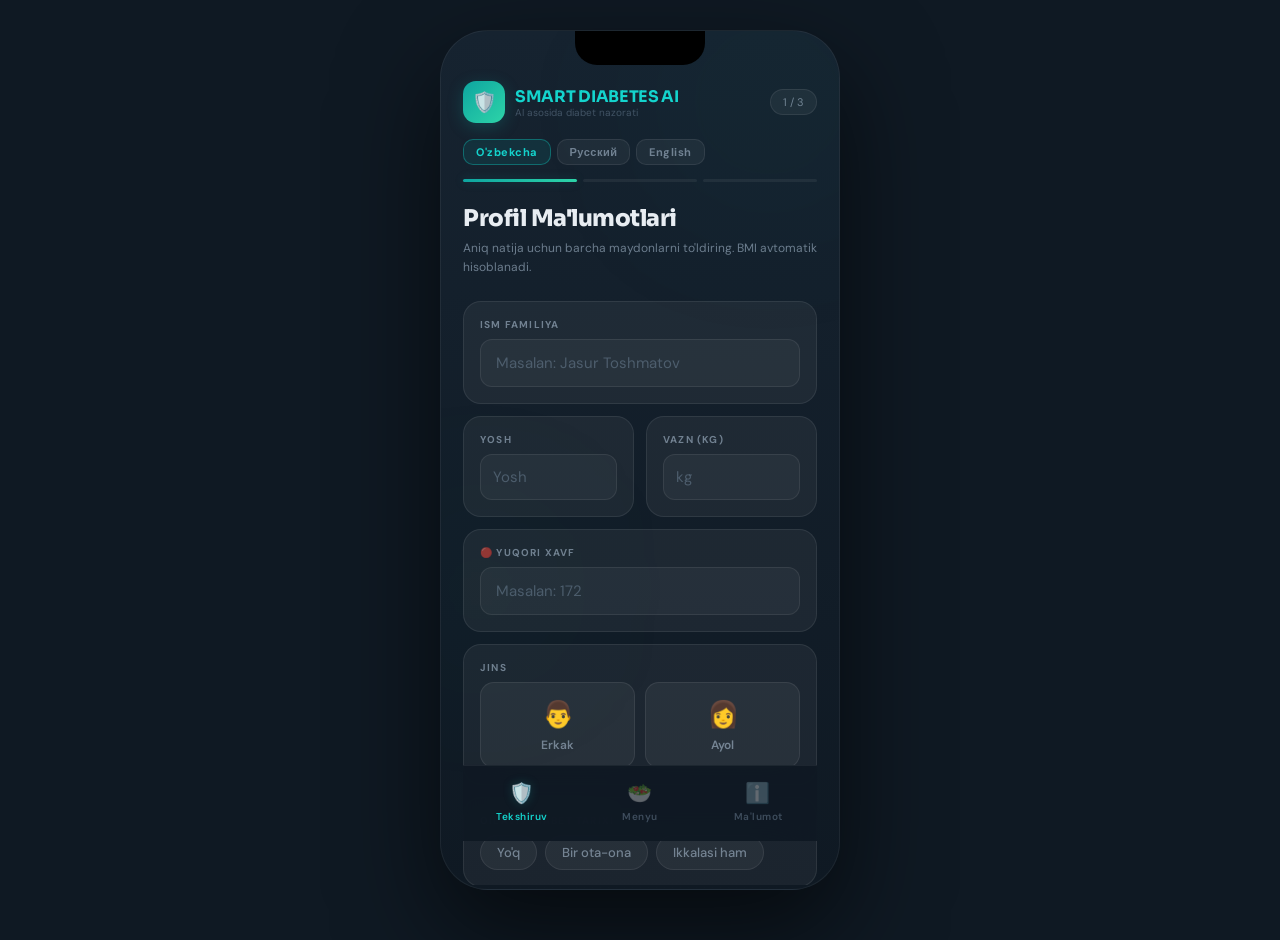
==== index.html @ 8e9dab1a "Rename SMART-DIABETES-AI (1).html to index.html" ====
<!DOCTYPE html>
<html lang="uz">
<head>
<meta charset="UTF-8">
<meta name="viewport" content="width=device-width, initial-scale=1.0, maximum-scale=1.0, user-scalable=no">
<title>SMART DIABETES AI</title>
<link href="https://fonts.googleapis.com/css2?family=DM+Sans:wght@300;400;500;600;700;800;900&family=Sora:wght@400;500;600;700;800&display=swap" rel="stylesheet">
<style>
*{box-sizing:border-box;margin:0;padding:0}
:root{
  --bg:#0F1923;--bg2:#162330;
  --card:rgba(255,255,255,0.05);--cb:rgba(255,255,255,0.08);
  --p:#0EA5A0;--pl:#14D4CD;--pd:rgba(14,165,160,0.12);--pg:rgba(14,165,160,0.25);
  --a:#2DD4A8;--ad:rgba(45,212,168,0.12);
  --t:#E8EDF2;--tm:rgba(180,200,220,0.55);--td:rgba(150,175,200,0.35);
  --g:#34D399;--y:#FBBF24;--r:#F87171;
  --gb:rgba(52,211,153,0.12);--yb:rgba(251,191,36,0.12);--rb:rgba(248,113,113,0.12);
}
body{background:var(--bg);min-height:100vh;display:flex;justify-content:center;align-items:flex-start;padding:30px 15px 50px;font-family:'DM Sans',sans-serif;-webkit-font-smoothing:antialiased}
.shell{width:400px;min-height:860px;background:linear-gradient(180deg,var(--bg2),var(--bg));border-radius:48px;border:1px solid rgba(255,255,255,0.06);overflow:hidden;position:relative;box-shadow:0 40px 100px rgba(0,0,0,0.6);flex-shrink:0}
.notch{width:130px;height:34px;background:#000;border-radius:0 0 22px 22px;margin:0 auto;position:relative;z-index:10}
.bgm{position:absolute;inset:0;pointer-events:none;overflow:hidden;z-index:0}
.orb{position:absolute;border-radius:50%;filter:blur(90px)}
.o1{width:260px;height:260px;background:radial-gradient(circle,rgba(14,165,160,0.1),transparent 70%);top:-60px;right:-60px;animation:fo 10s ease-in-out infinite}
.o2{width:200px;height:200px;background:radial-gradient(circle,rgba(45,212,168,0.07),transparent 70%);bottom:200px;left:-60px;animation:fo 12s ease-in-out infinite reverse}
@keyframes fo{0%,100%{transform:translateY(0)}50%{transform:translateY(-15px)}}
.scr{padding:0 22px 44px;position:relative;z-index:1;overflow-y:auto;max-height:820px;scroll-behavior:smooth}
.scr::-webkit-scrollbar{display:none}
.pg{display:none;animation:fi .35s ease}.pg.act{display:block}
@keyframes fi{from{opacity:0;transform:translateY(14px)}to{opacity:1;transform:translateY(0)}}
@keyframes si{from{opacity:0;transform:translateX(20px)}to{opacity:1;transform:translateX(0)}}
@keyframes bp{0%,100%{transform:scale(1);box-shadow:0 0 20px var(--pg)}50%{transform:scale(1.08);box-shadow:0 0 50px rgba(14,165,160,0.4)}}
@keyframes db{0%,100%{transform:translateY(0);opacity:.3}50%{transform:translateY(-7px);opacity:1}}
.hdr{display:flex;align-items:center;justify-content:space-between;padding:16px 0 10px}
.lw{display:flex;align-items:center;gap:10px}
.li{width:42px;height:42px;border-radius:13px;background:linear-gradient(135deg,var(--p),var(--a));display:flex;align-items:center;justify-content:center;font-size:20px;box-shadow:0 4px 16px var(--pg)}
.ln{font-family:'Sora',sans-serif;font-weight:700;font-size:16px;color:var(--pl);letter-spacing:-0.3px}
.lt{font-size:10px;color:var(--td);margin-top:-1px}
.sp{font-size:11px;color:var(--tm);background:var(--card);border:1px solid var(--cb);padding:5px 12px;border-radius:20px}
.lr{display:flex;gap:6px;padding:6px 0 4px}
.lb{padding:5px 12px;border-radius:10px;border:1px solid var(--cb);background:var(--card);font-size:11px;font-weight:700;color:var(--tm);cursor:pointer;transition:all .2s;font-family:'DM Sans',sans-serif;letter-spacing:.5px}
.lb.act{border-color:rgba(14,165,160,0.5);background:var(--pd);color:var(--pl)}
.pt{display:flex;gap:6px;padding:10px 0 22px}
.ps{height:3px;flex:1;border-radius:2px;background:rgba(255,255,255,0.06);transition:all .5s}
.ps.on{background:linear-gradient(90deg,var(--p),var(--a));box-shadow:0 0 10px var(--pg)}.ps.dn{background:rgba(14,165,160,0.3)}
.pgt{font-family:'Sora',sans-serif;font-size:23px;font-weight:800;letter-spacing:-.5px;color:var(--t);margin-bottom:6px}
.pgs{font-size:12px;color:var(--tm);margin-bottom:24px;line-height:1.6}
.gc{background:var(--card);border:1px solid var(--cb);border-radius:18px;padding:16px;margin-bottom:12px}
.fl{font-size:10px;font-weight:700;color:var(--tm);text-transform:uppercase;letter-spacing:1.2px;margin-bottom:8px}
.gi2{width:100%;padding:13px 15px;background:rgba(255,255,255,0.04);border:1px solid rgba(255,255,255,0.08);border-radius:12px;color:var(--t);font-family:'DM Sans',sans-serif;font-size:15px;outline:none;transition:all .2s;-webkit-appearance:none}
.gi2:focus{border-color:rgba(14,165,160,0.5);background:rgba(14,165,160,0.05);box-shadow:0 0 0 3px rgba(14,165,160,0.1)}
.gi2::placeholder{color:var(--td)}.gi2 option{background:var(--bg2);color:var(--t)}
.r2{display:grid;grid-template-columns:1fr 1fr;gap:12px}
.gr{display:flex;gap:10px}
.gcd{flex:1;padding:14px 10px;border-radius:14px;border:1px solid var(--cb);background:var(--card);text-align:center;cursor:pointer;transition:all .25s;user-select:none}
.gcd:hover{border-color:rgba(14,165,160,0.3);background:var(--pd)}
.gcd.sel{border-color:rgba(14,165,160,0.5);background:var(--pd);box-shadow:0 0 0 3px rgba(14,165,160,0.1)}
.gcd .gci{font-size:26px;margin-bottom:6px}.gcd .gct{font-size:12px;font-weight:600;color:var(--tm)}
.bb{background:linear-gradient(135deg,var(--pd),var(--ad));border:1px solid rgba(14,165,160,0.2);border-radius:14px;padding:14px 16px;display:flex;align-items:center;justify-content:space-between;margin-top:14px}
.bml{font-size:12px;color:var(--tm)}
.bmv{font-family:'Sora',sans-serif;font-size:28px;font-weight:700;color:var(--pl)}
.bmc{font-size:11px;font-weight:700;padding:3px 10px;border-radius:20px;margin-top:3px;display:inline-block}
.bmc-n{background:var(--gb);color:var(--g);border:1px solid rgba(52,211,153,0.2)}
.bmc-o{background:var(--yb);color:var(--y);border:1px solid rgba(251,191,36,0.2)}
.bmc-ob{background:var(--rb);color:var(--r);border:1px solid rgba(248,113,113,0.2)}
.ir{display:flex;gap:8px;flex-wrap:wrap}
.ic{padding:8px 16px;border-radius:20px;border:1px solid var(--cb);background:var(--card);font-size:13px;font-weight:500;color:var(--tm);cursor:pointer;transition:all .2s;user-select:none}
.ic:hover{border-color:rgba(14,165,160,0.3);background:var(--pd)}
.ic.sel{border-color:rgba(14,165,160,0.5);background:var(--pd);color:var(--pl)}
.qc{background:var(--card);border:1px solid var(--cb);border-radius:20px;padding:20px 18px 16px;animation:si .35s cubic-bezier(0.34,1.4,0.64,1)}
.qb{display:inline-flex;align-items:center;gap:6px;font-size:10px;font-weight:700;color:var(--pl);text-transform:uppercase;letter-spacing:1px;margin-bottom:12px;background:var(--pd);padding:4px 12px;border-radius:20px}
.qt{font-size:15px;font-weight:600;color:var(--t);margin-bottom:6px;line-height:1.45}
.qw{font-size:10px;color:var(--td);margin-bottom:16px;font-style:italic}
.sv{text-align:center;font-size:24px;font-weight:700;color:var(--pl);font-family:'Sora',sans-serif;margin-bottom:10px}
input[type=range]{-webkit-appearance:none;width:100%;height:5px;border-radius:3px;background:rgba(255,255,255,0.08);outline:none;cursor:pointer}
input[type=range]::-webkit-slider-thumb{-webkit-appearance:none;width:22px;height:22px;border-radius:50%;background:linear-gradient(135deg,var(--p),var(--a));box-shadow:0 0 12px var(--pg);cursor:pointer}
input[type=range]::-moz-range-thumb{width:22px;height:22px;border-radius:50%;border:none;background:linear-gradient(135deg,var(--p),var(--a));box-shadow:0 0 12px var(--pg);cursor:pointer}
.sl{display:flex;justify-content:space-between;font-size:10px;color:var(--td);margin-top:7px}
.pr{display:grid;grid-template-columns:repeat(4,1fr);gap:8px}
.pc{padding:12px 6px;border-radius:14px;border:1px solid var(--cb);background:var(--card);text-align:center;cursor:pointer;transition:all .2s;user-select:none}
.pc:hover{border-color:rgba(14,165,160,0.3);background:var(--pd)}
.pc.sel{border-color:rgba(14,165,160,0.5);background:var(--pd);box-shadow:0 0 0 3px rgba(14,165,160,0.08)}
.pc .pci{font-size:22px;margin-bottom:5px}.pc .pct{font-size:10px;color:var(--tm);font-weight:500}
.qpg{display:flex;justify-content:space-between;align-items:center;margin-bottom:16px}
.qds{display:flex;gap:6px}
.qd{width:7px;height:7px;border-radius:50%;background:rgba(255,255,255,0.08);transition:all .3s}
.qd.on{background:var(--p);box-shadow:0 0 8px var(--pg);width:22px;border-radius:4px}
.qd.dn{background:rgba(14,165,160,0.4)}
.qcn{font-size:12px;color:var(--td)}
.bm{width:100%;padding:15px;background:linear-gradient(135deg,var(--p),var(--a));border:none;border-radius:14px;color:#fff;font-family:'DM Sans',sans-serif;font-size:15px;font-weight:700;cursor:pointer;transition:all .2s;box-shadow:0 6px 24px var(--pg);margin-top:12px}
.bm:hover{transform:translateY(-2px);box-shadow:0 10px 36px rgba(14,165,160,0.35)}.bm:active{transform:translateY(0)}.bm:disabled{opacity:.3;cursor:not-allowed;transform:none;box-shadow:none}
.bg2{width:100%;padding:13px;background:0;border:1px solid rgba(255,255,255,0.08);border-radius:14px;color:var(--tm);font-family:'DM Sans',sans-serif;font-size:14px;font-weight:500;cursor:pointer;transition:all .2s;margin-top:8px}
.bg2:hover{border-color:rgba(255,255,255,0.15);color:var(--t)}
.qnb{width:100%;padding:13px;background:var(--pd);border:1px solid rgba(14,165,160,0.25);border-radius:12px;color:var(--pl);font-family:'DM Sans',sans-serif;font-size:14px;font-weight:600;cursor:pointer;transition:all .2s;margin-top:16px}
.qnb:hover{background:rgba(14,165,160,0.18);border-color:rgba(14,165,160,0.4)}
.eb{background:var(--rb);border:1px solid rgba(248,113,113,0.2);border-radius:12px;padding:12px 16px;font-size:12px;color:#fca5a5;margin-bottom:12px}
.ath{display:flex;flex-direction:column;align-items:center;padding:70px 20px;gap:20px}
.abr{width:72px;height:72px;border-radius:22px;background:linear-gradient(135deg,var(--p),var(--a));display:flex;align-items:center;justify-content:center;font-size:32px;box-shadow:0 0 40px var(--pg);animation:bp 1.5s ease-in-out infinite}
.at1{font-size:16px;font-weight:700;color:var(--t);text-align:center;line-height:1.4}
.at2{font-size:12px;color:var(--td);text-align:center}
.dam{display:flex;gap:7px;margin-top:4px}
.da{width:8px;height:8px;border-radius:50%;background:var(--p);animation:db 1.2s ease-in-out infinite}
.da:nth-child(2){animation-delay:.2s}.da:nth-child(3){animation-delay:.4s}
.rh{background:linear-gradient(135deg,var(--pd),var(--ad));border:1px solid rgba(14,165,160,0.15);border-radius:22px;padding:24px;margin-bottom:14px;position:relative;overflow:hidden}
.rh::before{content:'';position:absolute;inset:0;background:radial-gradient(circle at 80% 15%,rgba(14,165,160,0.06),transparent 55%)}
.rtg{font-size:10px;font-weight:700;color:var(--td);text-transform:uppercase;letter-spacing:1.5px;margin-bottom:8px;position:relative}
.rn{font-family:'Sora',sans-serif;font-size:64px;font-weight:700;line-height:1;margin-bottom:8px;position:relative}
.rl{display:inline-flex;align-items:center;gap:6px;font-size:13px;font-weight:700;padding:5px 16px;border-radius:20px;margin-bottom:20px;position:relative}
.rl-l{background:var(--gb);color:var(--g);border:1px solid rgba(52,211,153,0.2)}
.rl-m{background:var(--yb);color:var(--y);border:1px solid rgba(251,191,36,0.2)}
.rl-h{background:var(--rb);color:var(--r);border:1px solid rgba(248,113,113,0.2)}
.rbb{height:8px;border-radius:4px;background:rgba(255,255,255,0.06);overflow:hidden;margin-bottom:14px;position:relative}
.rbf{height:100%;border-radius:4px;transition:width 2s cubic-bezier(0.34,1.4,0.64,1);width:0}
.rm{display:flex;gap:14px;font-size:11px;color:var(--td);flex-wrap:wrap;position:relative}
.rmi{display:flex;align-items:center;gap:4px}
.fr{display:grid;grid-template-columns:1fr 1fr;gap:8px;margin-bottom:14px}
.fc{background:var(--card);border:1px solid var(--cb);border-radius:14px;padding:13px;text-align:center}
.fi2{font-size:20px;margin-bottom:5px}.fn{font-size:10px;color:var(--td);margin-bottom:7px}.fbb{height:4px;border-radius:2px;background:rgba(255,255,255,0.06);overflow:hidden;margin-bottom:6px}.fbf{height:100%;border-radius:2px;transition:width 2.5s ease}.fs{font-size:13px;font-weight:700;color:var(--pl)}
.av{background:var(--card);border:1px solid var(--cb);border-radius:18px;padding:18px;margin-bottom:14px}
.vi{width:36px;height:36px;border-radius:11px;background:var(--pd);border:1px solid rgba(14,165,160,0.2);display:flex;align-items:center;justify-content:center;font-size:18px;margin-bottom:12px}
.vt{font-size:11px;font-weight:700;color:var(--td);text-transform:uppercase;letter-spacing:1.2px;margin-bottom:10px}
.vtx{font-size:13px;color:rgba(200,215,230,0.72);line-height:1.65}
.ri{display:flex;align-items:flex-start;gap:11px;padding:12px 14px;background:var(--card);border:1px solid var(--cb);border-radius:14px;margin-bottom:8px}
.ric{width:30px;height:30px;min-width:30px;border-radius:9px;background:var(--pd);display:flex;align-items:center;justify-content:center;font-size:15px;margin-top:1px}
.rtx{font-size:12px;color:rgba(180,200,220,0.68);line-height:1.6}
.wb{background:var(--yb);border:1px solid rgba(251,191,36,0.15);border-radius:14px;padding:13px 15px;font-size:11px;color:rgba(251,191,36,0.7);line-height:1.6;margin-bottom:16px}
.sc{background:linear-gradient(135deg,rgba(45,212,168,0.08),rgba(14,165,160,0.06));border:1px solid rgba(45,212,168,0.15);border-radius:16px;padding:16px;margin-bottom:14px;text-align:center}
.scn{font-family:'Sora',sans-serif;font-size:36px;font-weight:700;color:var(--a)}
.scl{font-size:11px;color:var(--tm);margin-top:2px}
.scnt{font-size:11px;color:var(--td);margin-top:8px;line-height:1.5}
.sct{font-size:10px;font-weight:700;color:var(--td);text-transform:uppercase;letter-spacing:1px;margin-bottom:8px}
.bn{position:sticky;bottom:0;left:0;right:0;background:rgba(15,25,35,0.95);backdrop-filter:blur(20px);-webkit-backdrop-filter:blur(20px);border-top:1px solid rgba(255,255,255,0.06);display:flex;z-index:100;padding:10px 0 14px}
.nb{flex:1;display:flex;flex-direction:column;align-items:center;gap:4px;background:0;border:0;cursor:pointer;font-family:'DM Sans',sans-serif;font-size:10px;font-weight:600;color:var(--td);letter-spacing:.5px;transition:all .2s;padding:4px 0}
.nb.act{color:var(--pl)}.nb .ni{font-size:20px}.nb.act .ni{filter:drop-shadow(0 0 5px var(--pg))}
/* Meal */
.dt{display:flex;gap:5px;padding:4px 0 14px;overflow-x:auto;-webkit-overflow-scrolling:touch}.dt::-webkit-scrollbar{display:none}
.dtb{padding:8px 14px;border-radius:12px;border:1px solid var(--cb);background:var(--card);font-size:12px;font-weight:600;color:var(--tm);cursor:pointer;transition:all .2s;white-space:nowrap;flex-shrink:0;font-family:'DM Sans',sans-serif}
.dtb.act{border-color:rgba(14,165,160,0.5);background:var(--pd);color:var(--pl)}
.mc2{background:var(--card);border:1px solid var(--cb);border-radius:16px;padding:14px;margin-bottom:10px;animation:fi .3s ease}
.mtm{font-size:10px;font-weight:700;color:var(--pl);text-transform:uppercase;letter-spacing:1px;margin-bottom:6px;display:flex;align-items:center;gap:6px}
.mit{font-size:13px;color:var(--tm);line-height:1.6}
.rc{background:linear-gradient(135deg,var(--pd),var(--ad));border:1px solid rgba(14,165,160,0.15);border-radius:16px;padding:16px;margin-bottom:14px}
.rui{display:flex;align-items:flex-start;gap:8px;font-size:12px;color:var(--tm);line-height:1.5;padding:5px 0}
.ruc{font-size:14px;min-width:18px}
.tt{display:flex;gap:6px;margin-bottom:14px}
.ttb{flex:1;padding:10px;border-radius:12px;border:1px solid var(--cb);background:var(--card);font-size:12px;font-weight:600;color:var(--tm);cursor:pointer;transition:all .2s;text-align:center;font-family:'DM Sans',sans-serif}
.ttb.act{border-color:rgba(14,165,160,0.5);background:var(--pd);color:var(--pl)}
.tn{background:var(--card);border:1px solid var(--cb);border-radius:12px;padding:12px 14px;font-size:11px;color:var(--tm);line-height:1.6;margin-bottom:14px}
/* Info */
.ifc{background:var(--card);border:1px solid var(--cb);border-radius:16px;padding:16px;margin-bottom:12px}
.ift{font-family:'Sora',sans-serif;font-size:14px;font-weight:700;color:var(--t);margin-bottom:8px;display:flex;align-items:center;gap:8px}
.ifx{font-size:12px;color:var(--tm);line-height:1.65}
.tg{display:grid;grid-template-columns:1fr 1fr;gap:10px;margin-top:12px}
.tmb{background:var(--card);border:1px solid var(--cb);border-radius:14px;padding:14px;text-align:center}
.tmav{font-size:28px;margin-bottom:6px}.tmn{font-size:11px;font-weight:700;color:var(--t);margin-bottom:2px}.tmr{font-size:10px;color:var(--td)}
.str{display:grid;grid-template-columns:repeat(3,1fr);gap:8px;margin-bottom:14px}
.stc{background:var(--pd);border:1px solid rgba(14,165,160,0.15);border-radius:12px;padding:12px 8px;text-align:center}
.stn{font-family:'Sora',sans-serif;font-size:20px;font-weight:700;color:var(--pl)}
.stl{font-size:9px;color:var(--td);margin-top:2px;letter-spacing:.3px}
@media(max-width:450px){body{padding:0}.shell{width:100%;min-height:100vh;border-radius:0;border:none}.scr{max-height:none;padding-bottom:80px}}
</style>
</head>
<body>
<div class="shell"><div class="notch"></div><div class="bgm"><div class="orb o1"></div><div class="orb o2"></div></div>
<div class="scr">

<!-- PG1: PROFILE -->
<div class="pg act" id="pg1">
  <div class="hdr"><div class="lw"><div class="li">🛡️</div><div><div class="ln">SMART DIABETES AI</div><div class="lt" id="t-tagline"></div></div></div><div class="sp">1 / 3</div></div>
  <div class="lr"><button class="lb act" onclick="setLang('uz')">O'zbekcha</button><button class="lb" onclick="setLang('ru')">Русский</button><button class="lb" onclick="setLang('en')">English</button></div>
  <div class="pt"><div class="ps on"></div><div class="ps"></div><div class="ps"></div></div>
  <div class="pgt" id="t-p1t"></div><div class="pgs" id="t-p1s"></div>
  <div class="gc"><div class="fl" id="t-ln"></div><input class="gi2" id="i-name" type="text" oninput="ck()"></div>
  <div class="r2" style="margin-bottom:12px">
    <div class="gc" style="margin-bottom:0"><div class="fl" id="t-la"></div><input class="gi2" id="i-age" type="number" min="10" max="100" oninput="ck()" style="padding:12px"></div>
    <div class="gc" style="margin-bottom:0"><div class="fl" id="t-lw"></div><input class="gi2" id="i-wt" type="number" min="20" max="300" oninput="cBMI()" style="padding:12px"></div>
  </div>
  <div class="gc"><div class="fl" id="t-lh"></div><input class="gi2" id="i-ht" type="number" min="100" max="250" oninput="cBMI()">
    <div class="bb" id="bmi-d" style="display:none"><div><div class="bml">BMI</div><div id="bmi-p" class="bmc bmc-n">Normal</div></div><div style="text-align:right"><div class="bmv" id="bmi-v">—</div><div style="font-size:10px;color:var(--td);margin-top:2px">kg/m²</div></div></div>
  </div>
  <div class="gc"><div class="fl" id="t-lg"></div><div class="gr">
    <div class="gcd" id="gm" onclick="sG('m')"><div class="gci">👨</div><div class="gct" id="t-male"></div></div>
    <div class="gcd" id="gf" onclick="sG('f')"><div class="gci">👩</div><div class="gct" id="t-female"></div></div>
  </div></div>
  <div class="gc"><div class="fl" id="t-li"></div><div class="ir">
    <div class="ic" id="in" onclick="sI('n')" data-k="ih_none"></div>
    <div class="ic" id="io" onclick="sI('o')" data-k="ih_one"></div>
    <div class="ic" id="ib" onclick="sI('b')" data-k="ih_both"></div>
  </div></div>
  <button class="bm" id="b2" onclick="gP2()" disabled id2="t-bn1"></button>
</div>

<!-- PG2: SYMPTOMS -->
<div class="pg" id="pg2">
  <div class="hdr"><div class="lw"><div class="li">🧬</div><div><div class="ln">SMART DIABETES AI</div><div class="lt" id="t-ts"></div></div></div><div class="sp">2 / 3</div></div>
  <div class="pt"><div class="ps dn"></div><div class="ps on"></div><div class="ps"></div></div>
  <div class="pgt" id="t-p2t"></div><div class="pgs" id="t-p2s"></div>
  <div class="qpg"><div class="qds" id="qdots"></div><div class="qcn" id="qcnt">1/6</div></div>
  <div id="qcon"></div>
  <div id="qerr" class="eb" style="display:none"></div>
  <button class="bg2" onclick="sP('pg1')" id="t-bb"></button>
</div>

<!-- PG3: RESULT -->
<div class="pg" id="pg3">
  <div class="hdr"><div class="lw"><div class="li">🤖</div><div><div class="ln">SMART DIABETES AI</div><div class="lt" id="t-tr"></div></div></div><div class="sp">3 / 3</div></div>
  <div class="pt"><div class="ps dn"></div><div class="ps dn"></div><div class="ps on"></div></div>
  <div id="alv" class="ath"><div class="abr">🧠</div><div class="at1" id="t-al1"></div><div class="at2" id="t-al2"></div><div class="dam"><div class="da"></div><div class="da"></div><div class="da"></div></div></div>
  <div id="arv" style="display:none">
    <div class="pgt" id="t-rt"></div><div class="pgs" id="t-rs"></div>
    <div class="rh"><div class="rtg" id="t-rtg"></div><div class="rn" id="rpct">—</div><div class="rl" id="rpill">—</div><div class="rbb"><div class="rbf" id="rbar"></div></div><div class="rm" id="rmeta"></div></div>
    <div class="fr" id="frow"></div>
    <div class="av"><div class="vi">🤖</div><div class="vt" id="t-avt"></div><div class="vtx" id="avtx"></div></div>
    <div id="rlist"></div>
    <div class="sc"><div class="sct" id="t-dst"></div><div class="scn" id="snum">8 000</div><div class="scl" id="t-spd"></div><div class="scnt" id="snote"></div></div>
    <div class="wb" id="t-warn"></div>
    <button class="bm" onclick="rst()" id="t-br"></button>
    <button class="bg2" onclick="nv('pg-meal')" id="t-bm"></button>
  </div>
</div>

<!-- PG: MEAL -->
<div class="pg" id="pg-meal">
  <div class="hdr"><div class="lw"><div class="li" style="background:linear-gradient(135deg,var(--a),var(--p))">🥗</div><div><div class="ln" id="t-ml"></div><div class="lt" id="t-mt"></div></div></div></div>
  <div class="pgt" id="t-mtt"></div><div class="pgs" id="t-mts"></div>
  <div class="tt"><button class="ttb act" id="tp1" onclick="sDT(1)">1-tip</button><button class="ttb" id="tp2" onclick="sDT(2)">2-tip</button></div>
  <div class="tn" id="tnb"></div>
  <div class="rc" id="rcard"></div>
  <div class="sc"><div class="sct" id="t-dst2"></div><div class="scn">8 000 – 10 000</div><div class="scl" id="t-spd2"></div><div class="scnt" id="t-sgn"></div></div>
  <div class="dt" id="dtabs"></div>
  <div id="mcon"></div>
</div>

<!-- PG: INFO -->
<div class="pg" id="pg-info">
  <div class="hdr"><div class="lw"><div class="li">ℹ️</div><div><div class="ln">SMART DIABETES AI</div><div class="lt" id="t-ti"></div></div></div></div>
  <div class="pgt" id="t-it"></div><div class="pgs" id="t-is"></div>
  <div class="str">
    <div class="stc"><div class="stn">AI</div><div class="stl" id="t-s1"></div></div>
    <div class="stc"><div class="stn">24/7</div><div class="stl" id="t-s2"></div></div>
    <div class="stc"><div class="stn">50+</div><div class="stl" id="t-s3"></div></div>
  </div>
  <div id="icards"></div>
  <div class="ifc"><div class="ift" id="t-tmt"></div><div class="ifx" id="t-tmd"></div>
    <div class="tg">
      <div class="tmb"><div class="tmav">👨‍💼</div><div class="tmn">Abdisamatov Mehriddin</div><div class="tmr" id="t-rl"></div></div>
      <div class="tmb"><div class="tmav">👩‍💻</div><div class="tmn">Abdug'aniyeva Gulhayo</div><div class="tmr" id="t-rd1"></div></div>
      <div class="tmb"><div class="tmav">👩‍💻</div><div class="tmn">Sharipova Feruza</div><div class="tmr" id="t-rd2"></div></div>
      <div class="tmb"><div class="tmav">👨‍🔬</div><div class="tmn">Sheraliyev Javohir</div><div class="tmr" id="t-ra"></div></div>
    </div>
  </div>
</div>

<!-- NAV -->
<div class="bn">
  <button class="nb act" id="nh" onclick="nv('pg1')"><span class="ni">🛡️</span><span id="t-n1"></span></button>
  <button class="nb" id="nm" onclick="nv('pg-meal')"><span class="ni">🥗</span><span id="t-n2"></span></button>
  <button class="nb" id="ni2" onclick="nv('pg-info')"><span class="ni">ℹ️</span><span id="t-n3"></span></button>
</div>

</div></div>

<script>
const T={
uz:{tagline:"AI asosida diabet nazorati",p1t:"Profil Ma'lumotlari",p1s:"Aniq natija uchun barcha maydonlarni to'ldiring. BMI avtomatik hisoblanadi.",ln:"ISM FAMILIYA",la:"YOSH",lw:"VAZN (KG)",lh:"BO'Y (SM)",lg:"JINS",li:"OILAVIY DIABET TARIXI",pn:"Masalan: Jasur Toshmatov",pa:"Yosh",pw:"kg",ph:"Masalan: 172",male:"Erkak",female:"Ayol",ih_none:"Yo'q",ih_one:"Bir ota-ona",ih_both:"Ikkalasi ham",bn1:"Klinik Tekshiruvga O'tish →",ts:"Simptomlarni baholash",p2t:"Klinik Baholash",p2s:"AI har bir simptomni alohida koeffitsient bilan tahlil qiladi",qe:"⚠️ Iltimos, javob bering.",bb:"← Orqaga",tr:"AI tashxis natijasi",al1:"AI Ma'lumotlaringizni<br>Tahlil Qilmoqda",al2:"Weighted Risk Scoring...",rt:"Natija Tayyor",rs:"AI bashorati — tibbiy tashxis emas",rtg:"⚠ QANDLI DIABET XAVFI",avt:"AI XULOSASI",dst:"🚶 KUNLIK QADAM",spd:"qadam / kuniga",warn:'⚠️ <strong>Muhim:</strong> Bu natija faqat orientir. Aniq tashxis uchun endokrinologga murojaat qiling.',br:"🔄 Qaytadan Tekshirish",bm_:"🥗 Ovqatlanish Rejimi",ml:"Ovqatlanish Rejimi",mt:"Diabet uchun haftalik menyu",mtt:"Haftalik Menyu",mts:"1-tip va 2-tip diabet uchun ovqatlanish rejimi",t1n:"🩺 <strong>1-tip:</strong> Insulin dozasiga qarab non birligi hisoblanadi. Har bir ovqat oldin insulin miqdorini shifokor bilan kelishing.",t2n:"⚖️ <strong>2-tip:</strong> Vazn nazorati muhim. Kaloriya miqdoriga e'tibor bering.",rul:"📋 UMUMIY QOIDALAR",rules:["Kuniga 5–6 mahal oz-ozdan ovqatlaning","Shakar, tort, gazli ichimlik yo'q","Oq non o'rniga qora non / kepakli non","Tuz va yog' kamroq ishlating","Ko'proq suv iching (1.5–2 litr)","Ovqatdan keyin 10-15 daqiqa yuring"],bf:"🌅 NONUSHTA",sn:"🍎 TAMADDI",lu:"🍲 TUSHLIK",dn:"🌙 KECHKI OVQAT",dy:"kun",sgn:"Ertalab yoki kechqurun 30 daqiqa yurish qon qandini barqaror ushlab turadi.",n1:"Tekshiruv",n2:"Menyu",n3:"Ma'lumot",ti:"Loyiha haqida",it:"Loyiha Haqida",is:"Diabet ustidan nazorat — sog'lom hayot garovi",s1:"ASOSIDA",s2:"MONITORING",s3:"TIBBIY MEZON",ic:[{i:"🔴",t:"Muammo",x:"Qandli diabet ko'pincha kech aniqlanadi. Natijada yurak, ko'z va buyrak asoratlari xavfi oshadi."},{i:"📊",t:"Dolzarblik",x:"O'zbekistonda diabet ortib bormoqda. Raqamli tibbiyot va AI ga ehtiyoj kuchli."},{i:"💡",t:"Yechim",x:"SMART DIABETES AI real vaqtda sog'likni kuzatadi, xavfni aniqlaydi va shaxsiy tavsiyalar beradi."},{i:"🎯",t:"Maqsad",x:"Diabetni erta aniqlash, doimiy nazorat va asoratlar xavfini kamaytirish."}],tmt:"👥 Jamoa",tmd:"Jamoa 4 a'zodan iborat.",rl:"Loyiha rahbari",rd:"Dasturchi",ra:"Data & AI",
q1b:"🚻 TUNGI HOLAT",q1t:"Kechasi necha marta hojatxonaga turasiz?",q1l:["0 (kam)","5 (o'rta)","10+ (ko'p)"],q1u:"marta",
q2b:"💧 KUNLIK SUV",q2t:"Kuniga qancha suv ichasiz?",q2o:["1-2 litr","3-4 litr","5-6 litr","7+ litr"],
q3b:"👁️ KO'RISH",q3t:"Ko'rishingiz qanchalik xiralashgan?",q3l:["0 (a'lo)","5 (o'rta)","10 (xira)"],q3u:"ball",
q4b:"⚡ CHARCHOQ",q4t:"Kunlik charchoq darajangiz?",q4l:["0 (tetik)","5","10 (holsiz)"],q4u:"ball",
q5b:"🩹 YARA BITISHI",q5t:"Mayda yaralar qanchalik tez bitadi?",q5o:["Juda tez","O'rta","Sekin","Juda sekin"],
q6b:"🚶 KUNLIK QADAM",q6t:"Kuniga taxminan necha qadam yurasiz?",q6o:["< 3 000","3-5 000","5-8 000","8 000+"],
qaw:"🧮 AI koeffitsienti:",qai:"— riskga ta'siri",qnx:"Keyingi →",qan:"🤖 AI Tahlil",
ll:"✓ Past Xavf",lm:"⚠ O'rta Xavf",lh:"🔴 Yuqori Xavf",fb:"BMI",fi:"Irsiylik",fa:"Yosh",fs:"Simptomlar",rct:"📋 TAVSIYALAR",
vh:n=>`${n}, diabet xavfi YUQORI. Zudlik bilan endokrinologga boring va HbA1c topshiring.`,
vm:n=>`${n}, xavf O'RTA. Profilaktik choralarga e'tibor qarating va 6 oyda bir shifokorga boring.`,
vl:n=>`${n}, xavf PAST. Sog'lom turmush tarzini saqlang, yiliga bir marta tekshiruv o'tkazing.`,
rh2:["HbA1c tahlilini zudlik bilan topshiring","Endokrinolog bilan maslahat qiling","Shakar va un mahsulotlarini kamaytiring","Kuniga 30 daqiqa mashq qiling"],
rm2:["Yiliga bir marta glyukozani tekshiring","Meva-sabzavotli ovqatlanishga o'ting","Harakatli bo'ling","Stressni boshqaring"],
rl2:["Sog'lom turmush tarzini davom ettiring","Muntazam mashq qiling","To'g'ri ovqatlaning","Yillik tekshiruvdan o'ting"],
sl2:"Kuniga kamida 8 000 qadam yuring.",sm2:"Kuniga 8 000–10 000 qadam. Ovqatdan keyin 15 daqiqa sayr.",sh2:"Kuniga 10 000+ qadam. Bu insulinga sezuvchanlikni yaxshilaydi.",
bmu:"Kam vaznli",bmo:"Ortiqcha vazn",bmob:"Semirish",def:"Foydalanuvchi"
},
ru:{tagline:"Контроль диабета на основе ИИ",p1t:"Данные Профиля",p1s:"Заполните все поля для точного результата. ИМТ рассчитывается автоматически.",ln:"ИМЯ ФАМИЛИЯ",la:"ВОЗРАСТ",lw:"ВЕС (КГ)",lh:"РОСТ (СМ)",lg:"ПОЛ",li:"СЕМЕЙНАЯ ИСТОРИЯ ДИАБЕТА",pn:"Например: Иван Петров",pa:"Возраст",pw:"кг",ph:"Например: 172",male:"Мужчина",female:"Женщина",ih_none:"Нет",ih_one:"Один родитель",ih_both:"Оба",bn1:"Перейти к Обследованию →",ts:"Оценка симптомов",p2t:"Клиническая Оценка",p2s:"ИИ анализирует каждый симптом с весовым коэффициентом",qe:"⚠️ Ответьте на вопрос.",bb:"← Назад",tr:"Результат ИИ",al1:"ИИ Анализирует<br>Ваши Данные",al2:"Алгоритм оценки рисков...",rt:"Результат Готов",rs:"Прогноз ИИ — не медицинский диагноз",rtg:"⚠ УРОВЕНЬ РИСКА ДИАБЕТА",avt:"ЗАКЛЮЧЕНИЕ ИИ",dst:"🚶 РЕКОМЕНДАЦИЯ ПО ШАГАМ",spd:"шагов / день",warn:'⚠️ <strong>Важно:</strong> Результат ориентировочный. Обратитесь к эндокринологу.',br:"🔄 Пройти Заново",bm_:"🥗 Режим Питания",ml:"Режим Питания",mt:"Недельное меню при диабете",mtt:"Недельное Меню",mts:"Подходит для диабета 1-го и 2-го типа",t1n:"🩺 <strong>1-й тип:</strong> Хлебные единицы по дозе инсулина. Согласуйте с врачом.",t2n:"⚖️ <strong>2-й тип:</strong> Контроль веса важен. Следите за калорийностью.",rul:"📋 ОБЩИЕ ПРАВИЛА",rules:["5–6 приёмов пищи понемногу","Без сахара, тортов, газировки","Чёрный/отрубной хлеб вместо белого","Меньше соли и жира","Больше воды (1.5–2 л)","10-15 мин ходьбы после еды"],bf:"🌅 ЗАВТРАК",sn:"🍎 ПЕРЕКУС",lu:"🍲 ОБЕД",dn:"🌙 УЖИН",dy:"день",sgn:"30 минут ходьбы утром или вечером стабилизируют сахар в крови.",n1:"Тест",n2:"Меню",n3:"Инфо",ti:"О проекте",it:"О Проекте",is:"Контроль диабета — залог здоровья",s1:"НА ОСНОВЕ",s2:"МОНИТОРИНГ",s3:"МЕД. КРИТЕРИЕВ",ic:[{i:"🔴",t:"Проблема",x:"Диабет часто выявляется поздно. Растёт риск осложнений."},{i:"📊",t:"Актуальность",x:"Заболеваемость диабетом в Узбекистане растёт. Нужны ИИ-технологии."},{i:"💡",t:"Решение",x:"SMART DIABETES AI мониторит здоровье в реальном времени и даёт рекомендации."},{i:"🎯",t:"Цель",x:"Раннее выявление, постоянный контроль, снижение рисков."}],tmt:"👥 Команда",tmd:"Команда из 4 человек.",rl:"Руководитель",rd:"Разработчик",ra:"Data & AI",
q1b:"🚻 НОЧНОЙ РЕЖИМ",q1t:"Сколько раз за ночь вы встаёте в туалет?",q1l:["0 (редко)","5 (средне)","10+ (часто)"],q1u:"раз",
q2b:"💧 ВОДА В ДЕНЬ",q2t:"Сколько воды пьёте в день?",q2o:["1-2 л","3-4 л","5-6 л","7+ л"],
q3b:"👁️ ЗРЕНИЕ",q3t:"Насколько ваше зрение затуманено?",q3l:["0 (ясно)","5 (средне)","10 (мутно)"],q3u:"балл",
q4b:"⚡ УСТАЛОСТЬ",q4t:"Уровень ежедневной усталости?",q4l:["0 (бодрый)","5","10 (обессилен)"],q4u:"балл",
q5b:"🩹 ЗАЖИВЛЕНИЕ",q5t:"Как быстро заживают ранки?",q5o:["Очень быстро","Средне","Медленно","Очень медленно"],
q6b:"🚶 ШАГИ В ДЕНЬ",q6t:"Сколько примерно шагов делаете в день?",q6o:["< 3 000","3-5 000","5-8 000","8 000+"],
qaw:"🧮 Вес ИИ:",qai:"— влияние на риск",qnx:"Далее →",qan:"🤖 ИИ Анализ",
ll:"✓ Низкий",lm:"⚠ Средний",lh:"🔴 Высокий",fb:"ИМТ",fi:"Наследств.",fa:"Возраст",fs:"Симптомы",rct:"📋 РЕКОМЕНДАЦИИ",
vh:n=>`${n}, риск ВЫСОКИЙ. Срочно к эндокринологу, сдайте HbA1c.`,
vm:n=>`${n}, риск СРЕДНИЙ. Уделите внимание профилактике.`,
vl:n=>`${n}, риск НИЗКИЙ. Продолжайте здоровый образ жизни.`,
rh2:["Срочно сдайте HbA1c","К эндокринологу","Сократите сахар и мучное","30 мин спорта в день"],
rm2:["Глюкоза раз в год","Фрукты и овощи","Будьте активны","Управляйте стрессом"],
rl2:["Здоровый образ жизни","Регулярный спорт","Правильное питание","Ежегодный осмотр"],
sl2:"Минимум 8 000 шагов в день.",sm2:"8 000–10 000 шагов. 15 мин после еды.",sh2:"10 000+ шагов. Улучшает чувствительность к инсулину.",
bmu:"Недовес",bmo:"Избыточный вес",bmob:"Ожирение",def:"Пользователь"
},
en:{tagline:"AI-powered diabetes monitoring",p1t:"Profile Details",p1s:"Fill in all fields for accurate results. BMI is auto-calculated.",ln:"FULL NAME",la:"AGE",lw:"WEIGHT (KG)",lh:"HEIGHT (CM)",lg:"GENDER",li:"FAMILY DIABETES HISTORY",pn:"e.g. John Smith",pa:"Age",pw:"kg",ph:"e.g. 172",male:"Male",female:"Female",ih_none:"None",ih_one:"One parent",ih_both:"Both",bn1:"Proceed to Assessment →",ts:"Symptom assessment",p2t:"Clinical Assessment",p2s:"AI analyzes each symptom with a weight coefficient",qe:"⚠️ Please answer.",bb:"← Back",tr:"AI diagnosis result",al1:"AI Is Analyzing<br>Your Data",al2:"Weighted Risk Scoring...",rt:"Result Ready",rs:"AI prediction — not a medical diagnosis",rtg:"⚠ DIABETES RISK LEVEL",avt:"AI CONCLUSION",dst:"🚶 DAILY STEPS",spd:"steps / day",warn:'⚠️ <strong>Important:</strong> This is guidance only. Consult an endocrinologist.',br:"🔄 Test Again",bm_:"🥗 View Meal Plan",ml:"Meal Plan",mt:"Weekly diabetes menu",mtt:"Weekly Menu",mts:"Suitable for Type 1 and Type 2 diabetes",t1n:"🩺 <strong>Type 1:</strong> Bread units calculated by insulin dose. Coordinate with your doctor.",t2n:"⚖️ <strong>Type 2:</strong> Weight control matters. Watch calorie intake.",rul:"📋 GENERAL RULES",rules:["Eat 5–6 small meals daily","No sugar, cakes, or soda","Dark/bran bread instead of white","Less salt and fat","More water (1.5–2 liters)","Walk 10-15 min after meals"],bf:"🌅 BREAKFAST",sn:"🍎 SNACK",lu:"🍲 LUNCH",dn:"🌙 DINNER",dy:"Day",sgn:"A 30-min walk morning or evening stabilizes blood sugar.",n1:"Test",n2:"Menu",n3:"Info",ti:"About project",it:"About the Project",is:"Diabetes control — the key to health",s1:"AI-BASED",s2:"MONITORING",s3:"MED. CRITERIA",ic:[{i:"🔴",t:"Problem",x:"Diabetes is often detected late, raising complication risks."},{i:"📊",t:"Relevance",x:"Diabetes rates are rising. Digital medicine and AI are needed."},{i:"💡",t:"Solution",x:"SMART DIABETES AI monitors health in real time with personalized advice."},{i:"🎯",t:"Goal",x:"Early detection, continuous monitoring, reduced complication risk."}],tmt:"👥 Team",tmd:"A team of 4 members.",rl:"Project Lead",rd:"Developer",ra:"Data & AI",
q1b:"🚻 NIGHTTIME",q1t:"How many times do you get up at night to use the restroom?",q1l:["0 (rarely)","5 (moderate)","10+ (often)"],q1u:"times",
q2b:"💧 DAILY WATER",q2t:"How much water do you drink daily?",q2o:["1-2 L","3-4 L","5-6 L","7+ L"],
q3b:"👁️ VISION",q3t:"How blurry is your vision?",q3l:["0 (clear)","5 (moderate)","10 (blurry)"],q3u:"pts",
q4b:"⚡ FATIGUE",q4t:"Your daily fatigue level?",q4l:["0 (energetic)","5","10 (exhausted)"],q4u:"pts",
q5b:"🩹 HEALING",q5t:"How fast do minor cuts heal?",q5o:["Very fast","Moderate","Slow","Very slow"],
q6b:"🚶 DAILY STEPS",q6t:"Roughly how many steps do you walk daily?",q6o:["< 3,000","3-5,000","5-8,000","8,000+"],
qaw:"🧮 AI weight:",qai:"— risk impact",qnx:"Next →",qan:"🤖 AI Analysis",
ll:"✓ Low Risk",lm:"⚠ Moderate",lh:"🔴 High Risk",fb:"BMI",fi:"Heredity",fa:"Age",fs:"Symptoms",rct:"📋 RECOMMENDATIONS",
vh:n=>`${n}, diabetes risk is HIGH. See an endocrinologist urgently.`,
vm:n=>`${n}, risk is MODERATE. Focus on prevention.`,
vl:n=>`${n}, risk is LOW. Maintain a healthy lifestyle.`,
rh2:["Get HbA1c test urgently","Consult endocrinologist","Cut sugar and flour","30 min cardio daily"],
rm2:["Annual glucose check","More fruits & vegetables","Stay active","Manage stress"],
rl2:["Continue healthy lifestyle","Regular exercise","Balanced diet","Annual checkup"],
sl2:"Walk at least 8,000 steps daily.",sm2:"8,000–10,000 steps. 15 min walk after meals.",sh2:"10,000+ steps. Improves insulin sensitivity.",
bmu:"Underweight",bmo:"Overweight",bmob:"Obese",def:"User"
}};

const ML=[
  {b:"Suli bo'tqasi, qaynatilgan tuxum, choy",s:"Olma",l:"Sabzavotli sho'rva, tovuq go'shti, salat",d:"Baliq, grechka, bodring"},
  {b:"Tvorog, qora non, choy",s:"Nok",l:"Mol go'shtli dimlama, karam salat",d:"Tovuq filesi, sabzavot"},
  {b:"Grechka bo'tqasi, tuxum",s:"Yong'oq (5 dona)",l:"Moshxo'rda, salat",d:"Baliq, brokkoli"},
  {b:"Qatiq, kepakli non",s:"Apelsin",l:"Sho'rva, qaynatilgan go'sht",d:"Tvorog, bodring"},
  {b:"Omlet, pomidor",s:"Olma",l:"Tovuq sho'rva, grechka",d:"Baliq, karam salat"},
  {b:"Suli bo'tqasi",s:"Nok",l:"Dimlangan sabzavot, mol go'shti",d:"Tuxum, salat"},
  {b:"Tvorog, choy",s:"Yong'oq",l:"Sabzavotli sho'rva, tovuq",d:"Baliq yoki tovuq, salat"}
];

let lang='uz',dtp=1,cQ=0;
const S={n:'',a:0,w:0,h:0,g:'',i:'',ans:{},bmi:0};
const QS=[
  {id:'ur',wt:.18,tp:'s',mn:0,mx:10,b:'q1b',t:'q1t',l:'q1l',u:'q1u'},
  {id:'th',wt:.15,tp:'p',b:'q2b',t:'q2t',o:'q2o',ic:['🥛','🍶','🌊','🏊']},
  {id:'vi',wt:.12,tp:'s',mn:0,mx:10,b:'q3b',t:'q3t',l:'q3l',u:'q3u'},
  {id:'fa',wt:.14,tp:'s',mn:0,mx:10,b:'q4b',t:'q4t',l:'q4l',u:'q4u'},
  {id:'he',wt:.16,tp:'p',b:'q5b',t:'q5t',o:'q5o',ic:['⚡','🕐','📅','❌']},
  {id:'st',wt:.10,tp:'p',b:'q6b',t:'q6t',o:'q6o',ic:['🦥','🚶','🏃','🏃‍♂️']}
];

function g(k){return T[lang][k]||k}
function setLang(l){lang=l;document.querySelectorAll('.lb').forEach(b=>b.classList.remove('act'));document.querySelectorAll('.lb').forEach(b=>{if((l==='uz'&&b.textContent.includes("O'z"))||(l==='ru'&&b.textContent.includes('Рус'))||(l==='en'&&b.textContent.includes('Eng')))b.classList.add('act')});aT()}

function aT(){
  const m={tagline:'t-tagline',p1t:'t-p1t',p1s:'t-p1s',ln:'t-ln',la:'t-la',lw:'t-lw',lh:'t-lh',lg:'t-lg',li:'t-li',male:'t-male',female:'t-female',ts:'t-ts',p2t:'t-p2t',p2s:'t-p2s',tr:'t-tr',al1:'t-al1',al2:'t-al2',rt:'t-rt',rs:'t-rs',rtg:'t-rtg',avt:'t-avt',dst:'t-dst',spd:'t-spd',n1:'t-n1',n2:'t-n2',n3:'t-n3',ti:'t-ti',it:'t-it',is:'t-is',s1:'t-s1',s2:'t-s2',s3:'t-s3',tmt:'t-tmt',tmd:'t-tmd',ml:'t-ml',mt:'t-mt',mtt:'t-mtt',mts:'t-mts',dst:'t-dst2',spd:'t-spd2',sgn:'t-sgn'};
  for(const[k,id]of Object.entries(m)){const el=document.getElementById(id);if(el&&g(k))el.innerHTML=g(k)}
  // Special
  const ids2={bn1:'b2',bb:'t-bb',br:'t-br',warn:'t-warn',qe:'qerr'};
  for(const[k,id]of Object.entries(ids2)){const el=document.getElementById(id);if(el)el.innerHTML=g(k)}
  document.getElementById('t-bm').innerHTML=g('bm_');
  document.getElementById('t-dst').innerHTML=g('dst');
  // Placeholders
  const ph={pn:'i-name',pa:'i-age',pw:'i-wt',ph:'i-ht'};
  for(const[k,id]of Object.entries(ph)){const el=document.getElementById(id);if(el)el.placeholder=g(k)}
  // Inherit chips
  ['ih_none','ih_one','ih_both'].forEach(k=>{const el=document.querySelector(`[data-k="${k}"]`);if(el)el.textContent=g(k)});
  document.getElementById('rl')&&(document.getElementById('t-rl').textContent=g('rl'));
  document.getElementById('t-rd1').textContent=g('rd');
  document.getElementById('t-rd2').textContent=g('rd');
  document.getElementById('t-ra').textContent=g('ra');
  // Info cards
  const ic2=document.getElementById('icards');
  if(ic2)ic2.innerHTML=g('ic').map(c=>`<div class="ifc"><div class="ift">${c.i} ${c.t}</div><div class="ifx">${c.x}</div></div>`).join('');
  // Meal
  sDT(dtp);rR();rDT();rM(0);
}

function rR(){const c=document.getElementById('rcard');if(!c)return;c.innerHTML=`<div style="font-size:10px;font-weight:700;color:var(--tm);text-transform:uppercase;letter-spacing:1px;margin-bottom:10px">${g('rul')}</div>`+g('rules').map(r=>`<div class="rui"><div class="ruc">✓</div><div>${r}</div></div>`).join('')}
function sDT(t){dtp=t;document.getElementById('tp1').classList.toggle('act',t===1);document.getElementById('tp2').classList.toggle('act',t===2);document.getElementById('tnb').innerHTML=t===1?g('t1n'):g('t2n')}
function rDT(){const d=document.getElementById('dtabs');if(!d)return;d.innerHTML=ML.map((_,i)=>`<button class="dtb${i===0?' act':''}" onclick="sD(${i})">${i+1}-${g('dy')}</button>`).join('')}
function sD(i){document.querySelectorAll('.dtb').forEach((b,j)=>b.classList.toggle('act',j===i));rM(i)}
function rM(i){const c=document.getElementById('mcon');if(!c)return;const m=ML[i];c.innerHTML=[{k:'bf',f:m.b},{k:'sn',f:m.s},{k:'lu',f:m.l},{k:'dn',f:m.d}].map(x=>`<div class="mc2"><div class="mtm">${g(x.k)}</div><div class="mit">${x.f}</div></div>`).join('')}

function nv(p){document.querySelectorAll('.pg').forEach(x=>x.classList.remove('act'));document.getElementById(p).classList.add('act');document.querySelector('.scr').scrollTop=0;document.querySelectorAll('.nb').forEach(b=>b.classList.remove('act'));if(p==='pg-meal')document.getElementById('nm').classList.add('act');else if(p==='pg-info')document.getElementById('ni2').classList.add('act');else document.getElementById('nh').classList.add('act')}
function sP(p){nv(p)}
function sG(v){S.g=v;document.getElementById('gm').classList.toggle('sel',v==='m');document.getElementById('gf').classList.toggle('sel',v==='f');ck()}
function sI(v){S.i=v;['in','io','ib'].forEach(x=>document.getElementById(x).classList.remove('sel'));document.getElementById(v==='n'?'in':v==='o'?'io':'ib').classList.add('sel');ck()}
function cBMI(){const w=parseFloat(document.getElementById('i-wt').value),h=parseFloat(document.getElementById('i-ht').value);if(w>0&&h>50){const b=w/((h/100)**2);S.bmi=b;document.getElementById('bmi-d').style.display='flex';document.getElementById('bmi-v').textContent=b.toFixed(1);const p=document.getElementById('bmi-p');if(b<18.5){p.className='bmc bmc-o';p.textContent=g('bmu')}else if(b<25){p.className='bmc bmc-n';p.textContent='Normal ✓'}else if(b<30){p.className='bmc bmc-o';p.textContent=g('bmo')}else{p.className='bmc bmc-ob';p.textContent=g('bmob')}}ck()}
function ck(){const ok=document.getElementById('i-age').value&&document.getElementById('i-wt').value&&document.getElementById('i-ht').value&&S.g&&S.i;document.getElementById('b2').disabled=!ok}
function gP2(){S.n=document.getElementById('i-name').value||g('def');S.a=parseInt(document.getElementById('i-age').value);S.w=parseFloat(document.getElementById('i-wt').value);S.h=parseFloat(document.getElementById('i-ht').value);sP('pg2');cQ=0;S.ans={};bD();rQ(0)}
function bD(){const d=document.getElementById('qdots');d.innerHTML='';QS.forEach((_,i)=>{const e=document.createElement('div');e.className='qd'+(i===0?' on':'');e.id='qd'+i;d.appendChild(e)})}
function rQ(i){document.getElementById('qerr').style.display='none';document.getElementById('qcnt').textContent=(i+1)+' / '+QS.length;QS.forEach((_,j)=>{const d=document.getElementById('qd'+j);if(d)d.className='qd'+(j===i?' on':j<i?' dn':'')});
const q=QS[i],c=document.getElementById('qcon');c.innerHTML='';const cd=document.createElement('div');cd.className='qc';
const u=g(q.u)||'';
let h=`<div class="qb">${g(q.b)}</div><div class="qt">${g(q.t)}</div><div class="qw">${g('qaw')} <strong>${(q.wt*100).toFixed(0)}%</strong> ${g('qai')}</div>`;
if(q.tp==='s'){const cv=S.ans[q.id]!==undefined?S.ans[q.id]:Math.round((q.mx-q.mn)/2);S.ans[q.id]=cv;const lb=g(q.l);h+=`<div class="sv" id="sv${q.id}">${cv} ${u}</div><input type="range" min="${q.mn}" max="${q.mx}" value="${cv}" step="1" oninput="document.getElementById('sv${q.id}').textContent=this.value+' ${u}';S.ans['${q.id}']=parseInt(this.value)"><div class="sl"><span>${lb[0]}</span><span>${lb[1]}</span><span>${lb[2]}</span></div>`}
else{const op=g(q.o);h+='<div class="pr">';op.forEach((o,j)=>{const v=j+1,s=S.ans[q.id]===v?'sel':'';h+=`<div class="pc ${s}" id="p${q.id}${v}" onclick="sP2('${q.id}',${v},${op.length})"><div class="pci">${q.ic[j]}</div><div class="pct">${o}</div></div>`});h+='</div>'}
h+=`<button class="qnb" onclick="nQ()">${i===QS.length-1?g('qan'):g('qnx')}</button>`;
cd.innerHTML=h;c.appendChild(cd)}
function sP2(id,v,l){S.ans[id]=v;for(let i=1;i<=l;i++){const e=document.getElementById('p'+id+i);if(e)e.classList.toggle('sel',i===v)}}
function nQ(){const q=QS[cQ];if(q.tp==='p'&&S.ans[q.id]===undefined){document.getElementById('qerr').style.display='block';return}document.getElementById('qerr').style.display='none';if(cQ<QS.length-1){cQ++;rQ(cQ)}else{sP('pg3');rAI()}}

async function rAI(){
  document.getElementById('alv').style.display='flex';document.getElementById('arv').style.display='none';
  const bmi=S.bmi||22;
  const W={bmi:.22,inh:.20,age:.12,ur:.18,he:.16,fa:.14,th:.15,vi:.12,st:.10};
  const tw=Object.values(W).reduce((a,b)=>a+b,0);
  const bs=bmi>=30?1:bmi>=25?.65:bmi>=23?.35:bmi>=18.5?.15:.3;
  const is2=S.i==='b'?1:S.i==='o'?.55:0;
  const as2=S.a>55?1:S.a>45?.75:S.a>35?.45:S.a>25?.2:.1;
  const uV=(S.ans.ur??5)/10,tV=((S.ans.th??2)-1)/3,vV=(S.ans.vi??5)/10,fV=(S.ans.fa??5)/10,hV=((S.ans.he??2)-1)/3;
  const sV=1-((S.ans.st??2)-1)/3;
  const raw=(W.bmi*bs+W.inh*is2+W.age*as2+W.ur*uV+W.he*hV+W.fa*fV+W.th*tV+W.vi*vV+W.st*sV)/tw;
  const adj=1/(1+Math.exp(-8*(raw-.38)));
  const pct=Math.min(97,Math.max(3,Math.round(adj*100)));
  let sN,sR;
  if(pct>=65){sR=g('sh2');sN='10 000+'}else if(pct>=35){sR=g('sm2');sN='8 000 – 10 000'}else{sR=g('sl2');sN='8 000'}

  try{
    const r=await fetch('https://api.anthropic.com/v1/messages',{method:'POST',headers:{'Content-Type':'application/json'},body:JSON.stringify({model:'claude-sonnet-4-20250514',max_tokens:1000,messages:[{role:'user',content:`Tibbiy AI. FAQAT JSON. Bemor: ${S.n}, ${S.a} yosh, BMI:${bmi.toFixed(1)}, Risk:${pct}%. Til:${lang}. {"verdict":"2-3 gap","recommendations":["1","2","3","4"]}`}]})});
    const d=await r.json();const tx=(d.content||[]).map(b=>b.text||'').join('');
    const ai=JSON.parse(tx.replace(/```json|```/g,'').trim());
    sR2(pct,ai.verdict,ai.recommendations,bmi,bs,is2,as2,uV,vV,fV,sN,sR);
  }catch(e){
    const vf=pct>=65?g('vh'):pct>=35?g('vm'):g('vl');
    const v=typeof vf==='function'?vf(S.n):vf;
    const rc=pct>=65?g('rh2'):pct>=35?g('rm2'):g('rl2');
    sR2(pct,v,rc,bmi,bs,is2,as2,uV,vV,fV,sN,sR);
  }
}

function sR2(pct,v,rc,bmi,bs,is2,as2,uV,vV,fV,sN,sR){
  document.getElementById('alv').style.display='none';document.getElementById('arv').style.display='block';
  const cl=pct<35?'var(--g)':pct<65?'var(--y)':'var(--r)';
  const gr=pct<35?'linear-gradient(90deg,#34d399,#10b981)':pct<65?'linear-gradient(90deg,#fbbf24,#f59e0b)':'linear-gradient(90deg,#f87171,#ef4444)';
  document.getElementById('rpct').textContent=pct+'%';document.getElementById('rpct').style.color=cl;
  const lv=document.getElementById('rpill');
  if(pct<35){lv.className='rl rl-l';lv.textContent=g('ll')}else if(pct<65){lv.className='rl rl-m';lv.textContent=g('lm')}else{lv.className='rl rl-h';lv.textContent=g('lh')}
  setTimeout(()=>{const b=document.getElementById('rbar');b.style.width=pct+'%';b.style.background=gr},300);
  document.getElementById('rmeta').innerHTML=`<span class="rmi">👤 ${S.n}</span><span class="rmi">📅 ${S.a}</span><span class="rmi">⚖️ BMI ${bmi.toFixed(1)}</span>`;
  const ff=[{i:'⚖️',n:g('fb'),s:Math.round(bs*100),c:'var(--p)'},{i:'🧬',n:g('fi'),s:Math.round(is2*100),c:'#a78bfa'},{i:'📅',n:g('fa'),s:Math.round(as2*100),c:'var(--a)'},{i:'💧',n:g('fs'),s:Math.round(((uV+vV+fV)/3)*100),c:'#fb923c'}];
  document.getElementById('frow').innerHTML=ff.map(f=>`<div class="fc"><div class="fi2">${f.i}</div><div class="fn">${f.n}</div><div class="fbb"><div class="fbf" style="width:0%;background:${f.c}" data-w="${f.s}"></div></div><div class="fs">${f.s}%</div></div>`).join('');
  setTimeout(()=>{document.querySelectorAll('.fbf').forEach(e=>{e.style.width=e.dataset.w+'%'})},500);
  document.getElementById('avtx').textContent=v;
  const ri2=['🩺','🥗','🏃','📊'];
  document.getElementById('rlist').innerHTML=`<div class="vt" style="margin-bottom:12px">${g('rct')}</div>`+rc.map((r,i)=>`<div class="ri"><div class="ric">${ri2[i]||'•'}</div><div class="rtx">${r}</div></div>`).join('');
  document.getElementById('snum').textContent=sN;document.getElementById('snote').textContent=sR;
}

function rst(){Object.assign(S,{n:'',a:0,w:0,h:0,g:'',i:'',ans:{},bmi:0});cQ=0;document.getElementById('bmi-d').style.display='none';['gm','gf'].forEach(id=>document.getElementById(id).classList.remove('sel'));['in','io','ib'].forEach(id=>document.getElementById(id).classList.remove('sel'));['i-name','i-age','i-wt','i-ht'].forEach(id=>{const e=document.getElementById(id);if(e)e.value=''});document.getElementById('b2').disabled=true;sP('pg1')}

aT();
</script>
</body>
</html>
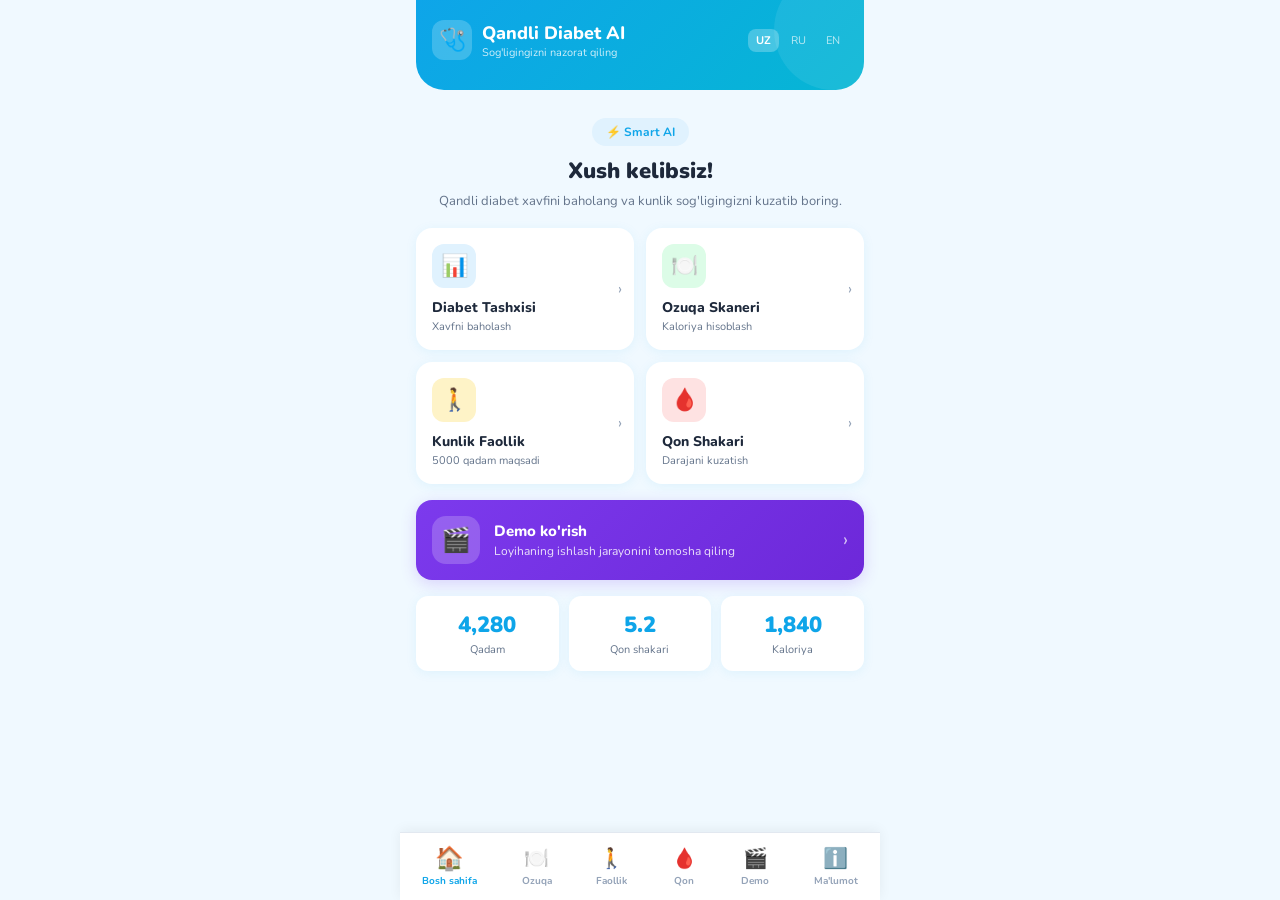
==== commit f63996a7: "Update index.html" ====
--- a/index.html
+++ b/index.html
@@ -3,443 +3,2118 @@
 <head>
 <meta charset="UTF-8">
 <meta name="viewport" content="width=device-width, initial-scale=1.0, maximum-scale=1.0, user-scalable=no">
-<title>SMART DIABETES AI</title>
-<link href="https://fonts.googleapis.com/css2?family=DM+Sans:wght@300;400;500;600;700;800;900&family=Sora:wght@400;500;600;700;800&display=swap" rel="stylesheet">
+<title>Qandli Diabet AI</title>
 <style>
-*{box-sizing:border-box;margin:0;padding:0}
-:root{
-  --bg:#0F1923;--bg2:#162330;
-  --card:rgba(255,255,255,0.05);--cb:rgba(255,255,255,0.08);
-  --p:#0EA5A0;--pl:#14D4CD;--pd:rgba(14,165,160,0.12);--pg:rgba(14,165,160,0.25);
-  --a:#2DD4A8;--ad:rgba(45,212,168,0.12);
-  --t:#E8EDF2;--tm:rgba(180,200,220,0.55);--td:rgba(150,175,200,0.35);
-  --g:#34D399;--y:#FBBF24;--r:#F87171;
-  --gb:rgba(52,211,153,0.12);--yb:rgba(251,191,36,0.12);--rb:rgba(248,113,113,0.12);
-}
-body{background:var(--bg);min-height:100vh;display:flex;justify-content:center;align-items:flex-start;padding:30px 15px 50px;font-family:'DM Sans',sans-serif;-webkit-font-smoothing:antialiased}
-.shell{width:400px;min-height:860px;background:linear-gradient(180deg,var(--bg2),var(--bg));border-radius:48px;border:1px solid rgba(255,255,255,0.06);overflow:hidden;position:relative;box-shadow:0 40px 100px rgba(0,0,0,0.6);flex-shrink:0}
-.notch{width:130px;height:34px;background:#000;border-radius:0 0 22px 22px;margin:0 auto;position:relative;z-index:10}
-.bgm{position:absolute;inset:0;pointer-events:none;overflow:hidden;z-index:0}
-.orb{position:absolute;border-radius:50%;filter:blur(90px)}
-.o1{width:260px;height:260px;background:radial-gradient(circle,rgba(14,165,160,0.1),transparent 70%);top:-60px;right:-60px;animation:fo 10s ease-in-out infinite}
-.o2{width:200px;height:200px;background:radial-gradient(circle,rgba(45,212,168,0.07),transparent 70%);bottom:200px;left:-60px;animation:fo 12s ease-in-out infinite reverse}
-@keyframes fo{0%,100%{transform:translateY(0)}50%{transform:translateY(-15px)}}
-.scr{padding:0 22px 44px;position:relative;z-index:1;overflow-y:auto;max-height:820px;scroll-behavior:smooth}
-.scr::-webkit-scrollbar{display:none}
-.pg{display:none;animation:fi .35s ease}.pg.act{display:block}
-@keyframes fi{from{opacity:0;transform:translateY(14px)}to{opacity:1;transform:translateY(0)}}
-@keyframes si{from{opacity:0;transform:translateX(20px)}to{opacity:1;transform:translateX(0)}}
-@keyframes bp{0%,100%{transform:scale(1);box-shadow:0 0 20px var(--pg)}50%{transform:scale(1.08);box-shadow:0 0 50px rgba(14,165,160,0.4)}}
-@keyframes db{0%,100%{transform:translateY(0);opacity:.3}50%{transform:translateY(-7px);opacity:1}}
-.hdr{display:flex;align-items:center;justify-content:space-between;padding:16px 0 10px}
-.lw{display:flex;align-items:center;gap:10px}
-.li{width:42px;height:42px;border-radius:13px;background:linear-gradient(135deg,var(--p),var(--a));display:flex;align-items:center;justify-content:center;font-size:20px;box-shadow:0 4px 16px var(--pg)}
-.ln{font-family:'Sora',sans-serif;font-weight:700;font-size:16px;color:var(--pl);letter-spacing:-0.3px}
-.lt{font-size:10px;color:var(--td);margin-top:-1px}
-.sp{font-size:11px;color:var(--tm);background:var(--card);border:1px solid var(--cb);padding:5px 12px;border-radius:20px}
-.lr{display:flex;gap:6px;padding:6px 0 4px}
-.lb{padding:5px 12px;border-radius:10px;border:1px solid var(--cb);background:var(--card);font-size:11px;font-weight:700;color:var(--tm);cursor:pointer;transition:all .2s;font-family:'DM Sans',sans-serif;letter-spacing:.5px}
-.lb.act{border-color:rgba(14,165,160,0.5);background:var(--pd);color:var(--pl)}
-.pt{display:flex;gap:6px;padding:10px 0 22px}
-.ps{height:3px;flex:1;border-radius:2px;background:rgba(255,255,255,0.06);transition:all .5s}
-.ps.on{background:linear-gradient(90deg,var(--p),var(--a));box-shadow:0 0 10px var(--pg)}.ps.dn{background:rgba(14,165,160,0.3)}
-.pgt{font-family:'Sora',sans-serif;font-size:23px;font-weight:800;letter-spacing:-.5px;color:var(--t);margin-bottom:6px}
-.pgs{font-size:12px;color:var(--tm);margin-bottom:24px;line-height:1.6}
-.gc{background:var(--card);border:1px solid var(--cb);border-radius:18px;padding:16px;margin-bottom:12px}
-.fl{font-size:10px;font-weight:700;color:var(--tm);text-transform:uppercase;letter-spacing:1.2px;margin-bottom:8px}
-.gi2{width:100%;padding:13px 15px;background:rgba(255,255,255,0.04);border:1px solid rgba(255,255,255,0.08);border-radius:12px;color:var(--t);font-family:'DM Sans',sans-serif;font-size:15px;outline:none;transition:all .2s;-webkit-appearance:none}
-.gi2:focus{border-color:rgba(14,165,160,0.5);background:rgba(14,165,160,0.05);box-shadow:0 0 0 3px rgba(14,165,160,0.1)}
-.gi2::placeholder{color:var(--td)}.gi2 option{background:var(--bg2);color:var(--t)}
-.r2{display:grid;grid-template-columns:1fr 1fr;gap:12px}
-.gr{display:flex;gap:10px}
-.gcd{flex:1;padding:14px 10px;border-radius:14px;border:1px solid var(--cb);background:var(--card);text-align:center;cursor:pointer;transition:all .25s;user-select:none}
-.gcd:hover{border-color:rgba(14,165,160,0.3);background:var(--pd)}
-.gcd.sel{border-color:rgba(14,165,160,0.5);background:var(--pd);box-shadow:0 0 0 3px rgba(14,165,160,0.1)}
-.gcd .gci{font-size:26px;margin-bottom:6px}.gcd .gct{font-size:12px;font-weight:600;color:var(--tm)}
-.bb{background:linear-gradient(135deg,var(--pd),var(--ad));border:1px solid rgba(14,165,160,0.2);border-radius:14px;padding:14px 16px;display:flex;align-items:center;justify-content:space-between;margin-top:14px}
-.bml{font-size:12px;color:var(--tm)}
-.bmv{font-family:'Sora',sans-serif;font-size:28px;font-weight:700;color:var(--pl)}
-.bmc{font-size:11px;font-weight:700;padding:3px 10px;border-radius:20px;margin-top:3px;display:inline-block}
-.bmc-n{background:var(--gb);color:var(--g);border:1px solid rgba(52,211,153,0.2)}
-.bmc-o{background:var(--yb);color:var(--y);border:1px solid rgba(251,191,36,0.2)}
-.bmc-ob{background:var(--rb);color:var(--r);border:1px solid rgba(248,113,113,0.2)}
-.ir{display:flex;gap:8px;flex-wrap:wrap}
-.ic{padding:8px 16px;border-radius:20px;border:1px solid var(--cb);background:var(--card);font-size:13px;font-weight:500;color:var(--tm);cursor:pointer;transition:all .2s;user-select:none}
-.ic:hover{border-color:rgba(14,165,160,0.3);background:var(--pd)}
-.ic.sel{border-color:rgba(14,165,160,0.5);background:var(--pd);color:var(--pl)}
-.qc{background:var(--card);border:1px solid var(--cb);border-radius:20px;padding:20px 18px 16px;animation:si .35s cubic-bezier(0.34,1.4,0.64,1)}
-.qb{display:inline-flex;align-items:center;gap:6px;font-size:10px;font-weight:700;color:var(--pl);text-transform:uppercase;letter-spacing:1px;margin-bottom:12px;background:var(--pd);padding:4px 12px;border-radius:20px}
-.qt{font-size:15px;font-weight:600;color:var(--t);margin-bottom:6px;line-height:1.45}
-.qw{font-size:10px;color:var(--td);margin-bottom:16px;font-style:italic}
-.sv{text-align:center;font-size:24px;font-weight:700;color:var(--pl);font-family:'Sora',sans-serif;margin-bottom:10px}
-input[type=range]{-webkit-appearance:none;width:100%;height:5px;border-radius:3px;background:rgba(255,255,255,0.08);outline:none;cursor:pointer}
-input[type=range]::-webkit-slider-thumb{-webkit-appearance:none;width:22px;height:22px;border-radius:50%;background:linear-gradient(135deg,var(--p),var(--a));box-shadow:0 0 12px var(--pg);cursor:pointer}
-input[type=range]::-moz-range-thumb{width:22px;height:22px;border-radius:50%;border:none;background:linear-gradient(135deg,var(--p),var(--a));box-shadow:0 0 12px var(--pg);cursor:pointer}
-.sl{display:flex;justify-content:space-between;font-size:10px;color:var(--td);margin-top:7px}
-.pr{display:grid;grid-template-columns:repeat(4,1fr);gap:8px}
-.pc{padding:12px 6px;border-radius:14px;border:1px solid var(--cb);background:var(--card);text-align:center;cursor:pointer;transition:all .2s;user-select:none}
-.pc:hover{border-color:rgba(14,165,160,0.3);background:var(--pd)}
-.pc.sel{border-color:rgba(14,165,160,0.5);background:var(--pd);box-shadow:0 0 0 3px rgba(14,165,160,0.08)}
-.pc .pci{font-size:22px;margin-bottom:5px}.pc .pct{font-size:10px;color:var(--tm);font-weight:500}
-.qpg{display:flex;justify-content:space-between;align-items:center;margin-bottom:16px}
-.qds{display:flex;gap:6px}
-.qd{width:7px;height:7px;border-radius:50%;background:rgba(255,255,255,0.08);transition:all .3s}
-.qd.on{background:var(--p);box-shadow:0 0 8px var(--pg);width:22px;border-radius:4px}
-.qd.dn{background:rgba(14,165,160,0.4)}
-.qcn{font-size:12px;color:var(--td)}
-.bm{width:100%;padding:15px;background:linear-gradient(135deg,var(--p),var(--a));border:none;border-radius:14px;color:#fff;font-family:'DM Sans',sans-serif;font-size:15px;font-weight:700;cursor:pointer;transition:all .2s;box-shadow:0 6px 24px var(--pg);margin-top:12px}
-.bm:hover{transform:translateY(-2px);box-shadow:0 10px 36px rgba(14,165,160,0.35)}.bm:active{transform:translateY(0)}.bm:disabled{opacity:.3;cursor:not-allowed;transform:none;box-shadow:none}
-.bg2{width:100%;padding:13px;background:0;border:1px solid rgba(255,255,255,0.08);border-radius:14px;color:var(--tm);font-family:'DM Sans',sans-serif;font-size:14px;font-weight:500;cursor:pointer;transition:all .2s;margin-top:8px}
-.bg2:hover{border-color:rgba(255,255,255,0.15);color:var(--t)}
-.qnb{width:100%;padding:13px;background:var(--pd);border:1px solid rgba(14,165,160,0.25);border-radius:12px;color:var(--pl);font-family:'DM Sans',sans-serif;font-size:14px;font-weight:600;cursor:pointer;transition:all .2s;margin-top:16px}
-.qnb:hover{background:rgba(14,165,160,0.18);border-color:rgba(14,165,160,0.4)}
-.eb{background:var(--rb);border:1px solid rgba(248,113,113,0.2);border-radius:12px;padding:12px 16px;font-size:12px;color:#fca5a5;margin-bottom:12px}
-.ath{display:flex;flex-direction:column;align-items:center;padding:70px 20px;gap:20px}
-.abr{width:72px;height:72px;border-radius:22px;background:linear-gradient(135deg,var(--p),var(--a));display:flex;align-items:center;justify-content:center;font-size:32px;box-shadow:0 0 40px var(--pg);animation:bp 1.5s ease-in-out infinite}
-.at1{font-size:16px;font-weight:700;color:var(--t);text-align:center;line-height:1.4}
-.at2{font-size:12px;color:var(--td);text-align:center}
-.dam{display:flex;gap:7px;margin-top:4px}
-.da{width:8px;height:8px;border-radius:50%;background:var(--p);animation:db 1.2s ease-in-out infinite}
-.da:nth-child(2){animation-delay:.2s}.da:nth-child(3){animation-delay:.4s}
-.rh{background:linear-gradient(135deg,var(--pd),var(--ad));border:1px solid rgba(14,165,160,0.15);border-radius:22px;padding:24px;margin-bottom:14px;position:relative;overflow:hidden}
-.rh::before{content:'';position:absolute;inset:0;background:radial-gradient(circle at 80% 15%,rgba(14,165,160,0.06),transparent 55%)}
-.rtg{font-size:10px;font-weight:700;color:var(--td);text-transform:uppercase;letter-spacing:1.5px;margin-bottom:8px;position:relative}
-.rn{font-family:'Sora',sans-serif;font-size:64px;font-weight:700;line-height:1;margin-bottom:8px;position:relative}
-.rl{display:inline-flex;align-items:center;gap:6px;font-size:13px;font-weight:700;padding:5px 16px;border-radius:20px;margin-bottom:20px;position:relative}
-.rl-l{background:var(--gb);color:var(--g);border:1px solid rgba(52,211,153,0.2)}
-.rl-m{background:var(--yb);color:var(--y);border:1px solid rgba(251,191,36,0.2)}
-.rl-h{background:var(--rb);color:var(--r);border:1px solid rgba(248,113,113,0.2)}
-.rbb{height:8px;border-radius:4px;background:rgba(255,255,255,0.06);overflow:hidden;margin-bottom:14px;position:relative}
-.rbf{height:100%;border-radius:4px;transition:width 2s cubic-bezier(0.34,1.4,0.64,1);width:0}
-.rm{display:flex;gap:14px;font-size:11px;color:var(--td);flex-wrap:wrap;position:relative}
-.rmi{display:flex;align-items:center;gap:4px}
-.fr{display:grid;grid-template-columns:1fr 1fr;gap:8px;margin-bottom:14px}
-.fc{background:var(--card);border:1px solid var(--cb);border-radius:14px;padding:13px;text-align:center}
-.fi2{font-size:20px;margin-bottom:5px}.fn{font-size:10px;color:var(--td);margin-bottom:7px}.fbb{height:4px;border-radius:2px;background:rgba(255,255,255,0.06);overflow:hidden;margin-bottom:6px}.fbf{height:100%;border-radius:2px;transition:width 2.5s ease}.fs{font-size:13px;font-weight:700;color:var(--pl)}
-.av{background:var(--card);border:1px solid var(--cb);border-radius:18px;padding:18px;margin-bottom:14px}
-.vi{width:36px;height:36px;border-radius:11px;background:var(--pd);border:1px solid rgba(14,165,160,0.2);display:flex;align-items:center;justify-content:center;font-size:18px;margin-bottom:12px}
-.vt{font-size:11px;font-weight:700;color:var(--td);text-transform:uppercase;letter-spacing:1.2px;margin-bottom:10px}
-.vtx{font-size:13px;color:rgba(200,215,230,0.72);line-height:1.65}
-.ri{display:flex;align-items:flex-start;gap:11px;padding:12px 14px;background:var(--card);border:1px solid var(--cb);border-radius:14px;margin-bottom:8px}
-.ric{width:30px;height:30px;min-width:30px;border-radius:9px;background:var(--pd);display:flex;align-items:center;justify-content:center;font-size:15px;margin-top:1px}
-.rtx{font-size:12px;color:rgba(180,200,220,0.68);line-height:1.6}
-.wb{background:var(--yb);border:1px solid rgba(251,191,36,0.15);border-radius:14px;padding:13px 15px;font-size:11px;color:rgba(251,191,36,0.7);line-height:1.6;margin-bottom:16px}
-.sc{background:linear-gradient(135deg,rgba(45,212,168,0.08),rgba(14,165,160,0.06));border:1px solid rgba(45,212,168,0.15);border-radius:16px;padding:16px;margin-bottom:14px;text-align:center}
-.scn{font-family:'Sora',sans-serif;font-size:36px;font-weight:700;color:var(--a)}
-.scl{font-size:11px;color:var(--tm);margin-top:2px}
-.scnt{font-size:11px;color:var(--td);margin-top:8px;line-height:1.5}
-.sct{font-size:10px;font-weight:700;color:var(--td);text-transform:uppercase;letter-spacing:1px;margin-bottom:8px}
-.bn{position:sticky;bottom:0;left:0;right:0;background:rgba(15,25,35,0.95);backdrop-filter:blur(20px);-webkit-backdrop-filter:blur(20px);border-top:1px solid rgba(255,255,255,0.06);display:flex;z-index:100;padding:10px 0 14px}
-.nb{flex:1;display:flex;flex-direction:column;align-items:center;gap:4px;background:0;border:0;cursor:pointer;font-family:'DM Sans',sans-serif;font-size:10px;font-weight:600;color:var(--td);letter-spacing:.5px;transition:all .2s;padding:4px 0}
-.nb.act{color:var(--pl)}.nb .ni{font-size:20px}.nb.act .ni{filter:drop-shadow(0 0 5px var(--pg))}
-/* Meal */
-.dt{display:flex;gap:5px;padding:4px 0 14px;overflow-x:auto;-webkit-overflow-scrolling:touch}.dt::-webkit-scrollbar{display:none}
-.dtb{padding:8px 14px;border-radius:12px;border:1px solid var(--cb);background:var(--card);font-size:12px;font-weight:600;color:var(--tm);cursor:pointer;transition:all .2s;white-space:nowrap;flex-shrink:0;font-family:'DM Sans',sans-serif}
-.dtb.act{border-color:rgba(14,165,160,0.5);background:var(--pd);color:var(--pl)}
-.mc2{background:var(--card);border:1px solid var(--cb);border-radius:16px;padding:14px;margin-bottom:10px;animation:fi .3s ease}
-.mtm{font-size:10px;font-weight:700;color:var(--pl);text-transform:uppercase;letter-spacing:1px;margin-bottom:6px;display:flex;align-items:center;gap:6px}
-.mit{font-size:13px;color:var(--tm);line-height:1.6}
-.rc{background:linear-gradient(135deg,var(--pd),var(--ad));border:1px solid rgba(14,165,160,0.15);border-radius:16px;padding:16px;margin-bottom:14px}
-.rui{display:flex;align-items:flex-start;gap:8px;font-size:12px;color:var(--tm);line-height:1.5;padding:5px 0}
-.ruc{font-size:14px;min-width:18px}
-.tt{display:flex;gap:6px;margin-bottom:14px}
-.ttb{flex:1;padding:10px;border-radius:12px;border:1px solid var(--cb);background:var(--card);font-size:12px;font-weight:600;color:var(--tm);cursor:pointer;transition:all .2s;text-align:center;font-family:'DM Sans',sans-serif}
-.ttb.act{border-color:rgba(14,165,160,0.5);background:var(--pd);color:var(--pl)}
-.tn{background:var(--card);border:1px solid var(--cb);border-radius:12px;padding:12px 14px;font-size:11px;color:var(--tm);line-height:1.6;margin-bottom:14px}
-/* Info */
-.ifc{background:var(--card);border:1px solid var(--cb);border-radius:16px;padding:16px;margin-bottom:12px}
-.ift{font-family:'Sora',sans-serif;font-size:14px;font-weight:700;color:var(--t);margin-bottom:8px;display:flex;align-items:center;gap:8px}
-.ifx{font-size:12px;color:var(--tm);line-height:1.65}
-.tg{display:grid;grid-template-columns:1fr 1fr;gap:10px;margin-top:12px}
-.tmb{background:var(--card);border:1px solid var(--cb);border-radius:14px;padding:14px;text-align:center}
-.tmav{font-size:28px;margin-bottom:6px}.tmn{font-size:11px;font-weight:700;color:var(--t);margin-bottom:2px}.tmr{font-size:10px;color:var(--td)}
-.str{display:grid;grid-template-columns:repeat(3,1fr);gap:8px;margin-bottom:14px}
-.stc{background:var(--pd);border:1px solid rgba(14,165,160,0.15);border-radius:12px;padding:12px 8px;text-align:center}
-.stn{font-family:'Sora',sans-serif;font-size:20px;font-weight:700;color:var(--pl)}
-.stl{font-size:9px;color:var(--td);margin-top:2px;letter-spacing:.3px}
-@media(max-width:450px){body{padding:0}.shell{width:100%;min-height:100vh;border-radius:0;border:none}.scr{max-height:none;padding-bottom:80px}}
+@import url('https://fonts.googleapis.com/css2?family=Nunito:wght@400;600;700;800;900&display=swap');
+
+* { margin:0; padding:0; box-sizing:border-box; }
+
+:root {
+  --primary: #0ea5e9;
+  --primary-dark: #0284c7;
+  --primary-light: #e0f2fe;
+  --accent: #06b6d4;
+  --success: #22c55e;
+  --warning: #f59e0b;
+  --danger: #ef4444;
+  --bg: #f0f9ff;
+  --card: #ffffff;
+  --text: #1e293b;
+  --text-light: #64748b;
+  --text-lighter: #94a3b8;
+  --border: #e2e8f0;
+  --shadow: 0 2px 12px rgba(14,165,233,0.08);
+  --shadow-lg: 0 8px 32px rgba(14,165,233,0.12);
+  --radius: 16px;
+  --radius-sm: 12px;
+  --nav-height: 72px;
+}
+
+body {
+  font-family: 'Nunito', sans-serif;
+  background: var(--bg);
+  color: var(--text);
+  max-width: 480px;
+  margin: 0 auto;
+  min-height: 100vh;
+  position: relative;
+  overflow-x: hidden;
+}
+
+/* ===== SCREENS ===== */
+.screen {
+  display: none;
+  padding: 0 16px 90px;
+  animation: fadeIn 0.3s ease;
+}
+.screen.active { display: block; }
+
+@keyframes fadeIn {
+  from { opacity:0; transform:translateY(10px); }
+  to { opacity:1; transform:translateY(0); }
+}
+
+/* ===== HEADER ===== */
+.header {
+  background: linear-gradient(135deg, var(--primary) 0%, var(--accent) 100%);
+  color: white;
+  padding: 20px 16px 24px;
+  border-radius: 0 0 28px 28px;
+  margin-bottom: 20px;
+  position: relative;
+  overflow: hidden;
+}
+.header::after {
+  content: '';
+  position: absolute;
+  top: -30px; right: -30px;
+  width: 120px; height: 120px;
+  background: rgba(255,255,255,0.08);
+  border-radius: 50%;
+}
+.header-top {
+  display: flex;
+  align-items: center;
+  justify-content: space-between;
+  margin-bottom: 6px;
+}
+.header-logo {
+  display: flex;
+  align-items: center;
+  gap: 10px;
+}
+.header-logo .icon {
+  width: 40px; height: 40px;
+  background: rgba(255,255,255,0.2);
+  border-radius: 12px;
+  display: flex;
+  align-items: center;
+  justify-content: center;
+  font-size: 22px;
+}
+.header-logo h1 {
+  font-size: 18px;
+  font-weight: 800;
+}
+.header-logo small {
+  font-size: 11px;
+  opacity: 0.8;
+  display: block;
+}
+.lang-switch {
+  display: flex;
+  gap: 4px;
+}
+.lang-switch span {
+  font-size: 11px;
+  padding: 4px 8px;
+  border-radius: 8px;
+  cursor: pointer;
+  opacity: 0.7;
+  transition: 0.2s;
+}
+.lang-switch span.active {
+  background: rgba(255,255,255,0.25);
+  opacity: 1;
+  font-weight: 700;
+}
+
+/* ===== SUB HEADER ===== */
+.sub-header {
+  background: linear-gradient(135deg, var(--primary) 0%, var(--accent) 100%);
+  color: white;
+  padding: 16px;
+  border-radius: 0 0 24px 24px;
+  margin-bottom: 16px;
+  display: flex;
+  align-items: center;
+  gap: 12px;
+}
+.sub-header .back-btn {
+  background: rgba(255,255,255,0.2);
+  border: none;
+  color: white;
+  width: 36px; height: 36px;
+  border-radius: 10px;
+  font-size: 18px;
+  cursor: pointer;
+  display: flex;
+  align-items: center;
+  justify-content: center;
+}
+.sub-header h2 {
+  font-size: 17px;
+  font-weight: 800;
+}
+
+/* ===== HERO ===== */
+.hero {
+  text-align: center;
+  padding: 8px 0 16px;
+}
+.hero-badge {
+  display: inline-flex;
+  align-items: center;
+  gap: 6px;
+  background: var(--primary-light);
+  color: var(--primary);
+  padding: 6px 14px;
+  border-radius: 20px;
+  font-size: 12px;
+  font-weight: 700;
+  margin-bottom: 10px;
+}
+.hero h2 {
+  font-size: 22px;
+  font-weight: 900;
+  margin-bottom: 6px;
+}
+.hero p {
+  color: var(--text-light);
+  font-size: 13px;
+  line-height: 1.5;
+}
+
+/* ===== CARDS GRID ===== */
+.cards-grid {
+  display: grid;
+  grid-template-columns: 1fr 1fr;
+  gap: 12px;
+  margin-bottom: 16px;
+}
+.card {
+  background: var(--card);
+  border-radius: var(--radius);
+  padding: 16px;
+  box-shadow: var(--shadow);
+  cursor: pointer;
+  transition: all 0.2s;
+  position: relative;
+  overflow: hidden;
+}
+.card:hover { transform: translateY(-2px); box-shadow: var(--shadow-lg); }
+.card:active { transform: scale(0.97); }
+.card .card-icon {
+  width: 44px; height: 44px;
+  border-radius: 12px;
+  display: flex;
+  align-items: center;
+  justify-content: center;
+  font-size: 22px;
+  margin-bottom: 10px;
+}
+.card-icon.blue { background: #e0f2fe; }
+.card-icon.green { background: #dcfce7; }
+.card-icon.orange { background: #fef3c7; }
+.card-icon.red { background: #fee2e2; }
+.card-icon.purple { background: #f3e8ff; }
+.card h3 { font-size: 14px; font-weight: 800; margin-bottom: 2px; }
+.card p { font-size: 11px; color: var(--text-light); }
+.card .arrow {
+  position: absolute;
+  right: 12px; top: 50%;
+  transform: translateY(-50%);
+  color: var(--text-lighter);
+  font-size: 16px;
+}
+
+/* ===== QUICK STATS ===== */
+.quick-stats {
+  display: grid;
+  grid-template-columns: 1fr 1fr 1fr;
+  gap: 10px;
+  margin-bottom: 16px;
+}
+.stat-card {
+  background: var(--card);
+  border-radius: var(--radius-sm);
+  padding: 14px 10px;
+  text-align: center;
+  box-shadow: var(--shadow);
+}
+.stat-card .value {
+  font-size: 22px;
+  font-weight: 900;
+  color: var(--primary);
+}
+.stat-card .label {
+  font-size: 11px;
+  color: var(--text-light);
+  margin-top: 2px;
+}
+
+/* ===== SECTION CARD ===== */
+.section-card {
+  background: var(--card);
+  border-radius: var(--radius);
+  padding: 20px;
+  box-shadow: var(--shadow);
+  margin-bottom: 16px;
+}
+.section-card h3 {
+  font-size: 16px;
+  font-weight: 800;
+  margin-bottom: 12px;
+}
+
+/* ===== TABS ===== */
+.tabs {
+  display: flex;
+  gap: 6px;
+  margin-bottom: 16px;
+}
+.tab {
+  flex: 1;
+  padding: 10px;
+  border-radius: var(--radius-sm);
+  border: 2px solid var(--border);
+  background: var(--card);
+  font-size: 13px;
+  font-weight: 700;
+  cursor: pointer;
+  text-align: center;
+  transition: 0.2s;
+  font-family: inherit;
+}
+.tab.active {
+  background: var(--primary);
+  color: white;
+  border-color: var(--primary);
+}
+
+/* ===== FORM ===== */
+.form-group {
+  margin-bottom: 14px;
+}
+.form-group label {
+  display: block;
+  font-size: 11px;
+  font-weight: 700;
+  color: var(--text-light);
+  text-transform: uppercase;
+  letter-spacing: 0.5px;
+  margin-bottom: 6px;
+}
+.form-group input, .form-group select {
+  width: 100%;
+  padding: 12px 14px;
+  border: 2px solid var(--border);
+  border-radius: var(--radius-sm);
+  font-size: 14px;
+  font-family: inherit;
+  font-weight: 600;
+  transition: 0.2s;
+  background: var(--bg);
+}
+.form-group input:focus, .form-group select:focus {
+  outline: none;
+  border-color: var(--primary);
+  background: white;
+}
+
+/* ===== BUTTONS ===== */
+.btn {
+  display: flex;
+  align-items: center;
+  justify-content: center;
+  gap: 8px;
+  width: 100%;
+  padding: 14px;
+  border-radius: var(--radius-sm);
+  font-size: 15px;
+  font-weight: 700;
+  font-family: inherit;
+  border: none;
+  cursor: pointer;
+  transition: 0.2s;
+}
+.btn-primary {
+  background: linear-gradient(135deg, var(--primary), var(--accent));
+  color: white;
+}
+.btn-primary:hover { opacity: 0.9; }
+.btn-outline {
+  background: transparent;
+  border: 2px solid var(--primary);
+  color: var(--primary);
+}
+.btn-success {
+  background: linear-gradient(135deg, var(--success), #16a34a);
+  color: white;
+}
+.btn-danger {
+  background: var(--danger);
+  color: white;
+}
+
+/* ===== GENDER SELECT ===== */
+.gender-select {
+  display: flex;
+  gap: 10px;
+}
+.gender-option {
+  flex: 1;
+  padding: 14px;
+  border: 2px solid var(--border);
+  border-radius: var(--radius-sm);
+  text-align: center;
+  cursor: pointer;
+  transition: 0.2s;
+  background: var(--card);
+}
+.gender-option.active {
+  border-color: var(--primary);
+  background: var(--primary-light);
+}
+.gender-option .emoji { font-size: 28px; display: block; margin-bottom: 4px; }
+.gender-option .text { font-size: 13px; font-weight: 700; }
+
+/* ===== FAMILY HISTORY ===== */
+.family-select {
+  display: flex;
+  gap: 8px;
+}
+.family-option {
+  flex: 1;
+  padding: 10px 8px;
+  border: 2px solid var(--border);
+  border-radius: var(--radius-sm);
+  text-align: center;
+  cursor: pointer;
+  transition: 0.2s;
+  font-size: 12px;
+  font-weight: 600;
+  background: var(--card);
+}
+.family-option.active {
+  border-color: var(--primary);
+  background: var(--primary-light);
+  color: var(--primary);
+}
+
+/* ===== BMI DISPLAY ===== */
+.bmi-display {
+  background: var(--bg);
+  border-radius: var(--radius-sm);
+  padding: 14px;
+  text-align: center;
+}
+.bmi-display .bmi-label {
+  font-size: 12px;
+  color: var(--success);
+  font-weight: 700;
+  margin-bottom: 4px;
+}
+.bmi-display .bmi-value {
+  font-size: 28px;
+  font-weight: 900;
+  color: var(--text);
+}
+.bmi-display .bmi-unit {
+  font-size: 12px;
+  color: var(--text-light);
+}
+
+/* ===== STEP INDICATOR ===== */
+.step-indicator {
+  text-align: center;
+  color: var(--text-lighter);
+  font-size: 13px;
+  font-weight: 700;
+  margin-bottom: 8px;
+}
+
+/* ===== RESULT ===== */
+.result-box {
+  background: var(--bg);
+  border-radius: var(--radius);
+  padding: 20px;
+  text-align: center;
+  margin-bottom: 16px;
+}
+.result-box .risk-label {
+  font-size: 12px;
+  font-weight: 700;
+  color: var(--warning);
+  letter-spacing: 1px;
+  text-transform: uppercase;
+  margin-bottom: 6px;
+}
+.result-box .risk-value {
+  font-size: 42px;
+  font-weight: 900;
+  color: var(--text);
+}
+.result-box .risk-level {
+  font-size: 14px;
+  font-weight: 700;
+  color: var(--text-light);
+}
+
+/* ===== AI CONCLUSION ===== */
+.ai-conclusion {
+  background: linear-gradient(135deg, #f0f9ff, #e0f2fe);
+  border-radius: var(--radius);
+  padding: 16px;
+  margin-bottom: 16px;
+}
+.ai-conclusion .ai-icon {
+  font-size: 20px;
+  margin-bottom: 8px;
+}
+.ai-conclusion h4 {
+  font-size: 13px;
+  font-weight: 800;
+  color: var(--primary);
+  margin-bottom: 6px;
+}
+.ai-conclusion p {
+  font-size: 13px;
+  color: var(--text-light);
+  line-height: 1.5;
+}
+
+/* ===== FOOD LIST ===== */
+.food-item {
+  display: flex;
+  align-items: center;
+  gap: 12px;
+  padding: 12px 0;
+  border-bottom: 1px solid var(--border);
+}
+.food-item:last-child { border-bottom: none; }
+.food-item .food-icon {
+  width: 42px; height: 42px;
+  background: var(--bg);
+  border-radius: 12px;
+  display: flex;
+  align-items: center;
+  justify-content: center;
+  font-size: 20px;
+}
+.food-item .food-info { flex: 1; }
+.food-item .food-name { font-size: 14px; font-weight: 700; }
+.food-item .food-detail { font-size: 12px; color: var(--text-light); }
+.food-item .food-badge {
+  font-size: 11px;
+  font-weight: 700;
+  padding: 4px 10px;
+  border-radius: 8px;
+}
+.food-badge.good { background: #dcfce7; color: #16a34a; }
+.food-badge.medium { background: #fef3c7; color: #d97706; }
+.food-badge.excellent { background: #e0f2fe; color: #0284c7; }
+
+/* ===== NUTRITION RESULT ===== */
+.nutrition-grid {
+  display: grid;
+  grid-template-columns: 1fr 1fr;
+  gap: 10px;
+  margin-bottom: 16px;
+}
+.nutrition-item {
+  background: var(--bg);
+  border-radius: var(--radius-sm);
+  padding: 14px;
+  text-align: center;
+}
+.nutrition-item .n-value {
+  font-size: 24px;
+  font-weight: 900;
+  color: var(--text);
+}
+.nutrition-item .n-unit {
+  font-size: 11px;
+  color: var(--text-light);
+}
+.nutrition-item .n-label {
+  font-size: 12px;
+  font-weight: 700;
+  color: var(--text-light);
+  margin-top: 2px;
+}
+
+/* ===== DAILY SUMMARY ===== */
+.daily-summary {
+  display: flex;
+  justify-content: space-around;
+  text-align: center;
+  padding: 14px 0;
+  border-bottom: 1px solid var(--border);
+  margin-bottom: 12px;
+}
+.daily-summary .ds-item .ds-value { font-size: 16px; font-weight: 800; }
+.daily-summary .ds-item .ds-label { font-size: 11px; color: var(--text-light); }
+
+/* ===== ACTIVITY SCREEN ===== */
+.activity-hero {
+  text-align: center;
+  padding: 20px 0;
+}
+.activity-hero .step-count {
+  font-size: 52px;
+  font-weight: 900;
+  color: var(--primary);
+}
+.activity-hero .step-label {
+  font-size: 14px;
+  color: var(--text-light);
+  font-weight: 600;
+}
+.activity-hero .step-percent {
+  font-size: 13px;
+  color: var(--accent);
+  font-weight: 700;
+  margin-top: 4px;
+}
+.activity-hero .step-goal {
+  font-size: 12px;
+  color: var(--text-lighter);
+  margin-top: 2px;
+}
+
+.activity-stats {
+  display: grid;
+  grid-template-columns: repeat(2, 1fr);
+  gap: 10px;
+  margin-bottom: 16px;
+}
+.a-stat {
+  background: var(--card);
+  border-radius: var(--radius-sm);
+  padding: 14px;
+  text-align: center;
+  box-shadow: var(--shadow);
+}
+.a-stat .a-icon { font-size: 20px; margin-bottom: 4px; }
+.a-stat .a-value { font-size: 22px; font-weight: 900; color: var(--text); }
+.a-stat .a-label { font-size: 11px; color: var(--text-light); }
+
+/* ===== BLOOD SUGAR ===== */
+.blood-hero {
+  text-align: center;
+  padding: 20px 0;
+}
+.blood-hero .blood-value {
+  font-size: 56px;
+  font-weight: 900;
+  color: var(--primary);
+}
+.blood-hero .blood-unit {
+  font-size: 16px;
+  color: var(--text-light);
+  font-weight: 600;
+}
+.blood-hero .blood-status {
+  display: inline-flex;
+  padding: 4px 14px;
+  border-radius: 20px;
+  font-size: 13px;
+  font-weight: 700;
+  margin-top: 6px;
+}
+.blood-status.normal { background: #dcfce7; color: #16a34a; }
+.blood-status.high { background: #fee2e2; color: #dc2626; }
+.blood-hero .blood-time {
+  font-size: 12px;
+  color: var(--text-lighter);
+  margin-top: 6px;
+}
+
+.blood-history-item {
+  display: flex;
+  align-items: center;
+  justify-content: space-between;
+  padding: 12px 0;
+  border-bottom: 1px solid var(--border);
+}
+.blood-history-item:last-child { border-bottom: none; }
+.bh-left .bh-value { font-size: 16px; font-weight: 800; }
+.bh-left .bh-time { font-size: 12px; color: var(--text-light); }
+.bh-badge {
+  font-size: 11px;
+  font-weight: 700;
+  padding: 4px 10px;
+  border-radius: 8px;
+}
+
+/* ===== ABOUT SCREEN ===== */
+.about-stats {
+  display: flex;
+  justify-content: space-around;
+  margin: 20px 0;
+}
+.about-stat {
+  text-align: center;
+}
+.about-stat .as-value {
+  font-size: 20px;
+  font-weight: 900;
+  color: var(--primary);
+}
+.about-stat .as-sub {
+  font-size: 10px;
+  color: var(--text-light);
+  font-weight: 700;
+  text-transform: uppercase;
+}
+
+.team-grid {
+  display: grid;
+  grid-template-columns: 1fr 1fr;
+  gap: 12px;
+}
+.team-member {
+  background: var(--bg);
+  border-radius: var(--radius-sm);
+  padding: 16px;
+  text-align: center;
+}
+.team-member .tm-icon { font-size: 36px; margin-bottom: 6px; }
+.team-member .tm-name { font-size: 13px; font-weight: 800; }
+.team-member .tm-role { font-size: 11px; color: var(--text-light); }
+
+/* ===== DEMO SCREEN ===== */
+.demo-video-container {
+  border-radius: var(--radius);
+  overflow: hidden;
+  background: #000;
+  margin-bottom: 16px;
+  box-shadow: var(--shadow-lg);
+  position: relative;
+}
+.demo-video-container video,
+.demo-video-container iframe {
+  width: 100%;
+  aspect-ratio: 16/9;
+  display: block;
+  border: none;
+}
+.demo-video-placeholder {
+  width: 100%;
+  aspect-ratio: 16/9;
+  background: linear-gradient(135deg, #0f172a 0%, #1e3a5f 50%, #0f172a 100%);
+  display: flex;
+  flex-direction: column;
+  align-items: center;
+  justify-content: center;
+  color: white;
+  position: relative;
+  overflow: hidden;
+}
+.demo-video-placeholder::before {
+  content: '';
+  position: absolute;
+  inset: 0;
+  background: radial-gradient(circle at 50% 50%, rgba(14,165,233,0.15) 0%, transparent 70%);
+}
+.demo-play-btn {
+  width: 72px; height: 72px;
+  background: rgba(14,165,233,0.9);
+  border-radius: 50%;
+  display: flex;
+  align-items: center;
+  justify-content: center;
+  cursor: pointer;
+  transition: 0.3s;
+  z-index: 1;
+  border: 3px solid rgba(255,255,255,0.3);
+}
+.demo-play-btn:hover {
+  transform: scale(1.1);
+  background: var(--primary);
+}
+.demo-play-btn svg {
+  width: 28px; height: 28px;
+  fill: white;
+  margin-left: 4px;
+}
+.demo-video-placeholder .demo-label {
+  margin-top: 14px;
+  font-size: 14px;
+  font-weight: 700;
+  color: rgba(255,255,255,0.8);
+  z-index: 1;
+}
+.demo-video-placeholder .demo-duration {
+  margin-top: 4px;
+  font-size: 12px;
+  color: rgba(255,255,255,0.5);
+  z-index: 1;
+}
+
+.demo-desc-box {
+  background: var(--card);
+  border-radius: var(--radius);
+  padding: 20px;
+  box-shadow: var(--shadow);
+  margin-bottom: 16px;
+}
+.demo-desc-box h3 {
+  font-size: 16px;
+  font-weight: 800;
+  margin-bottom: 10px;
+  display: flex;
+  align-items: center;
+  gap: 8px;
+}
+.demo-desc-box p {
+  font-size: 13px;
+  color: var(--text-light);
+  line-height: 1.7;
+  margin-bottom: 10px;
+}
+.demo-desc-box ul {
+  list-style: none;
+  padding: 0;
+}
+.demo-desc-box ul li {
+  font-size: 13px;
+  color: var(--text-light);
+  padding: 6px 0;
+  padding-left: 22px;
+  position: relative;
+  line-height: 1.5;
+}
+.demo-desc-box ul li::before {
+  content: '✓';
+  position: absolute;
+  left: 0;
+  color: var(--success);
+  font-weight: 700;
+}
+
+.demo-features {
+  display: grid;
+  grid-template-columns: 1fr 1fr;
+  gap: 10px;
+  margin-bottom: 16px;
+}
+.demo-feature {
+  background: var(--card);
+  border-radius: var(--radius-sm);
+  padding: 16px;
+  text-align: center;
+  box-shadow: var(--shadow);
+  transition: 0.2s;
+}
+.demo-feature:hover { transform: translateY(-2px); box-shadow: var(--shadow-lg); }
+.demo-feature .df-icon { font-size: 28px; margin-bottom: 8px; }
+.demo-feature .df-title { font-size: 13px; font-weight: 800; margin-bottom: 3px; }
+.demo-feature .df-desc { font-size: 11px; color: var(--text-light); }
+
+.demo-prototype-box {
+  background: linear-gradient(135deg, var(--primary) 0%, var(--accent) 100%);
+  border-radius: var(--radius);
+  padding: 24px 20px;
+  text-align: center;
+  color: white;
+  margin-bottom: 16px;
+  position: relative;
+  overflow: hidden;
+}
+.demo-prototype-box::after {
+  content: '';
+  position: absolute;
+  top: -40px; right: -40px;
+  width: 140px; height: 140px;
+  background: rgba(255,255,255,0.08);
+  border-radius: 50%;
+}
+.demo-prototype-box h3 {
+  font-size: 17px;
+  font-weight: 800;
+  margin-bottom: 8px;
+  position: relative;
+  z-index: 1;
+}
+.demo-prototype-box p {
+  font-size: 13px;
+  opacity: 0.85;
+  margin-bottom: 16px;
+  line-height: 1.5;
+  position: relative;
+  z-index: 1;
+}
+.demo-prototype-btn {
+  display: inline-flex;
+  align-items: center;
+  gap: 8px;
+  padding: 14px 28px;
+  background: white;
+  color: var(--primary);
+  border-radius: var(--radius-sm);
+  font-size: 15px;
+  font-weight: 800;
+  text-decoration: none;
+  transition: 0.2s;
+  position: relative;
+  z-index: 1;
+  cursor: pointer;
+  border: none;
+  font-family: inherit;
+}
+.demo-prototype-btn:hover { transform: scale(1.03); box-shadow: 0 4px 20px rgba(0,0,0,0.15); }
+
+.demo-tech-stack {
+  background: var(--card);
+  border-radius: var(--radius);
+  padding: 20px;
+  box-shadow: var(--shadow);
+  margin-bottom: 16px;
+}
+.demo-tech-stack h3 {
+  font-size: 16px;
+  font-weight: 800;
+  margin-bottom: 12px;
+}
+.tech-tags {
+  display: flex;
+  flex-wrap: wrap;
+  gap: 8px;
+}
+.tech-tag {
+  padding: 6px 14px;
+  border-radius: 20px;
+  font-size: 12px;
+  font-weight: 700;
+}
+.tech-tag.html { background: #fee2e2; color: #dc2626; }
+.tech-tag.css { background: #e0f2fe; color: #0284c7; }
+.tech-tag.js { background: #fef3c7; color: #d97706; }
+.tech-tag.ai { background: #f3e8ff; color: #7c3aed; }
+.tech-tag.api { background: #dcfce7; color: #16a34a; }
+
+/* ===== CLINICAL QUESTIONS ===== */
+.question-card {
+  background: var(--bg);
+  border-radius: var(--radius);
+  padding: 20px;
+  margin-bottom: 16px;
+}
+.question-card .q-number {
+  font-size: 12px;
+  color: var(--primary);
+  font-weight: 700;
+  margin-bottom: 8px;
+}
+.question-card .q-text {
+  font-size: 15px;
+  font-weight: 700;
+  margin-bottom: 14px;
+}
+.q-options {
+  display: flex;
+  flex-direction: column;
+  gap: 8px;
+}
+.q-option {
+  padding: 12px 16px;
+  border: 2px solid var(--border);
+  border-radius: var(--radius-sm);
+  font-size: 14px;
+  font-weight: 600;
+  cursor: pointer;
+  transition: 0.2s;
+  background: var(--card);
+}
+.q-option.selected {
+  border-color: var(--primary);
+  background: var(--primary-light);
+  color: var(--primary);
+}
+
+/* ===== WEEKLY MENU ===== */
+.menu-day {
+  margin-bottom: 14px;
+}
+.menu-day .day-label {
+  font-size: 13px;
+  font-weight: 800;
+  color: var(--primary);
+  margin-bottom: 8px;
+}
+.menu-meal {
+  display: flex;
+  gap: 10px;
+  padding: 8px 0;
+  border-bottom: 1px solid var(--border);
+}
+.menu-meal:last-child { border-bottom: none; }
+.menu-meal .meal-type {
+  font-size: 11px;
+  font-weight: 700;
+  color: var(--text-lighter);
+  width: 70px;
+  flex-shrink: 0;
+  text-transform: uppercase;
+}
+.menu-meal .meal-food {
+  font-size: 13px;
+  font-weight: 600;
+  color: var(--text);
+}
+
+/* ===== STEP REC ===== */
+.step-rec {
+  background: linear-gradient(135deg, #dcfce7, #e0f2fe);
+  border-radius: var(--radius);
+  padding: 16px;
+  text-align: center;
+  margin-bottom: 16px;
+}
+.step-rec .sr-icon { font-size: 24px; }
+.step-rec .sr-label { font-size: 12px; font-weight: 700; color: var(--text-light); margin-top: 4px; }
+.step-rec .sr-value { font-size: 22px; font-weight: 900; color: var(--text); }
+.step-rec .sr-unit { font-size: 12px; color: var(--text-light); }
+
+/* ===== ANALYSIS LOADING ===== */
+.analysis-loading {
+  text-align: center;
+  padding: 30px 0;
+}
+.analysis-loading .al-brain { font-size: 48px; margin-bottom: 12px; }
+.analysis-loading h3 {
+  font-size: 18px;
+  font-weight: 800;
+  margin-bottom: 8px;
+}
+.analysis-loading p {
+  font-size: 13px;
+  color: var(--text-light);
+}
+
+/* ===== UPLOAD AREA ===== */
+.upload-area {
+  border: 2px dashed var(--border);
+  border-radius: var(--radius);
+  padding: 30px;
+  text-align: center;
+  cursor: pointer;
+  transition: 0.2s;
+}
+.upload-area:hover {
+  border-color: var(--primary);
+  background: var(--primary-light);
+}
+.upload-area .upload-icon { font-size: 40px; margin-bottom: 8px; }
+.upload-area p { font-size: 13px; color: var(--text-light); margin-bottom: 12px; }
+
+/* ===== BOTTOM NAV ===== */
+.bottom-nav {
+  position: fixed;
+  bottom: 0;
+  left: 50%;
+  transform: translateX(-50%);
+  width: 100%;
+  max-width: 480px;
+  background: var(--card);
+  border-top: 1px solid var(--border);
+  display: flex;
+  justify-content: space-around;
+  padding: 8px 0;
+  padding-bottom: max(8px, env(safe-area-inset-bottom));
+  z-index: 100;
+  box-shadow: 0 -2px 12px rgba(0,0,0,0.06);
+}
+.nav-item {
+  display: flex;
+  flex-direction: column;
+  align-items: center;
+  gap: 2px;
+  cursor: pointer;
+  padding: 4px 8px;
+  transition: 0.2s;
+  border: none;
+  background: none;
+  font-family: inherit;
+  min-width: 0;
+}
+.nav-item .nav-icon { font-size: 20px; }
+.nav-item .nav-label { font-size: 10px; font-weight: 700; color: var(--text-lighter); }
+.nav-item.active .nav-label { color: var(--primary); }
+.nav-item.active .nav-icon { transform: scale(1.15); }
+
+/* ===== UTILITIES ===== */
+.text-center { text-align: center; }
+.text-sm { font-size: 12px; }
+.text-light { color: var(--text-light); }
+.mt-8 { margin-top: 8px; }
+.mt-16 { margin-top: 16px; }
+.mb-8 { margin-bottom: 8px; }
+.mb-16 { margin-bottom: 16px; }
+.mb-24 { margin-bottom: 24px; }
+.flex-row { display: flex; gap: 10px; }
+.flex-1 { flex: 1; }
+.notice {
+  background: #fffbeb;
+  border: 1px solid #fde68a;
+  border-radius: var(--radius-sm);
+  padding: 10px 14px;
+  font-size: 12px;
+  color: #92400e;
+  text-align: center;
+  margin-bottom: 12px;
+}
+
+/* ===== INPUT ROW ===== */
+.input-row {
+  display: flex;
+  gap: 8px;
+  margin-bottom: 12px;
+}
+.input-row input {
+  flex: 1;
+  padding: 12px 14px;
+  border: 2px solid var(--border);
+  border-radius: var(--radius-sm);
+  font-size: 14px;
+  font-family: inherit;
+  font-weight: 600;
+}
+.input-row input:focus { outline: none; border-color: var(--primary); }
+.input-row button {
+  padding: 12px 16px;
+  background: var(--primary);
+  color: white;
+  border: none;
+  border-radius: var(--radius-sm);
+  font-size: 14px;
+  font-weight: 700;
+  cursor: pointer;
+  font-family: inherit;
+}
+
+/* ===== BLOOD SUGAR TIMING ===== */
+.timing-options {
+  display: grid;
+  grid-template-columns: 1fr 1fr;
+  gap: 8px;
+  margin-bottom: 16px;
+}
+.timing-option {
+  padding: 10px;
+  border: 2px solid var(--border);
+  border-radius: var(--radius-sm);
+  text-align: center;
+  font-size: 12px;
+  font-weight: 600;
+  cursor: pointer;
+  transition: 0.2s;
+  background: var(--card);
+}
+.timing-option.active {
+  border-color: var(--primary);
+  background: var(--primary-light);
+  color: var(--primary);
+}
+
+/* ===== PROGRESS CIRCLE (Activity) ===== */
+.progress-ring-container {
+  position: relative;
+  display: inline-block;
+}
+.progress-ring-container .ring-text {
+  position: absolute;
+  top: 50%;
+  left: 50%;
+  transform: translate(-50%, -50%);
+  text-align: center;
+}
+
+/* ===== CHART BARS ===== */
+.chart-bars {
+  display: flex;
+  align-items: flex-end;
+  justify-content: space-between;
+  height: 120px;
+  gap: 6px;
+  padding: 10px 0;
+}
+.chart-bar {
+  flex: 1;
+  display: flex;
+  flex-direction: column;
+  align-items: center;
+  gap: 4px;
+}
+.chart-bar .bar {
+  width: 100%;
+  max-width: 28px;
+  border-radius: 6px 6px 0 0;
+  transition: 0.3s;
+}
+.chart-bar .bar-label {
+  font-size: 10px;
+  color: var(--text-lighter);
+  font-weight: 600;
+}
+
+/* ===== SCROLLBAR ===== */
+::-webkit-scrollbar { width: 4px; }
+::-webkit-scrollbar-thumb { background: var(--border); border-radius: 4px; }
+
+/* ===== DEMO BADGE ON HOME ===== */
+.demo-banner {
+  background: linear-gradient(135deg, #7c3aed 0%, #6d28d9 100%);
+  border-radius: var(--radius);
+  padding: 16px;
+  margin-bottom: 16px;
+  color: white;
+  display: flex;
+  align-items: center;
+  gap: 14px;
+  cursor: pointer;
+  transition: 0.2s;
+  box-shadow: 0 4px 16px rgba(124,58,237,0.2);
+}
+.demo-banner:hover { transform: translateY(-2px); box-shadow: 0 6px 24px rgba(124,58,237,0.3); }
+.demo-banner:active { transform: scale(0.98); }
+.demo-banner .db-icon {
+  width: 48px; height: 48px;
+  background: rgba(255,255,255,0.2);
+  border-radius: 14px;
+  display: flex;
+  align-items: center;
+  justify-content: center;
+  font-size: 24px;
+  flex-shrink: 0;
+}
+.demo-banner .db-content { flex: 1; }
+.demo-banner h3 { font-size: 15px; font-weight: 800; }
+.demo-banner p { font-size: 12px; opacity: 0.85; margin-top: 2px; }
+.demo-banner .db-arrow { font-size: 20px; opacity: 0.7; }
 </style>
 </head>
 <body>
-<div class="shell"><div class="notch"></div><div class="bgm"><div class="orb o1"></div><div class="orb o2"></div></div>
-<div class="scr">
-
-<!-- PG1: PROFILE -->
-<div class="pg act" id="pg1">
-  <div class="hdr"><div class="lw"><div class="li">🛡️</div><div><div class="ln">SMART DIABETES AI</div><div class="lt" id="t-tagline"></div></div></div><div class="sp">1 / 3</div></div>
-  <div class="lr"><button class="lb act" onclick="setLang('uz')">O'zbekcha</button><button class="lb" onclick="setLang('ru')">Русский</button><button class="lb" onclick="setLang('en')">English</button></div>
-  <div class="pt"><div class="ps on"></div><div class="ps"></div><div class="ps"></div></div>
-  <div class="pgt" id="t-p1t"></div><div class="pgs" id="t-p1s"></div>
-  <div class="gc"><div class="fl" id="t-ln"></div><input class="gi2" id="i-name" type="text" oninput="ck()"></div>
-  <div class="r2" style="margin-bottom:12px">
-    <div class="gc" style="margin-bottom:0"><div class="fl" id="t-la"></div><input class="gi2" id="i-age" type="number" min="10" max="100" oninput="ck()" style="padding:12px"></div>
-    <div class="gc" style="margin-bottom:0"><div class="fl" id="t-lw"></div><input class="gi2" id="i-wt" type="number" min="20" max="300" oninput="cBMI()" style="padding:12px"></div>
-  </div>
-  <div class="gc"><div class="fl" id="t-lh"></div><input class="gi2" id="i-ht" type="number" min="100" max="250" oninput="cBMI()">
-    <div class="bb" id="bmi-d" style="display:none"><div><div class="bml">BMI</div><div id="bmi-p" class="bmc bmc-n">Normal</div></div><div style="text-align:right"><div class="bmv" id="bmi-v">—</div><div style="font-size:10px;color:var(--td);margin-top:2px">kg/m²</div></div></div>
-  </div>
-  <div class="gc"><div class="fl" id="t-lg"></div><div class="gr">
-    <div class="gcd" id="gm" onclick="sG('m')"><div class="gci">👨</div><div class="gct" id="t-male"></div></div>
-    <div class="gcd" id="gf" onclick="sG('f')"><div class="gci">👩</div><div class="gct" id="t-female"></div></div>
-  </div></div>
-  <div class="gc"><div class="fl" id="t-li"></div><div class="ir">
-    <div class="ic" id="in" onclick="sI('n')" data-k="ih_none"></div>
-    <div class="ic" id="io" onclick="sI('o')" data-k="ih_one"></div>
-    <div class="ic" id="ib" onclick="sI('b')" data-k="ih_both"></div>
-  </div></div>
-  <button class="bm" id="b2" onclick="gP2()" disabled id2="t-bn1"></button>
+
+<!-- ==================== HOME SCREEN ==================== -->
+<div id="screen-home" class="screen active">
+  <div class="header">
+    <div class="header-top">
+      <div class="header-logo">
+        <div class="icon">🩺</div>
+        <div>
+          <h1>Qandli Diabet AI</h1>
+          <small>Sog'ligingizni nazorat qiling</small>
+        </div>
+      </div>
+      <div class="lang-switch">
+        <span class="active">UZ</span>
+        <span>RU</span>
+        <span>EN</span>
+      </div>
+    </div>
+  </div>
+
+  <div class="hero">
+    <div class="hero-badge">⚡ Smart AI</div>
+    <h2>Xush kelibsiz!</h2>
+    <p>Qandli diabet xavfini baholang va kunlik sog'ligingizni kuzatib boring.</p>
+  </div>
+
+  <div class="cards-grid">
+    <div class="card" onclick="showScreen('screen-diagnosis')">
+      <div class="card-icon blue">📊</div>
+      <h3>Diabet Tashxisi</h3>
+      <p>Xavfni baholash</p>
+      <span class="arrow">›</span>
+    </div>
+    <div class="card" onclick="showScreen('screen-food')">
+      <div class="card-icon green">🍽️</div>
+      <h3>Ozuqa Skaneri</h3>
+      <p>Kaloriya hisoblash</p>
+      <span class="arrow">›</span>
+    </div>
+    <div class="card" onclick="showScreen('screen-activity')">
+      <div class="card-icon orange">🚶</div>
+      <h3>Kunlik Faollik</h3>
+      <p>5000 qadam maqsadi</p>
+      <span class="arrow">›</span>
+    </div>
+    <div class="card" onclick="showScreen('screen-blood')">
+      <div class="card-icon red">🩸</div>
+      <h3>Qon Shakari</h3>
+      <p>Darajani kuzatish</p>
+      <span class="arrow">›</span>
+    </div>
+  </div>
+
+  <!-- Demo Banner on Home -->
+  <div class="demo-banner" onclick="showScreen('screen-demo')">
+    <div class="db-icon">🎬</div>
+    <div class="db-content">
+      <h3>Demo ko'rish</h3>
+      <p>Loyihaning ishlash jarayonini tomosha qiling</p>
+    </div>
+    <span class="db-arrow">›</span>
+  </div>
+
+  <div class="quick-stats">
+    <div class="stat-card">
+      <div class="value">4,280</div>
+      <div class="label">Qadam</div>
+    </div>
+    <div class="stat-card">
+      <div class="value">5.2</div>
+      <div class="label">Qon shakari</div>
+    </div>
+    <div class="stat-card">
+      <div class="value">1,840</div>
+      <div class="label">Kaloriya</div>
+    </div>
+  </div>
 </div>
 
-<!-- PG2: SYMPTOMS -->
-<div class="pg" id="pg2">
-  <div class="hdr"><div class="lw"><div class="li">🧬</div><div><div class="ln">SMART DIABETES AI</div><div class="lt" id="t-ts"></div></div></div><div class="sp">2 / 3</div></div>
-  <div class="pt"><div class="ps dn"></div><div class="ps on"></div><div class="ps"></div></div>
-  <div class="pgt" id="t-p2t"></div><div class="pgs" id="t-p2s"></div>
-  <div class="qpg"><div class="qds" id="qdots"></div><div class="qcn" id="qcnt">1/6</div></div>
-  <div id="qcon"></div>
-  <div id="qerr" class="eb" style="display:none"></div>
-  <button class="bg2" onclick="sP('pg1')" id="t-bb"></button>
+<!-- ==================== FOOD SCREEN ==================== -->
+<div id="screen-food" class="screen">
+  <div class="sub-header">
+    <button class="back-btn" onclick="showScreen('screen-home')">‹</button>
+    <h2>Ozuqa Tahlili</h2>
+  </div>
+
+  <p class="text-sm text-light text-center mb-16">Ovqat nomini yozing yoki rasmini oling — AI ozuqaviy qiymatini aniqlaydi.</p>
+
+  <div class="tabs">
+    <button class="tab active" onclick="switchTab(this, 'food-text')">T Matn</button>
+    <button class="tab" onclick="switchTab(this, 'food-camera')">📷 Kamera</button>
+  </div>
+
+  <div id="food-text">
+    <div class="section-card">
+      <div class="form-group">
+        <label>Ovqat nomi</label>
+        <div style="position:relative;">
+          <input type="text" placeholder="Masalan: Palov, Non, Osh..." id="foodNameInput">
+          <span style="position:absolute; right:12px; top:50%; transform:translateY(-50%); color:var(--text-lighter);">🔍</span>
+        </div>
+      </div>
+      <div class="form-group">
+        <label>Miqdori (ixtiyoriy)</label>
+        <div class="flex-row">
+          <input type="number" placeholder="100" style="flex:1;">
+          <select style="width:100px;">
+            <option>g</option>
+            <option>po'rsiya</option>
+          </select>
+        </div>
+      </div>
+      <button class="btn btn-primary" onclick="analyzeFood()">🔍 Tahlil qilish</button>
+    </div>
+  </div>
+
+  <div id="food-camera" style="display:none;">
+    <div class="section-card">
+      <div class="upload-area">
+        <div class="upload-icon">📷</div>
+        <p>Rasmga olish yoki yuklash</p>
+        <p class="text-sm text-light">Ovqat rasmini oling, AI tahlil qiladi</p>
+        <div class="flex-row mt-16" style="justify-content:center;">
+          <button class="btn btn-outline" style="width:auto; padding:10px 20px; font-size:13px;">🖼️ Galereya</button>
+          <button class="btn btn-primary" style="width:auto; padding:10px 20px; font-size:13px;">📷 Kamera</button>
+        </div>
+      </div>
+      <button class="btn btn-primary mt-16">📸 Rasmni tahlil qilish</button>
+    </div>
+  </div>
+
+  <div class="nutrition-grid">
+    <div class="nutrition-item">
+      <div class="n-value">—</div>
+      <div class="n-unit">kcal</div>
+      <div class="n-label">Kaloriya</div>
+    </div>
+    <div class="nutrition-item">
+      <div class="n-value">—</div>
+      <div class="n-unit">g</div>
+      <div class="n-label">Uglevodlar</div>
+    </div>
+    <div class="nutrition-item">
+      <div class="n-value">—</div>
+      <div class="n-unit">g</div>
+      <div class="n-label">Oqsil</div>
+    </div>
+    <div class="nutrition-item">
+      <div class="n-value">—</div>
+      <div class="n-unit">g</div>
+      <div class="n-label">Yog'</div>
+    </div>
+  </div>
+
+  <div class="section-card text-center text-sm text-light mb-16">
+    <span>—</span><br>GI: —
+  </div>
+
+  <button class="btn btn-outline mb-16">↺ Yangi tahlil</button>
+
+  <div class="section-card">
+    <h3>Bugungi ozuqalar</h3>
+    <div class="daily-summary">
+      <div class="ds-item">
+        <div class="ds-value">1,840 kcal</div>
+        <div class="ds-label">Kunlik jami</div>
+      </div>
+    </div>
+    <div style="display:flex; justify-content:space-around; margin-bottom:12px;">
+      <div class="text-center">
+        <div style="font-weight:800;">245g</div>
+        <div class="text-sm text-light">Uglevod</div>
+      </div>
+      <div class="text-center">
+        <div style="font-weight:800;">82g</div>
+        <div class="text-sm text-light">Oqsil</div>
+      </div>
+      <div class="text-center">
+        <div style="font-weight:800;">54g</div>
+        <div class="text-sm text-light">Yog'</div>
+      </div>
+    </div>
+    <div class="food-item">
+      <div class="food-icon">🍚</div>
+      <div class="food-info">
+        <div class="food-name">Palov</div>
+        <div class="food-detail">320 kcal · 200g</div>
+      </div>
+      <span class="food-badge medium">O'rta</span>
+    </div>
+    <div class="food-item">
+      <div class="food-icon">🥚</div>
+      <div class="food-info">
+        <div class="food-name">Qaynatilgan tuxum</div>
+        <div class="food-detail">78 kcal · 1 dona</div>
+      </div>
+      <span class="food-badge good">Yaxshi</span>
+    </div>
+    <div class="food-item">
+      <div class="food-icon">🍵</div>
+      <div class="food-info">
+        <div class="food-name">Ko'k choy</div>
+        <div class="food-detail">3 kcal · 200ml</div>
+      </div>
+      <span class="food-badge excellent">A'lo</span>
+    </div>
+  </div>
 </div>
 
-<!-- PG3: RESULT -->
-<div class="pg" id="pg3">
-  <div class="hdr"><div class="lw"><div class="li">🤖</div><div><div class="ln">SMART DIABETES AI</div><div class="lt" id="t-tr"></div></div></div><div class="sp">3 / 3</div></div>
-  <div class="pt"><div class="ps dn"></div><div class="ps dn"></div><div class="ps on"></div></div>
-  <div id="alv" class="ath"><div class="abr">🧠</div><div class="at1" id="t-al1"></div><div class="at2" id="t-al2"></div><div class="dam"><div class="da"></div><div class="da"></div><div class="da"></div></div></div>
-  <div id="arv" style="display:none">
-    <div class="pgt" id="t-rt"></div><div class="pgs" id="t-rs"></div>
-    <div class="rh"><div class="rtg" id="t-rtg"></div><div class="rn" id="rpct">—</div><div class="rl" id="rpill">—</div><div class="rbb"><div class="rbf" id="rbar"></div></div><div class="rm" id="rmeta"></div></div>
-    <div class="fr" id="frow"></div>
-    <div class="av"><div class="vi">🤖</div><div class="vt" id="t-avt"></div><div class="vtx" id="avtx"></div></div>
-    <div id="rlist"></div>
-    <div class="sc"><div class="sct" id="t-dst"></div><div class="scn" id="snum">8 000</div><div class="scl" id="t-spd"></div><div class="scnt" id="snote"></div></div>
-    <div class="wb" id="t-warn"></div>
-    <button class="bm" onclick="rst()" id="t-br"></button>
-    <button class="bg2" onclick="nv('pg-meal')" id="t-bm"></button>
+<!-- ==================== DIAGNOSIS SCREEN ==================== -->
+<div id="screen-diagnosis" class="screen">
+  <div class="sub-header">
+    <button class="back-btn" onclick="showScreen('screen-home')">‹</button>
+    <h2>SMART DIABETES AI</h2>
+  </div>
+
+  <!-- Step 1: Profile -->
+  <div id="diag-step-1">
+    <div class="step-indicator">1 / 3</div>
+    <div class="section-card">
+      <h3>Profil Ma'lumotlari</h3>
+      <p class="text-sm text-light mb-16">Aniq natija uchun barcha maydonlarni to'ldiring. BMI avtomatik hisoblanadi.</p>
+
+      <div class="form-group">
+        <label>ISM FAMILIYA</label>
+        <input type="text" placeholder="Ism Familiya" id="fullName">
+      </div>
+      <div class="flex-row">
+        <div class="form-group flex-1">
+          <label>YOSH</label>
+          <input type="number" placeholder="25" id="age">
+        </div>
+        <div class="form-group flex-1">
+          <label>VAZN (KG)</label>
+          <input type="number" placeholder="70" id="weight" oninput="calcBMI()">
+        </div>
+      </div>
+      <div class="form-group">
+        <label>BO'Y (SM)</label>
+        <input type="number" placeholder="170" id="height" oninput="calcBMI()">
+      </div>
+
+      <div class="form-group">
+        <label>BMI</label>
+        <div class="bmi-display">
+          <div class="bmi-label" id="bmiStatus">Normal ✓</div>
+          <div class="bmi-value" id="bmiValue">—</div>
+          <div class="bmi-unit">kg/m²</div>
+        </div>
+      </div>
+
+      <div class="form-group">
+        <label>JINS</label>
+        <div class="gender-select">
+          <div class="gender-option active" onclick="selectGender(this)">
+            <span class="emoji">👨</span>
+            <span class="text">Erkak</span>
+          </div>
+          <div class="gender-option" onclick="selectGender(this)">
+            <span class="emoji">👩</span>
+            <span class="text">Ayol</span>
+          </div>
+        </div>
+      </div>
+
+      <div class="form-group">
+        <label>OILAVIY DIABET TARIXI</label>
+        <div class="family-select">
+          <div class="family-option active" onclick="selectFamily(this)">Yo'q</div>
+          <div class="family-option" onclick="selectFamily(this)">Bir ota-ona</div>
+          <div class="family-option" onclick="selectFamily(this)">Ikkalasi ham</div>
+        </div>
+      </div>
+
+      <button class="btn btn-primary mt-16" onclick="goToStep(2)">Klinik Tekshiruvga O'tish →</button>
+    </div>
+  </div>
+
+  <!-- Step 2: Clinical -->
+  <div id="diag-step-2" style="display:none;">
+    <div class="step-indicator">2 / 3</div>
+    <div class="section-card">
+      <h3>Klinik Baholash</h3>
+      <p class="text-sm text-light mb-16">AI har bir simptomni alohida koeffitsient bilan tahlil qiladi</p>
+
+      <div id="questions-container">
+        <div class="question-card">
+          <div class="q-number">1/6</div>
+          <div class="q-text">Tez-tez chanqaysizmi?</div>
+          <div class="q-options">
+            <div class="q-option" onclick="selectOption(this)">Ha, doimo</div>
+            <div class="q-option" onclick="selectOption(this)">Ba'zan</div>
+            <div class="q-option" onclick="selectOption(this)">Yo'q</div>
+          </div>
+        </div>
+      </div>
+
+      <div class="notice">⚠️ Iltimos, javob bering.</div>
+
+      <div class="flex-row mt-16">
+        <button class="btn btn-outline flex-1" onclick="goToStep(1)">← Orqaga</button>
+        <button class="btn btn-primary flex-1" onclick="goToStep(3)">Natija →</button>
+      </div>
+    </div>
+  </div>
+
+  <!-- Step 3: Result -->
+  <div id="diag-step-3" style="display:none;">
+    <div class="step-indicator">3 / 3</div>
+
+    <div class="analysis-loading" id="analysisLoading">
+      <div class="al-brain">🧠</div>
+      <h3>AI Ma'lumotlaringizni<br>Tahlil Qilmoqda</h3>
+      <p>Weighted Risk Scoring...</p>
+    </div>
+
+    <div id="analysisResult" style="display:none;">
+      <div class="notice">AI bashorati — tibbiy tashxis emas</div>
+
+      <div class="result-box">
+        <div class="risk-label">⚠ QANDLI DIABET XAVFI</div>
+        <div class="risk-value" id="riskPercent">35%</div>
+        <div class="risk-level" id="riskLevel">O'rtacha xavf</div>
+      </div>
+
+      <div class="ai-conclusion">
+        <div class="ai-icon">🤖</div>
+        <h4>AI XULOSASI</h4>
+        <p id="aiConclusion">Sizning ma'lumotlaringiz asosida qandli diabet xavfi o'rtacha darajada. Muntazam tekshiruvdan o'tishingiz tavsiya etiladi.</p>
+      </div>
+
+      <div class="step-rec">
+        <div class="sr-icon">🚶</div>
+        <div class="sr-label">KUNLIK QADAM</div>
+        <div class="sr-value">8 000</div>
+        <div class="sr-unit">qadam / kuniga</div>
+      </div>
+
+      <button class="btn btn-primary mb-8" onclick="goToStep(1)">🔄 Qaytadan Tekshirish</button>
+      <button class="btn btn-success" onclick="showScreen('screen-menu')">🥗 Ovqatlanish Rejimi</button>
+    </div>
   </div>
 </div>
 
-<!-- PG: MEAL -->
-<div class="pg" id="pg-meal">
-  <div class="hdr"><div class="lw"><div class="li" style="background:linear-gradient(135deg,var(--a),var(--p))">🥗</div><div><div class="ln" id="t-ml"></div><div class="lt" id="t-mt"></div></div></div></div>
-  <div class="pgt" id="t-mtt"></div><div class="pgs" id="t-mts"></div>
-  <div class="tt"><button class="ttb act" id="tp1" onclick="sDT(1)">1-tip</button><button class="ttb" id="tp2" onclick="sDT(2)">2-tip</button></div>
-  <div class="tn" id="tnb"></div>
-  <div class="rc" id="rcard"></div>
-  <div class="sc"><div class="sct" id="t-dst2"></div><div class="scn">8 000 – 10 000</div><div class="scl" id="t-spd2"></div><div class="scnt" id="t-sgn"></div></div>
-  <div class="dt" id="dtabs"></div>
-  <div id="mcon"></div>
+<!-- ==================== MENU SCREEN ==================== -->
+<div id="screen-menu" class="screen">
+  <div class="sub-header">
+    <button class="back-btn" onclick="showScreen('screen-diagnosis')">‹</button>
+    <h2>Haftalik Menyu</h2>
+  </div>
+
+  <div class="section-card">
+    <h3>Ovqatlanish Rejimi</h3>
+    <p class="text-sm text-light mb-16">1-tip va 2-tip diabet uchun</p>
+    <div class="tabs">
+      <button class="tab active" onclick="switchMenuTab(this, '1-tip')">1-tip</button>
+      <button class="tab" onclick="switchMenuTab(this, '2-tip')">2-tip</button>
+    </div>
+
+    <div id="menu-content">
+      <div class="menu-day">
+        <div class="day-label">Dushanba</div>
+        <div class="menu-meal">
+          <span class="meal-type">Nonushta</span>
+          <span class="meal-food">Sut bilan bo'tqa, 1 tuxum, ko'k choy</span>
+        </div>
+        <div class="menu-meal">
+          <span class="meal-type">Tushlik</span>
+          <span class="meal-food">Sabzavotli sho'rva, guruch, baliq</span>
+        </div>
+        <div class="menu-meal">
+          <span class="meal-type">Kechlik</span>
+          <span class="meal-food">Salat, non, qatiq</span>
+        </div>
+      </div>
+      <div class="menu-day">
+        <div class="day-label">Seshanba</div>
+        <div class="menu-meal">
+          <span class="meal-type">Nonushta</span>
+          <span class="meal-food">Tvorog, meva, ko'k choy</span>
+        </div>
+        <div class="menu-meal">
+          <span class="meal-type">Tushlik</span>
+          <span class="meal-food">Makaron, tovuq go'shti, salat</span>
+        </div>
+        <div class="menu-meal">
+          <span class="meal-type">Kechlik</span>
+          <span class="meal-food">Qaynatilgan sabzavot, kefir</span>
+        </div>
+      </div>
+      <div class="menu-day">
+        <div class="day-label">Chorshanba</div>
+        <div class="menu-meal">
+          <span class="meal-type">Nonushta</span>
+          <span class="meal-food">Yog'siz omlet, non, choy</span>
+        </div>
+        <div class="menu-meal">
+          <span class="meal-type">Tushlik</span>
+          <span class="meal-food">Mosh sho'rva, guruch, salat</span>
+        </div>
+        <div class="menu-meal">
+          <span class="meal-type">Kechlik</span>
+          <span class="meal-food">Tvorog, meva salati</span>
+        </div>
+      </div>
+    </div>
+  </div>
+
+  <div class="step-rec">
+    <div class="sr-icon">🚶</div>
+    <div class="sr-label">KUNLIK QADAM</div>
+    <div class="sr-value">8 000 – 10 000</div>
+    <div class="sr-unit">qadam / kuniga</div>
+  </div>
 </div>
 
-<!-- PG: INFO -->
-<div class="pg" id="pg-info">
-  <div class="hdr"><div class="lw"><div class="li">ℹ️</div><div><div class="ln">SMART DIABETES AI</div><div class="lt" id="t-ti"></div></div></div></div>
-  <div class="pgt" id="t-it"></div><div class="pgs" id="t-is"></div>
-  <div class="str">
-    <div class="stc"><div class="stn">AI</div><div class="stl" id="t-s1"></div></div>
-    <div class="stc"><div class="stn">24/7</div><div class="stl" id="t-s2"></div></div>
-    <div class="stc"><div class="stn">50+</div><div class="stl" id="t-s3"></div></div>
-  </div>
-  <div id="icards"></div>
-  <div class="ifc"><div class="ift" id="t-tmt"></div><div class="ifx" id="t-tmd"></div>
-    <div class="tg">
-      <div class="tmb"><div class="tmav">👨‍💼</div><div class="tmn">Abdisamatov Mehriddin</div><div class="tmr" id="t-rl"></div></div>
-      <div class="tmb"><div class="tmav">👩‍💻</div><div class="tmn">Abdug'aniyeva Gulhayo</div><div class="tmr" id="t-rd1"></div></div>
-      <div class="tmb"><div class="tmav">👩‍💻</div><div class="tmn">Sharipova Feruza</div><div class="tmr" id="t-rd2"></div></div>
-      <div class="tmb"><div class="tmav">👨‍🔬</div><div class="tmn">Sheraliyev Javohir</div><div class="tmr" id="t-ra"></div></div>
-    </div>
+<!-- ==================== ACTIVITY SCREEN ==================== -->
+<div id="screen-activity" class="screen">
+  <div class="sub-header">
+    <button class="back-btn" onclick="showScreen('screen-home')">‹</button>
+    <h2>Kunlik Faollik</h2>
+  </div>
+
+  <div class="section-card">
+    <p class="text-sm text-light text-center">Bugun</p>
+    <div class="activity-hero">
+      <div class="step-count">4,280</div>
+      <div class="step-label">qadam</div>
+      <div class="step-percent">43% maqsad</div>
+      <div class="step-goal">Maqsad: <strong>10,000</strong></div>
+    </div>
+  </div>
+
+  <div class="activity-stats">
+    <div class="a-stat">
+      <div class="a-icon">🔥</div>
+      <div class="a-value">186</div>
+      <div class="a-label">kcal yondi</div>
+    </div>
+    <div class="a-stat">
+      <div class="a-icon">⏱️</div>
+      <div class="a-value">42</div>
+      <div class="a-label">daqiqa faol</div>
+    </div>
+    <div class="a-stat">
+      <div class="a-icon">📏</div>
+      <div class="a-value">3.2</div>
+      <div class="a-label">km masofa</div>
+    </div>
+    <div class="a-stat">
+      <div class="a-icon">❤️</div>
+      <div class="a-value">72</div>
+      <div class="a-label">yurak urishi</div>
+    </div>
+  </div>
+
+  <div class="section-card">
+    <h3>Haftalik qadam tarixi</h3>
+    <div class="chart-bars">
+      <div class="chart-bar">
+        <div class="bar" style="height:45%; background:var(--primary-light);"></div>
+        <div class="bar-label">Du</div>
+      </div>
+      <div class="chart-bar">
+        <div class="bar" style="height:65%; background:var(--primary-light);"></div>
+        <div class="bar-label">Se</div>
+      </div>
+      <div class="chart-bar">
+        <div class="bar" style="height:80%; background:var(--primary-light);"></div>
+        <div class="bar-label">Cho</div>
+      </div>
+      <div class="chart-bar">
+        <div class="bar" style="height:55%; background:var(--primary-light);"></div>
+        <div class="bar-label">Pa</div>
+      </div>
+      <div class="chart-bar">
+        <div class="bar" style="height:90%; background:var(--primary);"></div>
+        <div class="bar-label">Ju</div>
+      </div>
+      <div class="chart-bar">
+        <div class="bar" style="height:70%; background:var(--primary-light);"></div>
+        <div class="bar-label">Sha</div>
+      </div>
+      <div class="chart-bar">
+        <div class="bar" style="height:43%; background:var(--accent);"></div>
+        <div class="bar-label">Ya</div>
+      </div>
+    </div>
+  </div>
+
+  <div class="section-card">
+    <div class="form-group">
+      <label>Maqsad (qadam)</label>
+      <input type="number" value="10000" id="stepGoal">
+    </div>
+    <button class="btn btn-primary">Saqlash</button>
   </div>
 </div>
 
-<!-- NAV -->
-<div class="bn">
-  <button class="nb act" id="nh" onclick="nv('pg1')"><span class="ni">🛡️</span><span id="t-n1"></span></button>
-  <button class="nb" id="nm" onclick="nv('pg-meal')"><span class="ni">🥗</span><span id="t-n2"></span></button>
-  <button class="nb" id="ni2" onclick="nv('pg-info')"><span class="ni">ℹ️</span><span id="t-n3"></span></button>
+<!-- ==================== BLOOD SUGAR SCREEN ==================== -->
+<div id="screen-blood" class="screen">
+  <div class="sub-header">
+    <button class="back-btn" onclick="showScreen('screen-home')">‹</button>
+    <h2>Qon Shakari</h2>
+  </div>
+
+  <div class="section-card">
+    <p class="text-sm text-light text-center">Oxirgi o'lchov</p>
+    <div class="blood-hero">
+      <div class="blood-value">5.2</div>
+      <div class="blood-unit">mmol/L</div>
+      <div><span class="blood-status normal">Normal ✓</span></div>
+      <div class="blood-time">Bugun 08:30</div>
+    </div>
+  </div>
+
+  <div class="section-card">
+    <h3>Yangi o'lchov qo'shish</h3>
+    <div class="input-row">
+      <input type="number" placeholder="mmol/L" step="0.1">
+      <button>➕ Qo'shish</button>
+    </div>
+    <div class="timing-options">
+      <div class="timing-option active">Nashtadan oldin</div>
+      <div class="timing-option">Nashtadan keyin</div>
+      <div class="timing-option">Tushlikdan keyin</div>
+      <div class="timing-option">Yotishdan oldin</div>
+    </div>
+  </div>
+
+  <div class="section-card">
+    <h3>Tarix</h3>
+    <div class="blood-history-item">
+      <div class="bh-left">
+        <div class="bh-value">5.2 mmol/L</div>
+        <div class="bh-time">Bugun 08:30 · Nashtadan oldin</div>
+      </div>
+      <span class="bh-badge food-badge good">Normal</span>
+    </div>
+    <div class="blood-history-item">
+      <div class="bh-left">
+        <div class="bh-value">7.8 mmol/L</div>
+        <div class="bh-time">Kecha 19:00 · Kechki ovqatdan keyin</div>
+      </div>
+      <span class="bh-badge food-badge" style="background:#fee2e2; color:#dc2626;">Yuqori</span>
+    </div>
+    <div class="blood-history-item">
+      <div class="bh-left">
+        <div class="bh-value">4.9 mmol/L</div>
+        <div class="bh-time">Kecha 08:00 · Nashtadan oldin</div>
+      </div>
+      <span class="bh-badge food-badge good">Normal</span>
+    </div>
+  </div>
 </div>
 
-</div></div>
+<!-- ==================== ABOUT SCREEN ==================== -->
+<div id="screen-about" class="screen">
+  <div class="sub-header">
+    <button class="back-btn" onclick="showScreen('screen-home')">‹</button>
+    <h2>Loyiha Haqida</h2>
+  </div>
+
+  <div class="section-card text-center">
+    <p class="text-light">Diabet ustidan nazorat — sog'lom hayot garovi</p>
+
+    <div class="about-stats">
+      <div class="about-stat">
+        <div class="as-value">AI</div>
+        <div class="as-sub">ASOSIDA</div>
+      </div>
+      <div class="about-stat">
+        <div class="as-value">24/7</div>
+        <div class="as-sub">MONITORING</div>
+      </div>
+      <div class="about-stat">
+        <div class="as-value">50+</div>
+        <div class="as-sub">TIBBIY MEZON</div>
+      </div>
+    </div>
+  </div>
+
+  <div class="section-card">
+    <h3>👥 Jamoa</h3>
+    <p class="text-sm text-light mb-16">Jamoa 4 a'zodan iborat.</p>
+    <div class="team-grid">
+      <div class="team-member">
+        <div class="tm-icon">👨‍💼</div>
+        <div class="tm-name">Abdisamatov Mehriddin</div>
+        <div class="tm-role">Loyiha rahbari</div>
+      </div>
+      <div class="team-member">
+        <div class="tm-icon">👩‍💻</div>
+        <div class="tm-name">Abdug'aniyeva Gulhayo</div>
+        <div class="tm-role">Dasturchi</div>
+      </div>
+      <div class="team-member">
+        <div class="tm-icon">👩‍💻</div>
+        <div class="tm-name">Sharipova Feruza</div>
+        <div class="tm-role">Dasturchi</div>
+      </div>
+      <div class="team-member">
+        <div class="tm-icon">👨‍🔬</div>
+        <div class="tm-name">Sheraliyev Javohir</div>
+        <div class="tm-role">Data & AI</div>
+      </div>
+    </div>
+  </div>
+
+  <!-- Link to Demo from About -->
+  <div class="demo-banner" onclick="showScreen('screen-demo')">
+    <div class="db-icon">🎬</div>
+    <div class="db-content">
+      <h3>Demo sahifasi</h3>
+      <p>Video va prototipni ko'ring</p>
+    </div>
+    <span class="db-arrow">›</span>
+  </div>
+</div>
+
+<!-- ==================== DEMO SCREEN ==================== -->
+<div id="screen-demo" class="screen">
+  <div class="sub-header">
+    <button class="back-btn" onclick="showScreen('screen-home')">‹</button>
+    <h2>🎬 Demo</h2>
+  </div>
+
+  <!-- 6.1 Demo Video -->
+  <div class="section-card" style="padding:0; overflow:hidden;">
+    <div class="demo-video-container">
+      <div class="demo-video-placeholder" id="demoVideoPlaceholder">
+        <div class="demo-play-btn" onclick="playDemoVideo()">
+          <svg viewBox="0 0 24 24"><polygon points="5,3 19,12 5,21"/></svg>
+        </div>
+        <div class="demo-label">🎬 Demo Video</div>
+        <div class="demo-duration">⏱ Davomiyligi: ~3 daqiqa</div>
+      </div>
+      <video id="demoVideo" controls style="display:none; width:100%; aspect-ratio:16/9; background:#000;">
+        <source src="demo-video.mp4" type="video/mp4">
+        Brauzeringiz videoni qo'llab-quvvatlamaydi.
+      </video>
+    </div>
+  </div>
+
+  <!-- 6.2 Demo Video Tavsifi -->
+  <div class="demo-desc-box">
+    <h3>📋 Demo Video Tavsifi</h3>
+    <p>
+      Ushbu demo video <strong>Qandli Diabet AI</strong> loyihasining to'liq ishlash jarayonini ko'rsatadi. 
+      Video davomida quyidagi funksiyalar namoyish etiladi:
+    </p>
+    <ul>
+      <li><strong>Diabet xavfini baholash</strong> — foydalanuvchi shaxsiy ma'lumotlarini kiritadi va AI sun'iy intellekt yordamida qandli diabet xavfini foizda aniqlaydi</li>
+      <li><strong>Ozuqa skaneri</strong> — ovqat nomini yozish yoki rasmini yuklash orqali kaloriya, uglevod, oqsil va yog' miqdorini real vaqtda tahlil qilish</li>
+      <li><strong>Kunlik faollik monitoringi</strong> — qadam soni, yoqilgan kaloriya, faollik vaqti va yurak urishi kuzatiladi</li>
+      <li><strong>Qon shakari kuzatuvi</strong> — qon shakar darajasini kiritish, tarix ko'rish va normal/yuqori holatni aniqlash</li>
+      <li><strong>Haftalik ovqatlanish rejimi</strong> — 1-tip va 2-tip diabet uchun AI tomonidan tavsiya etilgan haftalik menyu</li>
+      <li><strong>Weighted Risk Scoring algoritmi</strong> — har bir klinik simptomga alohida koeffitsient berib, umumiy xavf darajasini hisoblash</li>
+    </ul>
+    <p style="margin-top:12px;">
+      Video <strong>3 daqiqa</strong> davom etadi va barcha asosiy funksiyalar bosqichma-bosqich ko'rsatiladi. 
+      Loyiha HTML, CSS, JavaScript texnologiyalari asosida qurilgan bo'lib, sun'iy intellekt algoritmlari frontend darajasida ishlaydi.
+    </p>
+  </div>
+
+  <!-- Demo Features -->
+  <div class="demo-features">
+    <div class="demo-feature">
+      <div class="df-icon">🧠</div>
+      <div class="df-title">AI Tashxis</div>
+      <div class="df-desc">Weighted scoring algoritmi</div>
+    </div>
+    <div class="demo-feature">
+      <div class="df-icon">🍽️</div>
+      <div class="df-title">Ozuqa AI</div>
+      <div class="df-desc">Real-time tahlil</div>
+    </div>
+    <div class="demo-feature">
+      <div class="df-icon">📊</div>
+      <div class="df-title">Monitoring</div>
+      <div class="df-desc">24/7 kuzatuv</div>
+    </div>
+    <div class="demo-feature">
+      <div class="df-icon">🥗</div>
+      <div class="df-title">Dieta</div>
+      <div class="df-desc">Shaxsiy menyu</div>
+    </div>
+  </div>
+
+  <!-- Tech Stack -->
+  <div class="demo-tech-stack">
+    <h3>🛠 Texnologiyalar</h3>
+    <div class="tech-tags">
+      <span class="tech-tag html">HTML5</span>
+      <span class="tech-tag css">CSS3</span>
+      <span class="tech-tag js">JavaScript</span>
+      <span class="tech-tag ai">AI Algorithms</span>
+      <span class="tech-tag api">API Integration</span>
+    </div>
+  </div>
+
+  <!-- 6.3 Ishlayotgan prototip havolasi -->
+  <div class="demo-prototype-box">
+    <h3>🔗 Ishlayotgan Prototip</h3>
+    <p>Loyihaning jonli versiyasini sinab ko'ring — barcha funksiyalar to'liq ishlaydi</p>
+    <a href="https://marjona0610.github.io/qandli-diabet/" target="_blank" class="demo-prototype-btn">
+      🚀 Prototipni ochish
+    </a>
+  </div>
+
+  <div class="section-card text-center">
+    <p class="text-sm text-light mb-8">Loyiha jamoasi tomonidan ishlab chiqilgan</p>
+    <p style="font-size:13px; font-weight:700;">© 2025 Qandli Diabet AI</p>
+    <button class="btn btn-outline mt-16" onclick="showScreen('screen-about')" style="font-size:13px;">
+      👥 Jamoa haqida
+    </button>
+  </div>
+</div>
+
+
+<!-- ==================== BOTTOM NAVIGATION ==================== -->
+<nav class="bottom-nav">
+  <button class="nav-item active" onclick="navigate(this, 'screen-home')">
+    <span class="nav-icon">🏠</span>
+    <span class="nav-label">Bosh sahifa</span>
+  </button>
+  <button class="nav-item" onclick="navigate(this, 'screen-food')">
+    <span class="nav-icon">🍽️</span>
+    <span class="nav-label">Ozuqa</span>
+  </button>
+  <button class="nav-item" onclick="navigate(this, 'screen-activity')">
+    <span class="nav-icon">🚶</span>
+    <span class="nav-label">Faollik</span>
+  </button>
+  <button class="nav-item" onclick="navigate(this, 'screen-blood')">
+    <span class="nav-icon">🩸</span>
+    <span class="nav-label">Qon</span>
+  </button>
+  <button class="nav-item" onclick="navigate(this, 'screen-demo')">
+    <span class="nav-icon">🎬</span>
+    <span class="nav-label">Demo</span>
+  </button>
+  <button class="nav-item" onclick="navigate(this, 'screen-about')">
+    <span class="nav-icon">ℹ️</span>
+    <span class="nav-label">Ma'lumot</span>
+  </button>
+</nav>
+
 
 <script>
-const T={
-uz:{tagline:"AI asosida diabet nazorati",p1t:"Profil Ma'lumotlari",p1s:"Aniq natija uchun barcha maydonlarni to'ldiring. BMI avtomatik hisoblanadi.",ln:"ISM FAMILIYA",la:"YOSH",lw:"VAZN (KG)",lh:"BO'Y (SM)",lg:"JINS",li:"OILAVIY DIABET TARIXI",pn:"Masalan: Jasur Toshmatov",pa:"Yosh",pw:"kg",ph:"Masalan: 172",male:"Erkak",female:"Ayol",ih_none:"Yo'q",ih_one:"Bir ota-ona",ih_both:"Ikkalasi ham",bn1:"Klinik Tekshiruvga O'tish →",ts:"Simptomlarni baholash",p2t:"Klinik Baholash",p2s:"AI har bir simptomni alohida koeffitsient bilan tahlil qiladi",qe:"⚠️ Iltimos, javob bering.",bb:"← Orqaga",tr:"AI tashxis natijasi",al1:"AI Ma'lumotlaringizni<br>Tahlil Qilmoqda",al2:"Weighted Risk Scoring...",rt:"Natija Tayyor",rs:"AI bashorati — tibbiy tashxis emas",rtg:"⚠ QANDLI DIABET XAVFI",avt:"AI XULOSASI",dst:"🚶 KUNLIK QADAM",spd:"qadam / kuniga",warn:'⚠️ <strong>Muhim:</strong> Bu natija faqat orientir. Aniq tashxis uchun endokrinologga murojaat qiling.',br:"🔄 Qaytadan Tekshirish",bm_:"🥗 Ovqatlanish Rejimi",ml:"Ovqatlanish Rejimi",mt:"Diabet uchun haftalik menyu",mtt:"Haftalik Menyu",mts:"1-tip va 2-tip diabet uchun ovqatlanish rejimi",t1n:"🩺 <strong>1-tip:</strong> Insulin dozasiga qarab non birligi hisoblanadi. Har bir ovqat oldin insulin miqdorini shifokor bilan kelishing.",t2n:"⚖️ <strong>2-tip:</strong> Vazn nazorati muhim. Kaloriya miqdoriga e'tibor bering.",rul:"📋 UMUMIY QOIDALAR",rules:["Kuniga 5–6 mahal oz-ozdan ovqatlaning","Shakar, tort, gazli ichimlik yo'q","Oq non o'rniga qora non / kepakli non","Tuz va yog' kamroq ishlating","Ko'proq suv iching (1.5–2 litr)","Ovqatdan keyin 10-15 daqiqa yuring"],bf:"🌅 NONUSHTA",sn:"🍎 TAMADDI",lu:"🍲 TUSHLIK",dn:"🌙 KECHKI OVQAT",dy:"kun",sgn:"Ertalab yoki kechqurun 30 daqiqa yurish qon qandini barqaror ushlab turadi.",n1:"Tekshiruv",n2:"Menyu",n3:"Ma'lumot",ti:"Loyiha haqida",it:"Loyiha Haqida",is:"Diabet ustidan nazorat — sog'lom hayot garovi",s1:"ASOSIDA",s2:"MONITORING",s3:"TIBBIY MEZON",ic:[{i:"🔴",t:"Muammo",x:"Qandli diabet ko'pincha kech aniqlanadi. Natijada yurak, ko'z va buyrak asoratlari xavfi oshadi."},{i:"📊",t:"Dolzarblik",x:"O'zbekistonda diabet ortib bormoqda. Raqamli tibbiyot va AI ga ehtiyoj kuchli."},{i:"💡",t:"Yechim",x:"SMART DIABETES AI real vaqtda sog'likni kuzatadi, xavfni aniqlaydi va shaxsiy tavsiyalar beradi."},{i:"🎯",t:"Maqsad",x:"Diabetni erta aniqlash, doimiy nazorat va asoratlar xavfini kamaytirish."}],tmt:"👥 Jamoa",tmd:"Jamoa 4 a'zodan iborat.",rl:"Loyiha rahbari",rd:"Dasturchi",ra:"Data & AI",
-q1b:"🚻 TUNGI HOLAT",q1t:"Kechasi necha marta hojatxonaga turasiz?",q1l:["0 (kam)","5 (o'rta)","10+ (ko'p)"],q1u:"marta",
-q2b:"💧 KUNLIK SUV",q2t:"Kuniga qancha suv ichasiz?",q2o:["1-2 litr","3-4 litr","5-6 litr","7+ litr"],
-q3b:"👁️ KO'RISH",q3t:"Ko'rishingiz qanchalik xiralashgan?",q3l:["0 (a'lo)","5 (o'rta)","10 (xira)"],q3u:"ball",
-q4b:"⚡ CHARCHOQ",q4t:"Kunlik charchoq darajangiz?",q4l:["0 (tetik)","5","10 (holsiz)"],q4u:"ball",
-q5b:"🩹 YARA BITISHI",q5t:"Mayda yaralar qanchalik tez bitadi?",q5o:["Juda tez","O'rta","Sekin","Juda sekin"],
-q6b:"🚶 KUNLIK QADAM",q6t:"Kuniga taxminan necha qadam yurasiz?",q6o:["< 3 000","3-5 000","5-8 000","8 000+"],
-qaw:"🧮 AI koeffitsienti:",qai:"— riskga ta'siri",qnx:"Keyingi →",qan:"🤖 AI Tahlil",
-ll:"✓ Past Xavf",lm:"⚠ O'rta Xavf",lh:"🔴 Yuqori Xavf",fb:"BMI",fi:"Irsiylik",fa:"Yosh",fs:"Simptomlar",rct:"📋 TAVSIYALAR",
-vh:n=>`${n}, diabet xavfi YUQORI. Zudlik bilan endokrinologga boring va HbA1c topshiring.`,
-vm:n=>`${n}, xavf O'RTA. Profilaktik choralarga e'tibor qarating va 6 oyda bir shifokorga boring.`,
-vl:n=>`${n}, xavf PAST. Sog'lom turmush tarzini saqlang, yiliga bir marta tekshiruv o'tkazing.`,
-rh2:["HbA1c tahlilini zudlik bilan topshiring","Endokrinolog bilan maslahat qiling","Shakar va un mahsulotlarini kamaytiring","Kuniga 30 daqiqa mashq qiling"],
-rm2:["Yiliga bir marta glyukozani tekshiring","Meva-sabzavotli ovqatlanishga o'ting","Harakatli bo'ling","Stressni boshqaring"],
-rl2:["Sog'lom turmush tarzini davom ettiring","Muntazam mashq qiling","To'g'ri ovqatlaning","Yillik tekshiruvdan o'ting"],
-sl2:"Kuniga kamida 8 000 qadam yuring.",sm2:"Kuniga 8 000–10 000 qadam. Ovqatdan keyin 15 daqiqa sayr.",sh2:"Kuniga 10 000+ qadam. Bu insulinga sezuvchanlikni yaxshilaydi.",
-bmu:"Kam vaznli",bmo:"Ortiqcha vazn",bmob:"Semirish",def:"Foydalanuvchi"
-},
-ru:{tagline:"Контроль диабета на основе ИИ",p1t:"Данные Профиля",p1s:"Заполните все поля для точного результата. ИМТ рассчитывается автоматически.",ln:"ИМЯ ФАМИЛИЯ",la:"ВОЗРАСТ",lw:"ВЕС (КГ)",lh:"РОСТ (СМ)",lg:"ПОЛ",li:"СЕМЕЙНАЯ ИСТОРИЯ ДИАБЕТА",pn:"Например: Иван Петров",pa:"Возраст",pw:"кг",ph:"Например: 172",male:"Мужчина",female:"Женщина",ih_none:"Нет",ih_one:"Один родитель",ih_both:"Оба",bn1:"Перейти к Обследованию →",ts:"Оценка симптомов",p2t:"Клиническая Оценка",p2s:"ИИ анализирует каждый симптом с весовым коэффициентом",qe:"⚠️ Ответьте на вопрос.",bb:"← Назад",tr:"Результат ИИ",al1:"ИИ Анализирует<br>Ваши Данные",al2:"Алгоритм оценки рисков...",rt:"Результат Готов",rs:"Прогноз ИИ — не медицинский диагноз",rtg:"⚠ УРОВЕНЬ РИСКА ДИАБЕТА",avt:"ЗАКЛЮЧЕНИЕ ИИ",dst:"🚶 РЕКОМЕНДАЦИЯ ПО ШАГАМ",spd:"шагов / день",warn:'⚠️ <strong>Важно:</strong> Результат ориентировочный. Обратитесь к эндокринологу.',br:"🔄 Пройти Заново",bm_:"🥗 Режим Питания",ml:"Режим Питания",mt:"Недельное меню при диабете",mtt:"Недельное Меню",mts:"Подходит для диабета 1-го и 2-го типа",t1n:"🩺 <strong>1-й тип:</strong> Хлебные единицы по дозе инсулина. Согласуйте с врачом.",t2n:"⚖️ <strong>2-й тип:</strong> Контроль веса важен. Следите за калорийностью.",rul:"📋 ОБЩИЕ ПРАВИЛА",rules:["5–6 приёмов пищи понемногу","Без сахара, тортов, газировки","Чёрный/отрубной хлеб вместо белого","Меньше соли и жира","Больше воды (1.5–2 л)","10-15 мин ходьбы после еды"],bf:"🌅 ЗАВТРАК",sn:"🍎 ПЕРЕКУС",lu:"🍲 ОБЕД",dn:"🌙 УЖИН",dy:"день",sgn:"30 минут ходьбы утром или вечером стабилизируют сахар в крови.",n1:"Тест",n2:"Меню",n3:"Инфо",ti:"О проекте",it:"О Проекте",is:"Контроль диабета — залог здоровья",s1:"НА ОСНОВЕ",s2:"МОНИТОРИНГ",s3:"МЕД. КРИТЕРИЕВ",ic:[{i:"🔴",t:"Проблема",x:"Диабет часто выявляется поздно. Растёт риск осложнений."},{i:"📊",t:"Актуальность",x:"Заболеваемость диабетом в Узбекистане растёт. Нужны ИИ-технологии."},{i:"💡",t:"Решение",x:"SMART DIABETES AI мониторит здоровье в реальном времени и даёт рекомендации."},{i:"🎯",t:"Цель",x:"Раннее выявление, постоянный контроль, снижение рисков."}],tmt:"👥 Команда",tmd:"Команда из 4 человек.",rl:"Руководитель",rd:"Разработчик",ra:"Data & AI",
-q1b:"🚻 НОЧНОЙ РЕЖИМ",q1t:"Сколько раз за ночь вы встаёте в туалет?",q1l:["0 (редко)","5 (средне)","10+ (часто)"],q1u:"раз",
-q2b:"💧 ВОДА В ДЕНЬ",q2t:"Сколько воды пьёте в день?",q2o:["1-2 л","3-4 л","5-6 л","7+ л"],
-q3b:"👁️ ЗРЕНИЕ",q3t:"Насколько ваше зрение затуманено?",q3l:["0 (ясно)","5 (средне)","10 (мутно)"],q3u:"балл",
-q4b:"⚡ УСТАЛОСТЬ",q4t:"Уровень ежедневной усталости?",q4l:["0 (бодрый)","5","10 (обессилен)"],q4u:"балл",
-q5b:"🩹 ЗАЖИВЛЕНИЕ",q5t:"Как быстро заживают ранки?",q5o:["Очень быстро","Средне","Медленно","Очень медленно"],
-q6b:"🚶 ШАГИ В ДЕНЬ",q6t:"Сколько примерно шагов делаете в день?",q6o:["< 3 000","3-5 000","5-8 000","8 000+"],
-qaw:"🧮 Вес ИИ:",qai:"— влияние на риск",qnx:"Далее →",qan:"🤖 ИИ Анализ",
-ll:"✓ Низкий",lm:"⚠ Средний",lh:"🔴 Высокий",fb:"ИМТ",fi:"Наследств.",fa:"Возраст",fs:"Симптомы",rct:"📋 РЕКОМЕНДАЦИИ",
-vh:n=>`${n}, риск ВЫСОКИЙ. Срочно к эндокринологу, сдайте HbA1c.`,
-vm:n=>`${n}, риск СРЕДНИЙ. Уделите внимание профилактике.`,
-vl:n=>`${n}, риск НИЗКИЙ. Продолжайте здоровый образ жизни.`,
-rh2:["Срочно сдайте HbA1c","К эндокринологу","Сократите сахар и мучное","30 мин спорта в день"],
-rm2:["Глюкоза раз в год","Фрукты и овощи","Будьте активны","Управляйте стрессом"],
-rl2:["Здоровый образ жизни","Регулярный спорт","Правильное питание","Ежегодный осмотр"],
-sl2:"Минимум 8 000 шагов в день.",sm2:"8 000–10 000 шагов. 15 мин после еды.",sh2:"10 000+ шагов. Улучшает чувствительность к инсулину.",
-bmu:"Недовес",bmo:"Избыточный вес",bmob:"Ожирение",def:"Пользователь"
-},
-en:{tagline:"AI-powered diabetes monitoring",p1t:"Profile Details",p1s:"Fill in all fields for accurate results. BMI is auto-calculated.",ln:"FULL NAME",la:"AGE",lw:"WEIGHT (KG)",lh:"HEIGHT (CM)",lg:"GENDER",li:"FAMILY DIABETES HISTORY",pn:"e.g. John Smith",pa:"Age",pw:"kg",ph:"e.g. 172",male:"Male",female:"Female",ih_none:"None",ih_one:"One parent",ih_both:"Both",bn1:"Proceed to Assessment →",ts:"Symptom assessment",p2t:"Clinical Assessment",p2s:"AI analyzes each symptom with a weight coefficient",qe:"⚠️ Please answer.",bb:"← Back",tr:"AI diagnosis result",al1:"AI Is Analyzing<br>Your Data",al2:"Weighted Risk Scoring...",rt:"Result Ready",rs:"AI prediction — not a medical diagnosis",rtg:"⚠ DIABETES RISK LEVEL",avt:"AI CONCLUSION",dst:"🚶 DAILY STEPS",spd:"steps / day",warn:'⚠️ <strong>Important:</strong> This is guidance only. Consult an endocrinologist.',br:"🔄 Test Again",bm_:"🥗 View Meal Plan",ml:"Meal Plan",mt:"Weekly diabetes menu",mtt:"Weekly Menu",mts:"Suitable for Type 1 and Type 2 diabetes",t1n:"🩺 <strong>Type 1:</strong> Bread units calculated by insulin dose. Coordinate with your doctor.",t2n:"⚖️ <strong>Type 2:</strong> Weight control matters. Watch calorie intake.",rul:"📋 GENERAL RULES",rules:["Eat 5–6 small meals daily","No sugar, cakes, or soda","Dark/bran bread instead of white","Less salt and fat","More water (1.5–2 liters)","Walk 10-15 min after meals"],bf:"🌅 BREAKFAST",sn:"🍎 SNACK",lu:"🍲 LUNCH",dn:"🌙 DINNER",dy:"Day",sgn:"A 30-min walk morning or evening stabilizes blood sugar.",n1:"Test",n2:"Menu",n3:"Info",ti:"About project",it:"About the Project",is:"Diabetes control — the key to health",s1:"AI-BASED",s2:"MONITORING",s3:"MED. CRITERIA",ic:[{i:"🔴",t:"Problem",x:"Diabetes is often detected late, raising complication risks."},{i:"📊",t:"Relevance",x:"Diabetes rates are rising. Digital medicine and AI are needed."},{i:"💡",t:"Solution",x:"SMART DIABETES AI monitors health in real time with personalized advice."},{i:"🎯",t:"Goal",x:"Early detection, continuous monitoring, reduced complication risk."}],tmt:"👥 Team",tmd:"A team of 4 members.",rl:"Project Lead",rd:"Developer",ra:"Data & AI",
-q1b:"🚻 NIGHTTIME",q1t:"How many times do you get up at night to use the restroom?",q1l:["0 (rarely)","5 (moderate)","10+ (often)"],q1u:"times",
-q2b:"💧 DAILY WATER",q2t:"How much water do you drink daily?",q2o:["1-2 L","3-4 L","5-6 L","7+ L"],
-q3b:"👁️ VISION",q3t:"How blurry is your vision?",q3l:["0 (clear)","5 (moderate)","10 (blurry)"],q3u:"pts",
-q4b:"⚡ FATIGUE",q4t:"Your daily fatigue level?",q4l:["0 (energetic)","5","10 (exhausted)"],q4u:"pts",
-q5b:"🩹 HEALING",q5t:"How fast do minor cuts heal?",q5o:["Very fast","Moderate","Slow","Very slow"],
-q6b:"🚶 DAILY STEPS",q6t:"Roughly how many steps do you walk daily?",q6o:["< 3,000","3-5,000","5-8,000","8,000+"],
-qaw:"🧮 AI weight:",qai:"— risk impact",qnx:"Next →",qan:"🤖 AI Analysis",
-ll:"✓ Low Risk",lm:"⚠ Moderate",lh:"🔴 High Risk",fb:"BMI",fi:"Heredity",fa:"Age",fs:"Symptoms",rct:"📋 RECOMMENDATIONS",
-vh:n=>`${n}, diabetes risk is HIGH. See an endocrinologist urgently.`,
-vm:n=>`${n}, risk is MODERATE. Focus on prevention.`,
-vl:n=>`${n}, risk is LOW. Maintain a healthy lifestyle.`,
-rh2:["Get HbA1c test urgently","Consult endocrinologist","Cut sugar and flour","30 min cardio daily"],
-rm2:["Annual glucose check","More fruits & vegetables","Stay active","Manage stress"],
-rl2:["Continue healthy lifestyle","Regular exercise","Balanced diet","Annual checkup"],
-sl2:"Walk at least 8,000 steps daily.",sm2:"8,000–10,000 steps. 15 min walk after meals.",sh2:"10,000+ steps. Improves insulin sensitivity.",
-bmu:"Underweight",bmo:"Overweight",bmob:"Obese",def:"User"
-}};
-
-const ML=[
-  {b:"Suli bo'tqasi, qaynatilgan tuxum, choy",s:"Olma",l:"Sabzavotli sho'rva, tovuq go'shti, salat",d:"Baliq, grechka, bodring"},
-  {b:"Tvorog, qora non, choy",s:"Nok",l:"Mol go'shtli dimlama, karam salat",d:"Tovuq filesi, sabzavot"},
-  {b:"Grechka bo'tqasi, tuxum",s:"Yong'oq (5 dona)",l:"Moshxo'rda, salat",d:"Baliq, brokkoli"},
-  {b:"Qatiq, kepakli non",s:"Apelsin",l:"Sho'rva, qaynatilgan go'sht",d:"Tvorog, bodring"},
-  {b:"Omlet, pomidor",s:"Olma",l:"Tovuq sho'rva, grechka",d:"Baliq, karam salat"},
-  {b:"Suli bo'tqasi",s:"Nok",l:"Dimlangan sabzavot, mol go'shti",d:"Tuxum, salat"},
-  {b:"Tvorog, choy",s:"Yong'oq",l:"Sabzavotli sho'rva, tovuq",d:"Baliq yoki tovuq, salat"}
-];
-
-let lang='uz',dtp=1,cQ=0;
-const S={n:'',a:0,w:0,h:0,g:'',i:'',ans:{},bmi:0};
-const QS=[
-  {id:'ur',wt:.18,tp:'s',mn:0,mx:10,b:'q1b',t:'q1t',l:'q1l',u:'q1u'},
-  {id:'th',wt:.15,tp:'p',b:'q2b',t:'q2t',o:'q2o',ic:['🥛','🍶','🌊','🏊']},
-  {id:'vi',wt:.12,tp:'s',mn:0,mx:10,b:'q3b',t:'q3t',l:'q3l',u:'q3u'},
-  {id:'fa',wt:.14,tp:'s',mn:0,mx:10,b:'q4b',t:'q4t',l:'q4l',u:'q4u'},
-  {id:'he',wt:.16,tp:'p',b:'q5b',t:'q5t',o:'q5o',ic:['⚡','🕐','📅','❌']},
-  {id:'st',wt:.10,tp:'p',b:'q6b',t:'q6t',o:'q6o',ic:['🦥','🚶','🏃','🏃‍♂️']}
-];
-
-function g(k){return T[lang][k]||k}
-function setLang(l){lang=l;document.querySelectorAll('.lb').forEach(b=>b.classList.remove('act'));document.querySelectorAll('.lb').forEach(b=>{if((l==='uz'&&b.textContent.includes("O'z"))||(l==='ru'&&b.textContent.includes('Рус'))||(l==='en'&&b.textContent.includes('Eng')))b.classList.add('act')});aT()}
-
-function aT(){
-  const m={tagline:'t-tagline',p1t:'t-p1t',p1s:'t-p1s',ln:'t-ln',la:'t-la',lw:'t-lw',lh:'t-lh',lg:'t-lg',li:'t-li',male:'t-male',female:'t-female',ts:'t-ts',p2t:'t-p2t',p2s:'t-p2s',tr:'t-tr',al1:'t-al1',al2:'t-al2',rt:'t-rt',rs:'t-rs',rtg:'t-rtg',avt:'t-avt',dst:'t-dst',spd:'t-spd',n1:'t-n1',n2:'t-n2',n3:'t-n3',ti:'t-ti',it:'t-it',is:'t-is',s1:'t-s1',s2:'t-s2',s3:'t-s3',tmt:'t-tmt',tmd:'t-tmd',ml:'t-ml',mt:'t-mt',mtt:'t-mtt',mts:'t-mts',dst:'t-dst2',spd:'t-spd2',sgn:'t-sgn'};
-  for(const[k,id]of Object.entries(m)){const el=document.getElementById(id);if(el&&g(k))el.innerHTML=g(k)}
-  // Special
-  const ids2={bn1:'b2',bb:'t-bb',br:'t-br',warn:'t-warn',qe:'qerr'};
-  for(const[k,id]of Object.entries(ids2)){const el=document.getElementById(id);if(el)el.innerHTML=g(k)}
-  document.getElementById('t-bm').innerHTML=g('bm_');
-  document.getElementById('t-dst').innerHTML=g('dst');
-  // Placeholders
-  const ph={pn:'i-name',pa:'i-age',pw:'i-wt',ph:'i-ht'};
-  for(const[k,id]of Object.entries(ph)){const el=document.getElementById(id);if(el)el.placeholder=g(k)}
-  // Inherit chips
-  ['ih_none','ih_one','ih_both'].forEach(k=>{const el=document.querySelector(`[data-k="${k}"]`);if(el)el.textContent=g(k)});
-  document.getElementById('rl')&&(document.getElementById('t-rl').textContent=g('rl'));
-  document.getElementById('t-rd1').textContent=g('rd');
-  document.getElementById('t-rd2').textContent=g('rd');
-  document.getElementById('t-ra').textContent=g('ra');
-  // Info cards
-  const ic2=document.getElementById('icards');
-  if(ic2)ic2.innerHTML=g('ic').map(c=>`<div class="ifc"><div class="ift">${c.i} ${c.t}</div><div class="ifx">${c.x}</div></div>`).join('');
-  // Meal
-  sDT(dtp);rR();rDT();rM(0);
-}
-
-function rR(){const c=document.getElementById('rcard');if(!c)return;c.innerHTML=`<div style="font-size:10px;font-weight:700;color:var(--tm);text-transform:uppercase;letter-spacing:1px;margin-bottom:10px">${g('rul')}</div>`+g('rules').map(r=>`<div class="rui"><div class="ruc">✓</div><div>${r}</div></div>`).join('')}
-function sDT(t){dtp=t;document.getElementById('tp1').classList.toggle('act',t===1);document.getElementById('tp2').classList.toggle('act',t===2);document.getElementById('tnb').innerHTML=t===1?g('t1n'):g('t2n')}
-function rDT(){const d=document.getElementById('dtabs');if(!d)return;d.innerHTML=ML.map((_,i)=>`<button class="dtb${i===0?' act':''}" onclick="sD(${i})">${i+1}-${g('dy')}</button>`).join('')}
-function sD(i){document.querySelectorAll('.dtb').forEach((b,j)=>b.classList.toggle('act',j===i));rM(i)}
-function rM(i){const c=document.getElementById('mcon');if(!c)return;const m=ML[i];c.innerHTML=[{k:'bf',f:m.b},{k:'sn',f:m.s},{k:'lu',f:m.l},{k:'dn',f:m.d}].map(x=>`<div class="mc2"><div class="mtm">${g(x.k)}</div><div class="mit">${x.f}</div></div>`).join('')}
-
-function nv(p){document.querySelectorAll('.pg').forEach(x=>x.classList.remove('act'));document.getElementById(p).classList.add('act');document.querySelector('.scr').scrollTop=0;document.querySelectorAll('.nb').forEach(b=>b.classList.remove('act'));if(p==='pg-meal')document.getElementById('nm').classList.add('act');else if(p==='pg-info')document.getElementById('ni2').classList.add('act');else document.getElementById('nh').classList.add('act')}
-function sP(p){nv(p)}
-function sG(v){S.g=v;document.getElementById('gm').classList.toggle('sel',v==='m');document.getElementById('gf').classList.toggle('sel',v==='f');ck()}
-function sI(v){S.i=v;['in','io','ib'].forEach(x=>document.getElementById(x).classList.remove('sel'));document.getElementById(v==='n'?'in':v==='o'?'io':'ib').classList.add('sel');ck()}
-function cBMI(){const w=parseFloat(document.getElementById('i-wt').value),h=parseFloat(document.getElementById('i-ht').value);if(w>0&&h>50){const b=w/((h/100)**2);S.bmi=b;document.getElementById('bmi-d').style.display='flex';document.getElementById('bmi-v').textContent=b.toFixed(1);const p=document.getElementById('bmi-p');if(b<18.5){p.className='bmc bmc-o';p.textContent=g('bmu')}else if(b<25){p.className='bmc bmc-n';p.textContent='Normal ✓'}else if(b<30){p.className='bmc bmc-o';p.textContent=g('bmo')}else{p.className='bmc bmc-ob';p.textContent=g('bmob')}}ck()}
-function ck(){const ok=document.getElementById('i-age').value&&document.getElementById('i-wt').value&&document.getElementById('i-ht').value&&S.g&&S.i;document.getElementById('b2').disabled=!ok}
-function gP2(){S.n=document.getElementById('i-name').value||g('def');S.a=parseInt(document.getElementById('i-age').value);S.w=parseFloat(document.getElementById('i-wt').value);S.h=parseFloat(document.getElementById('i-ht').value);sP('pg2');cQ=0;S.ans={};bD();rQ(0)}
-function bD(){const d=document.getElementById('qdots');d.innerHTML='';QS.forEach((_,i)=>{const e=document.createElement('div');e.className='qd'+(i===0?' on':'');e.id='qd'+i;d.appendChild(e)})}
-function rQ(i){document.getElementById('qerr').style.display='none';document.getElementById('qcnt').textContent=(i+1)+' / '+QS.length;QS.forEach((_,j)=>{const d=document.getElementById('qd'+j);if(d)d.className='qd'+(j===i?' on':j<i?' dn':'')});
-const q=QS[i],c=document.getElementById('qcon');c.innerHTML='';const cd=document.createElement('div');cd.className='qc';
-const u=g(q.u)||'';
-let h=`<div class="qb">${g(q.b)}</div><div class="qt">${g(q.t)}</div><div class="qw">${g('qaw')} <strong>${(q.wt*100).toFixed(0)}%</strong> ${g('qai')}</div>`;
-if(q.tp==='s'){const cv=S.ans[q.id]!==undefined?S.ans[q.id]:Math.round((q.mx-q.mn)/2);S.ans[q.id]=cv;const lb=g(q.l);h+=`<div class="sv" id="sv${q.id}">${cv} ${u}</div><input type="range" min="${q.mn}" max="${q.mx}" value="${cv}" step="1" oninput="document.getElementById('sv${q.id}').textContent=this.value+' ${u}';S.ans['${q.id}']=parseInt(this.value)"><div class="sl"><span>${lb[0]}</span><span>${lb[1]}</span><span>${lb[2]}</span></div>`}
-else{const op=g(q.o);h+='<div class="pr">';op.forEach((o,j)=>{const v=j+1,s=S.ans[q.id]===v?'sel':'';h+=`<div class="pc ${s}" id="p${q.id}${v}" onclick="sP2('${q.id}',${v},${op.length})"><div class="pci">${q.ic[j]}</div><div class="pct">${o}</div></div>`});h+='</div>'}
-h+=`<button class="qnb" onclick="nQ()">${i===QS.length-1?g('qan'):g('qnx')}</button>`;
-cd.innerHTML=h;c.appendChild(cd)}
-function sP2(id,v,l){S.ans[id]=v;for(let i=1;i<=l;i++){const e=document.getElementById('p'+id+i);if(e)e.classList.toggle('sel',i===v)}}
-function nQ(){const q=QS[cQ];if(q.tp==='p'&&S.ans[q.id]===undefined){document.getElementById('qerr').style.display='block';return}document.getElementById('qerr').style.display='none';if(cQ<QS.length-1){cQ++;rQ(cQ)}else{sP('pg3');rAI()}}
-
-async function rAI(){
-  document.getElementById('alv').style.display='flex';document.getElementById('arv').style.display='none';
-  const bmi=S.bmi||22;
-  const W={bmi:.22,inh:.20,age:.12,ur:.18,he:.16,fa:.14,th:.15,vi:.12,st:.10};
-  const tw=Object.values(W).reduce((a,b)=>a+b,0);
-  const bs=bmi>=30?1:bmi>=25?.65:bmi>=23?.35:bmi>=18.5?.15:.3;
-  const is2=S.i==='b'?1:S.i==='o'?.55:0;
-  const as2=S.a>55?1:S.a>45?.75:S.a>35?.45:S.a>25?.2:.1;
-  const uV=(S.ans.ur??5)/10,tV=((S.ans.th??2)-1)/3,vV=(S.ans.vi??5)/10,fV=(S.ans.fa??5)/10,hV=((S.ans.he??2)-1)/3;
-  const sV=1-((S.ans.st??2)-1)/3;
-  const raw=(W.bmi*bs+W.inh*is2+W.age*as2+W.ur*uV+W.he*hV+W.fa*fV+W.th*tV+W.vi*vV+W.st*sV)/tw;
-  const adj=1/(1+Math.exp(-8*(raw-.38)));
-  const pct=Math.min(97,Math.max(3,Math.round(adj*100)));
-  let sN,sR;
-  if(pct>=65){sR=g('sh2');sN='10 000+'}else if(pct>=35){sR=g('sm2');sN='8 000 – 10 000'}else{sR=g('sl2');sN='8 000'}
-
-  try{
-    const r=await fetch('https://api.anthropic.com/v1/messages',{method:'POST',headers:{'Content-Type':'application/json'},body:JSON.stringify({model:'claude-sonnet-4-20250514',max_tokens:1000,messages:[{role:'user',content:`Tibbiy AI. FAQAT JSON. Bemor: ${S.n}, ${S.a} yosh, BMI:${bmi.toFixed(1)}, Risk:${pct}%. Til:${lang}. {"verdict":"2-3 gap","recommendations":["1","2","3","4"]}`}]})});
-    const d=await r.json();const tx=(d.content||[]).map(b=>b.text||'').join('');
-    const ai=JSON.parse(tx.replace(/```json|```/g,'').trim());
-    sR2(pct,ai.verdict,ai.recommendations,bmi,bs,is2,as2,uV,vV,fV,sN,sR);
-  }catch(e){
-    const vf=pct>=65?g('vh'):pct>=35?g('vm'):g('vl');
-    const v=typeof vf==='function'?vf(S.n):vf;
-    const rc=pct>=65?g('rh2'):pct>=35?g('rm2'):g('rl2');
-    sR2(pct,v,rc,bmi,bs,is2,as2,uV,vV,fV,sN,sR);
+// ===== NAVIGATION =====
+function showScreen(screenId) {
+  document.querySelectorAll('.screen').forEach(s => s.classList.remove('active'));
+  document.getElementById(screenId).classList.add('active');
+  window.scrollTo(0, 0);
+  
+  // Update nav
+  document.querySelectorAll('.nav-item').forEach(n => n.classList.remove('active'));
+  document.querySelectorAll('.nav-item').forEach(n => {
+    if (n.getAttribute('onclick')?.includes(screenId)) {
+      n.classList.add('active');
+    }
+  });
+}
+
+function navigate(el, screenId) {
+  document.querySelectorAll('.nav-item').forEach(n => n.classList.remove('active'));
+  el.classList.add('active');
+  showScreen(screenId);
+}
+
+// ===== TABS =====
+function switchTab(el, tabId) {
+  el.parentElement.querySelectorAll('.tab').forEach(t => t.classList.remove('active'));
+  el.classList.add('active');
+  
+  if (tabId === 'food-text') {
+    document.getElementById('food-text').style.display = 'block';
+    document.getElementById('food-camera').style.display = 'none';
+  } else {
+    document.getElementById('food-text').style.display = 'none';
+    document.getElementById('food-camera').style.display = 'block';
   }
 }
 
-function sR2(pct,v,rc,bmi,bs,is2,as2,uV,vV,fV,sN,sR){
-  document.getElementById('alv').style.display='none';document.getElementById('arv').style.display='block';
-  const cl=pct<35?'var(--g)':pct<65?'var(--y)':'var(--r)';
-  const gr=pct<35?'linear-gradient(90deg,#34d399,#10b981)':pct<65?'linear-gradient(90deg,#fbbf24,#f59e0b)':'linear-gradient(90deg,#f87171,#ef4444)';
-  document.getElementById('rpct').textContent=pct+'%';document.getElementById('rpct').style.color=cl;
-  const lv=document.getElementById('rpill');
-  if(pct<35){lv.className='rl rl-l';lv.textContent=g('ll')}else if(pct<65){lv.className='rl rl-m';lv.textContent=g('lm')}else{lv.className='rl rl-h';lv.textContent=g('lh')}
-  setTimeout(()=>{const b=document.getElementById('rbar');b.style.width=pct+'%';b.style.background=gr},300);
-  document.getElementById('rmeta').innerHTML=`<span class="rmi">👤 ${S.n}</span><span class="rmi">📅 ${S.a}</span><span class="rmi">⚖️ BMI ${bmi.toFixed(1)}</span>`;
-  const ff=[{i:'⚖️',n:g('fb'),s:Math.round(bs*100),c:'var(--p)'},{i:'🧬',n:g('fi'),s:Math.round(is2*100),c:'#a78bfa'},{i:'📅',n:g('fa'),s:Math.round(as2*100),c:'var(--a)'},{i:'💧',n:g('fs'),s:Math.round(((uV+vV+fV)/3)*100),c:'#fb923c'}];
-  document.getElementById('frow').innerHTML=ff.map(f=>`<div class="fc"><div class="fi2">${f.i}</div><div class="fn">${f.n}</div><div class="fbb"><div class="fbf" style="width:0%;background:${f.c}" data-w="${f.s}"></div></div><div class="fs">${f.s}%</div></div>`).join('');
-  setTimeout(()=>{document.querySelectorAll('.fbf').forEach(e=>{e.style.width=e.dataset.w+'%'})},500);
-  document.getElementById('avtx').textContent=v;
-  const ri2=['🩺','🥗','🏃','📊'];
-  document.getElementById('rlist').innerHTML=`<div class="vt" style="margin-bottom:12px">${g('rct')}</div>`+rc.map((r,i)=>`<div class="ri"><div class="ric">${ri2[i]||'•'}</div><div class="rtx">${r}</div></div>`).join('');
-  document.getElementById('snum').textContent=sN;document.getElementById('snote').textContent=sR;
-}
-
-function rst(){Object.assign(S,{n:'',a:0,w:0,h:0,g:'',i:'',ans:{},bmi:0});cQ=0;document.getElementById('bmi-d').style.display='none';['gm','gf'].forEach(id=>document.getElementById(id).classList.remove('sel'));['in','io','ib'].forEach(id=>document.getElementById(id).classList.remove('sel'));['i-name','i-age','i-wt','i-ht'].forEach(id=>{const e=document.getElementById(id);if(e)e.value=''});document.getElementById('b2').disabled=true;sP('pg1')}
-
-aT();
+function switchMenuTab(el, type) {
+  el.parentElement.querySelectorAll('.tab').forEach(t => t.classList.remove('active'));
+  el.classList.add('active');
+}
+
+// ===== BMI CALC =====
+function calcBMI() {
+  const w = parseFloat(document.getElementById('weight').value);
+  const h = parseFloat(document.getElementById('height').value);
+  if (w && h) {
+    const bmi = (w / ((h/100) * (h/100))).toFixed(1);
+    document.getElementById('bmiValue').textContent = bmi;
+    const status = document.getElementById('bmiStatus');
+    if (bmi < 18.5) { status.textContent = 'Kam vazn'; status.style.color = 'var(--warning)'; }
+    else if (bmi < 25) { status.textContent = 'Normal ✓'; status.style.color = 'var(--success)'; }
+    else if (bmi < 30) { status.textContent = 'Ortiqcha'; status.style.color = 'var(--warning)'; }
+    else { status.textContent = 'Semizlik'; status.style.color = 'var(--danger)'; }
+  }
+}
+
+// ===== GENDER SELECT =====
+function selectGender(el) {
+  el.parentElement.querySelectorAll('.gender-option').forEach(o => o.classList.remove('active'));
+  el.classList.add('active');
+}
+
+// ===== FAMILY SELECT =====
+function selectFamily(el) {
+  el.parentElement.querySelectorAll('.family-option').forEach(o => o.classList.remove('active'));
+  el.classList.add('active');
+}
+
+// ===== QUESTION OPTIONS =====
+function selectOption(el) {
+  el.parentElement.querySelectorAll('.q-option').forEach(o => o.classList.remove('selected'));
+  el.classList.add('selected');
+}
+
+// ===== DIAGNOSIS STEPS =====
+function goToStep(step) {
+  document.getElementById('diag-step-1').style.display = step === 1 ? 'block' : 'none';
+  document.getElementById('diag-step-2').style.display = step === 2 ? 'block' : 'none';
+  document.getElementById('diag-step-3').style.display = step === 3 ? 'block' : 'none';
+  
+  if (step === 3) {
+    document.getElementById('analysisLoading').style.display = 'block';
+    document.getElementById('analysisResult').style.display = 'none';
+    setTimeout(() => {
+      document.getElementById('analysisLoading').style.display = 'none';
+      document.getElementById('analysisResult').style.display = 'block';
+      
+      // Random risk
+      const risk = Math.floor(Math.random() * 60) + 15;
+      document.getElementById('riskPercent').textContent = risk + '%';
+      if (risk < 30) {
+        document.getElementById('riskLevel').textContent = 'Past xavf';
+        document.getElementById('riskPercent').style.color = 'var(--success)';
+      } else if (risk < 60) {
+        document.getElementById('riskLevel').textContent = "O'rtacha xavf";
+        document.getElementById('riskPercent').style.color = 'var(--warning)';
+      } else {
+        document.getElementById('riskLevel').textContent = 'Yuqori xavf';
+        document.getElementById('riskPercent').style.color = 'var(--danger)';
+      }
+    }, 2500);
+  }
+  window.scrollTo(0, 0);
+}
+
+// ===== FOOD ANALYSIS =====
+function analyzeFood() {
+  const name = document.getElementById('foodNameInput').value;
+  if (!name) return;
+  
+  // Simple demo data
+  const foods = {
+    'palov': { cal: 320, carb: 42, prot: 18, fat: 12, gi: 65 },
+    'non': { cal: 264, carb: 49, prot: 9, fat: 3, gi: 70 },
+    'osh': { cal: 320, carb: 42, prot: 18, fat: 12, gi: 65 },
+    'tuxum': { cal: 78, carb: 1, prot: 6, fat: 5, gi: 0 },
+    'choy': { cal: 3, carb: 0, prot: 0, fat: 0, gi: 0 },
+    'somsa': { cal: 280, carb: 30, prot: 12, fat: 14, gi: 55 },
+    'lag\'mon': { cal: 350, carb: 45, prot: 15, fat: 10, gi: 60 },
+    'manti': { cal: 250, carb: 28, prot: 14, fat: 10, gi: 50 },
+  };
+  
+  const key = name.toLowerCase().trim();
+  const data = foods[key] || { cal: Math.floor(Math.random()*300+100), carb: Math.floor(Math.random()*40+10), prot: Math.floor(Math.random()*20+5), fat: Math.floor(Math.random()*15+3), gi: Math.floor(Math.random()*50+20) };
+  
+  const items = document.querySelectorAll('.nutrition-item .n-value');
+  items[0].textContent = data.cal;
+  items[1].textContent = data.carb;
+  items[2].textContent = data.prot;
+  items[3].textContent = data.fat;
+}
+
+// ===== TIMING OPTIONS =====
+document.querySelectorAll('.timing-option').forEach(opt => {
+  opt.addEventListener('click', function() {
+    this.parentElement.querySelectorAll('.timing-option').forEach(o => o.classList.remove('active'));
+    this.classList.add('active');
+  });
+});
+
+// ===== DEMO VIDEO =====
+function playDemoVideo() {
+  const placeholder = document.getElementById('demoVideoPlaceholder');
+  const video = document.getElementById('demoVideo');
+  placeholder.style.display = 'none';
+  video.style.display = 'block';
+  video.play().catch(() => {
+    // If no video file, show message
+    placeholder.style.display = 'flex';
+    video.style.display = 'none';
+    placeholder.innerHTML = `
+      <div style="text-align:center; padding:20px; z-index:1;">
+        <div style="font-size:40px; margin-bottom:12px;">📹</div>
+        <div style="font-size:15px; font-weight:700; color:white; margin-bottom:8px;">Demo video tayyor</div>
+        <div style="font-size:12px; color:rgba(255,255,255,0.7); line-height:1.6;">
+          Video faylini <strong>demo-video.mp4</strong> nomi bilan<br>
+          loyiha papkasiga joylashtiring.<br><br>
+          Yoki YouTube havolasini qo'shing.
+        </div>
+      </div>
+    `;
+  });
+}
+
+// ===== HANDLE /demo ROUTE =====
+if (window.location.hash === '#/demo' || window.location.pathname.endsWith('/demo')) {
+  showScreen('screen-demo');
+}
+
+// Hash routing
+window.addEventListener('hashchange', () => {
+  if (window.location.hash === '#/demo') showScreen('screen-demo');
+  else if (window.location.hash === '#/food') showScreen('screen-food');
+  else if (window.location.hash === '#/activity') showScreen('screen-activity');
+  else if (window.location.hash === '#/blood') showScreen('screen-blood');
+  else if (window.location.hash === '#/about') showScreen('screen-about');
+  else showScreen('screen-home');
+});
 </script>
+
 </body>
 </html>
